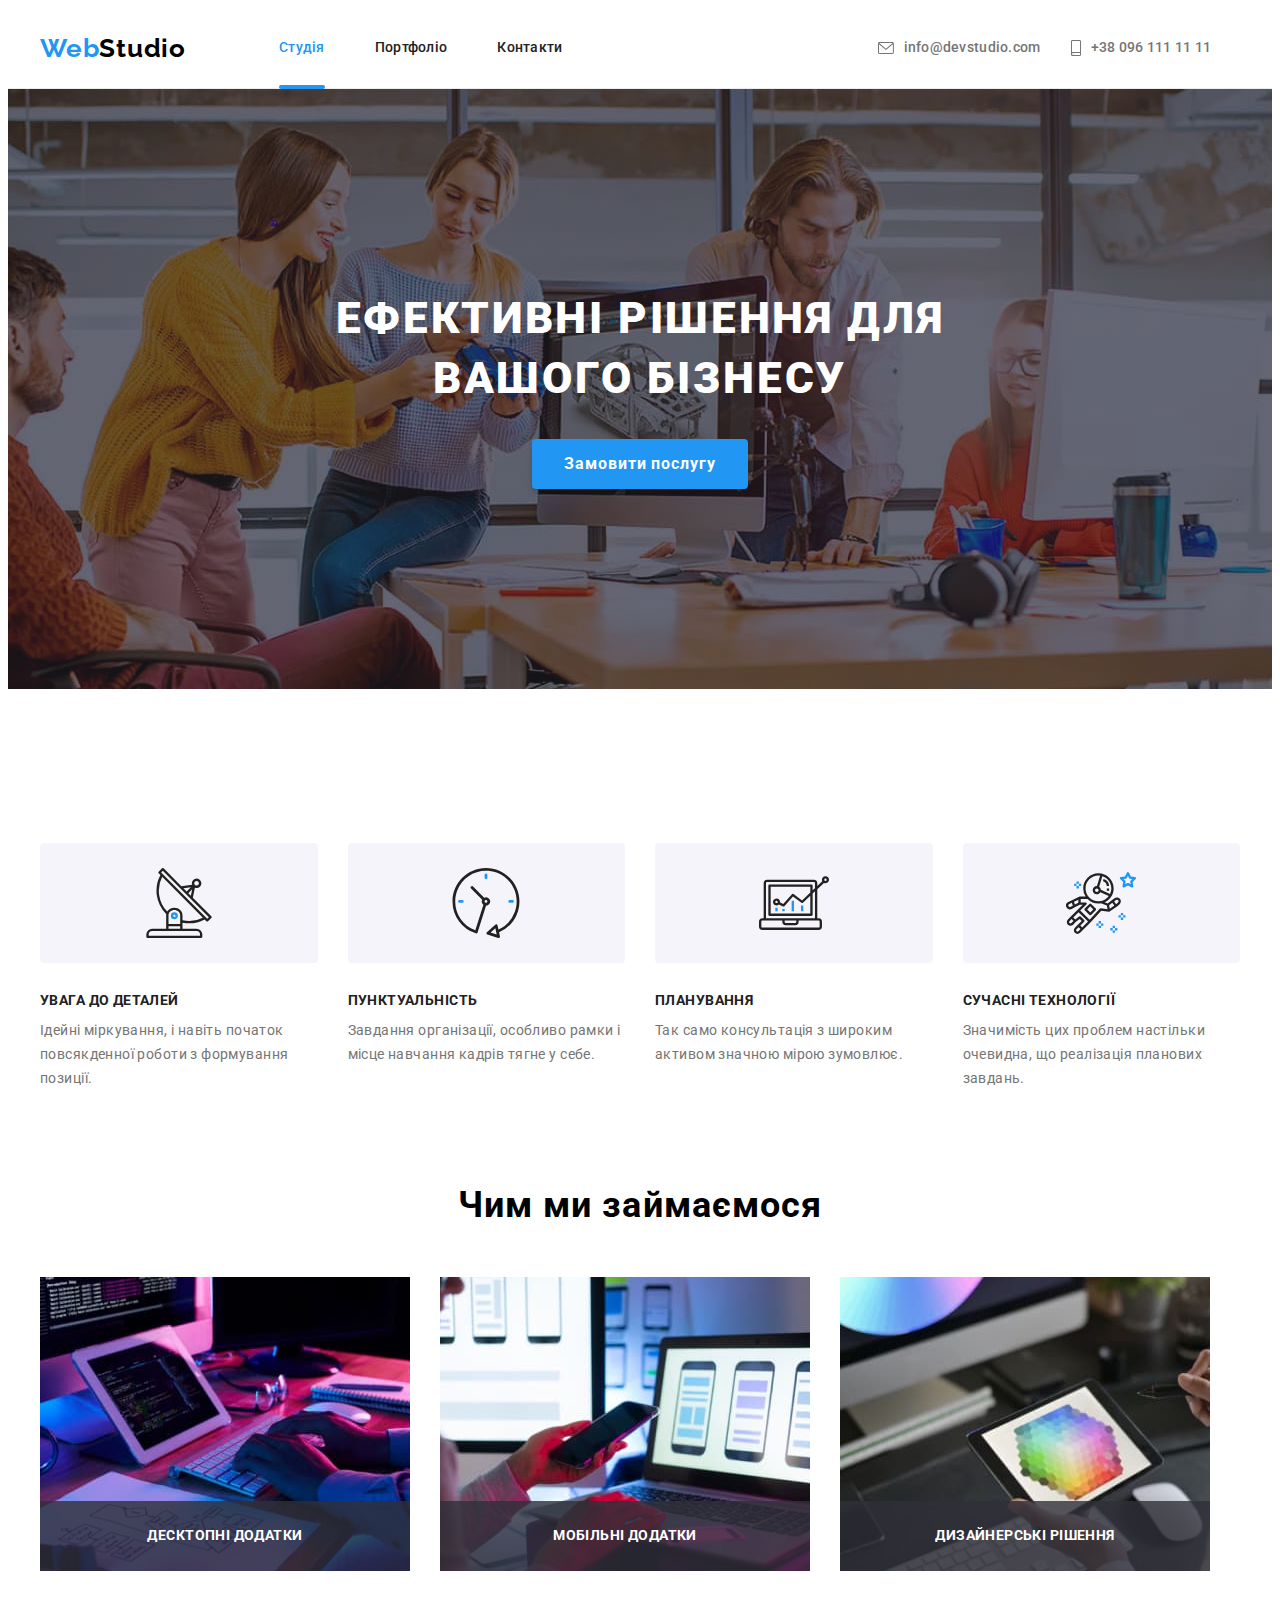
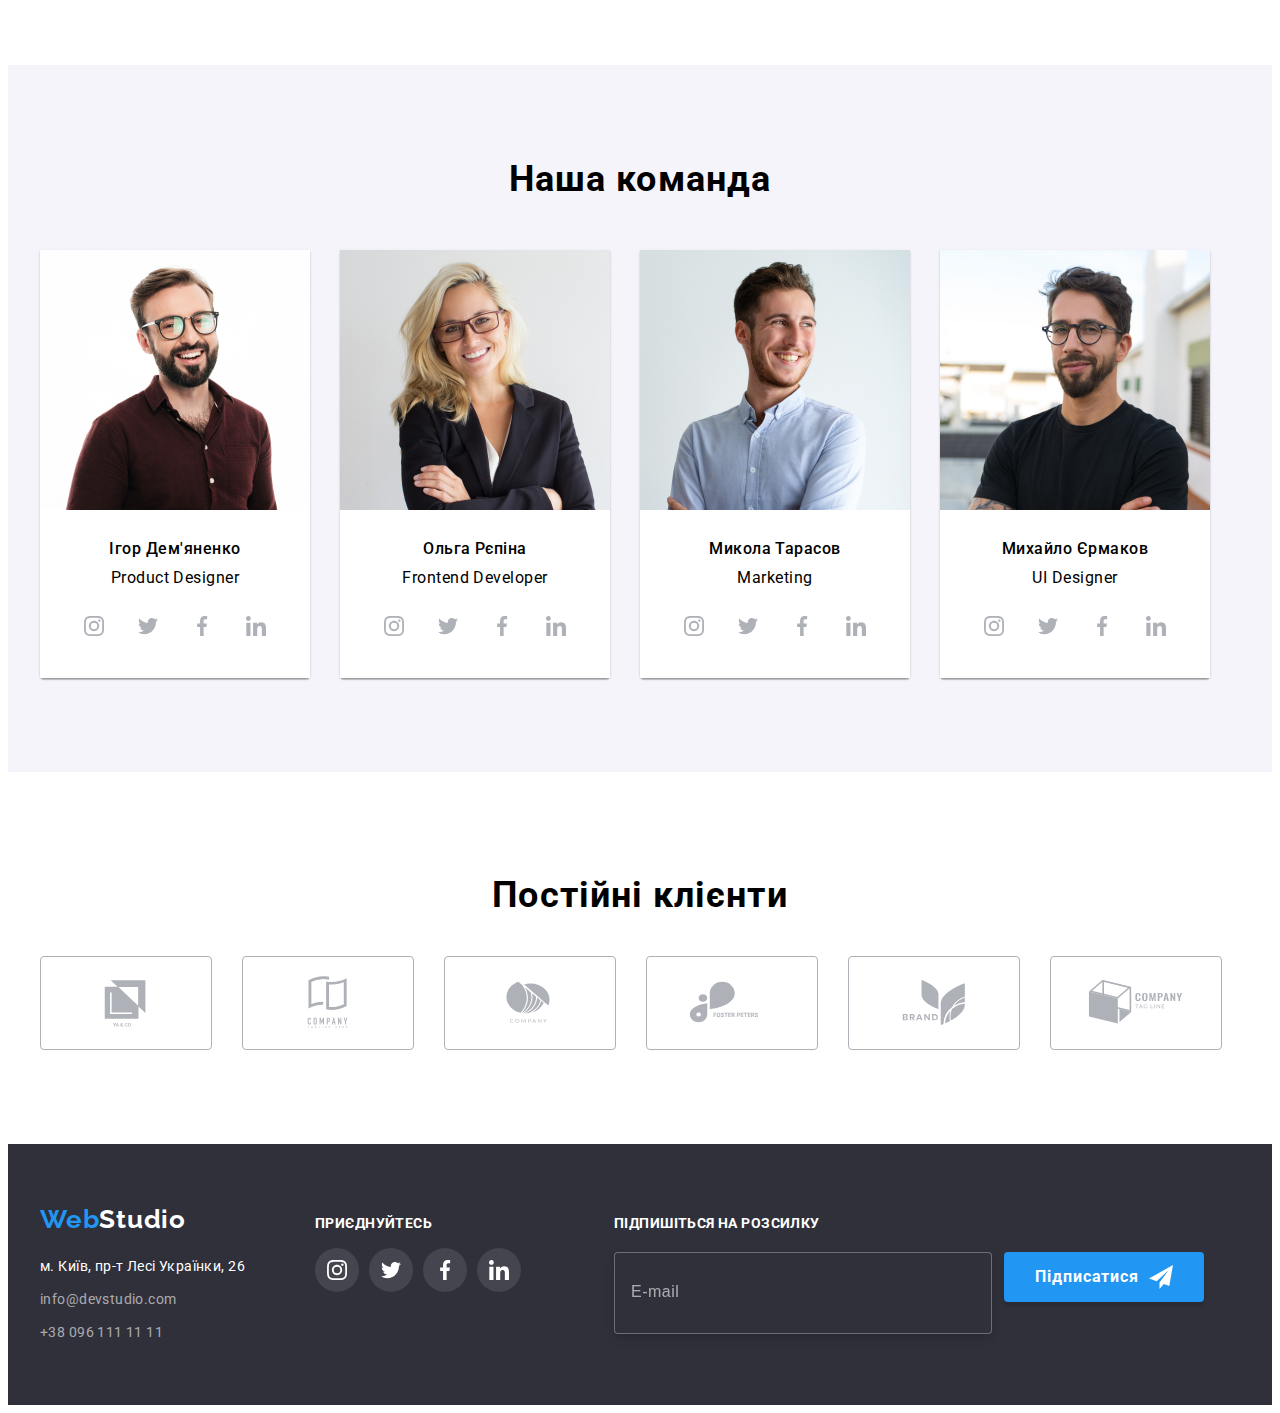
==== index.html @ ca4e8c57 "14" ====
<!DOCTYPE html>
<html lang="uk">
  <head>
    <meta charset="UTF-8" />
    <meta http-equiv="X-UA-Compatible" content="IE=edge" />
    <meta name="viewport" content="width=device-width, initial-scale=1.0" />
    <title>Document</title>
    <link rel="stylesheet" href="https://cdnjs.cloudflare.com/ajax/libs/modern-normalize/1.1.0/modern-normalize.min.css"
      integrity="sha512-wpPYUAdjBVSE4KJnH1VR1HeZfpl1ub8YT/NKx4PuQ5NmX2tKuGu6U/JRp5y+Y8XG2tV+wKQpNHVUX03MfMFn9Q=="
      crossorigin="anonymous" referrerpolicy="no-referrer" />
    <link rel="stylesheet" href="./css/main.min.css" />
    <link rel="preconnect" href="https://fonts.googleapis.com" />
    <link rel="preconnect" href="https://fonts.gstatic.com" crossorigin />
    <link
      href="https://fonts.googleapis.com/css2?family=Raleway:wght@700&family=Roboto:wght@400;500;700;900&display=swap"
      rel="stylesheet"
    />
    </head>

  <body> 
    <header class="header">
      <div class="container header__nav">
        <nav class="header__nav">
          <a class="logo link" href="/">
            Web<span class="logo__span">Studio</span></a
          >
          <ul class="header__list list">
            <li class="header__item">
              <a class="header__link link current" href="./index.html">Студія</a>              
            </li>
            <li class="header__item">
              <a class="header__link link" href="./portfolio.html">Портфоліо</a>
            </li>
            <li class="header__item">
              <a class="header__link link" href="#cont">Контакти</a>
            </li>
          </ul>
        </nav>
        <div class="tabl">
          <a
          class="header__e-mail link"
          href="info@devstudio.com"
          target="_blank"
          title="e-mail"
          >
          <svg class="header__icon header__icon--envelope">
            <use href="./images/icons.svg#icon-envelope"></use>
          </svg>
          info@devstudio.com</a
        >        
          <a class="header__tel link" href="tel:+380961111111"
          ><svg class="header__icon header__icon--smartphone">
            <use href="./images/icons.svg#icon-smartphone"></use>
          </svg>
          +38 096 111 11 11</a
        >
        </div>
        
        <button type="button" class="open__button" data-menu-open>
            <svg aria-label="перерключатель мобильного меню">
              <use class="icon-open" href="./images/icons.svg#icon-menu_40px"></use>
            </svg>
          </button>        

                 
          <div class="menu is-hidden" data-menu>
            <div class="menu__conteiner">
              <div class="menu__top">
                <button type="button" class="close__button" data-menu-close>
              <svg class="menu__svg" aria-label="перерключатель мобильного меню">
                <use class="icon-close" href="./images/icons.svg#icon-close_40px"></use>
              </svg>
            </button>
            <ul class="menu__list list">
              <li class="menu__item">
                <a class="menu__link link" href="./index.html">Студія</a>              
              </li>
              <li class="menu__item">
                <a class="menu__link link" href="./portfolio.html">Портфоліо</a>
              </li>
              <li class="menu__item">
                <a class="menu__link link" href="#cont">Контакти</a>
              </li>
            </ul>
              </div>
              
            <div class="menu__bottom">
              <a class="menu__tel link" href="tel:+380961111111">
              +38 096 111 11 11</a>
            <a class="menu__e-mail link" href="info@devstudio.com" target="_blank" title="e-mail">
              info@devstudio.com</a>
            <ul class="soc__list list">
              <li class="soc__item"><a class="soc__link link" href="/" >Instagram</a></li>              
              <li class="soc__item"><a class="soc__link link" href="/">Twitter</a></li>                           
              <li class="soc__item"><a class="soc__link link" href="/">Facebook</a></li>                        
              <li class="soc__item"><a class="soc__link link" href="/">LinkedIn</a></li>
            </ul>
            </div>            
            </div>            
          </div>        
      </header>

    <main class="hero">
      <section class="hero__section">
        <div class="overlay">
          <div class="hero__div container">
          <h1 class="hero__title">Ефективні рішення для <br>вашого бізнесу<br></h1>
          <button class="hero__btn" type="button" data-modal-open>Замовити послугу</button>
        </div>
      </div>
      <div class="backdrop is-hidden" data-modal>
        <div class="modal">               
              <button class="modal__button" type="button" data-modal-close>
            <svg class="modal__icon">
              <use href="./images/icons.svg#icon-krest"></use>
            </svg>
            </button>
            <h2 class="modal__title">Залиште свої дані, ми вам передзвонимо</h2>
            <div class="modal__fields">              
            <label class="modal__label" for="name">Ім'я</label>
            <input class="modal__input" type="text" name="name" id="name">            
              <svg class="input__svg">
                <use href="./images/icons.svg#icon-person-black-18dp"></use>
              </svg>            
            </div>
            <div class="modal__fields">
              <label class="modal__label" for="tel">Телефон</label>
            <input class="modal__input" type="tel" name="tel" id="tel">
            <svg class="input__svg">
              <use href="./images/icons.svg#icon-phone-black-18dp"></use>
            </svg>
          </div>
            <div class="modal__fields">
              <label class="modal__label" for="email">Пошта</label>
            <input class="modal__input" type="email" name="email" id="email">
            <svg class="input__svg">
              <use href="./images/icons.svg#icon-email-black-18dp"></use>
            </svg>
          </div>         
            <label class="modal__label" for="comment">Коментар</label>
            <textarea class="modal__textarea" name="comment" id="comment" cols="30" rows="10" placeholder="Введіть текст"></textarea>            
            <label class="checkbox__label">
              <input class="checkbox" type="checkbox" name="agreement">
              <span class="checkbox__icon"></span>
              <span class="checkbox__text">Погоджуюся з розсилкою та приймаю</span>
              &nbsp;
              <a class="checkbox__link" href=""> Умови договору</a>              
            </label>
            <button class="checkbox__btn" type="submit">Відправити</button>
          </div>
          <!-- <button class="submit-btn" type="submit">Відправити</button>         -->
      </div>
      </section>
      <section class="benefits__section">
        <div class="container">
          <ul class="benefits__list list">
            <li class="benefits__item">
              <div class="benefits__div">
                <svg class="benefits__icon">
                <use href="./images/icons.svg#icon-antenna"></use>
              </svg>
              </div>
              <h3 class="benefits__title">УВАГА ДО ДЕТАЛЕЙ</h3>
              <p class="benefits__text">
                Ідейні міркування, і навіть початок повсякденної роботи з
                формування позиції.
              </p>
            </li>
            <li class="benefits__item">
              <div class="benefits__div">
                <svg class="benefits__icon">
                <use href="./images/icons.svg#icon-clock"></use>
              </svg>
              </div>
              <h3 class="benefits__title">ПУНКТУАЛЬНІСТЬ</h3>
              <p class="benefits__text">
                Завдання організації, особливо рамки і місце навчання кадрів тягне
                у себе.
              </p>
            </li>
            <li class="benefits__item">
              <div class="benefits__div"><svg class="benefits__icon">
                <use href="./images/icons.svg#icon-diagram"></use>
              </svg>
            </div>              
              <h3 class="benefits__title">ПЛАНУВАННЯ</h3>
              <p class="benefits__text">
                Так само консультація з широким активом значною мірою зумовлює.
              </p>
            </li>
            <li class="benefits__item">
              <div class="benefits__div">
                <svg class="benefits__icon">
                <use href="./images/icons.svg#icon-astronaut"></use>
              </svg>
            </div>              
              <h3 class="benefits__title">СУЧАСНІ ТЕХНОЛОГІЇ</h3>
              <p class="benefits__text">
                Значимість цих проблем настільки очевидна, що реалізація планових
                завдань.
              </p>
            </li>
          </ul>
        </div>        
      </section>
      <section class="our-work__section section">
        <div class="container">
          <h2 class="our-work__title">Чим ми займаємося</h2>
        <ul class="our-work__list">
          <li class="our-work__item list">
            <div class="our-work__container">
              <img class="our-work__img"
              srcset="
              ./images/box-1.jpg 1x,
              ./images/box-1-2x.jpg 2x"
                src="./images/box-1.jpg" 
                alt="набирання коду" 
                width="370" height="294" />
              <div class='our-work__div'>
                <p class="our-work__text">Десктопні додатки</p>
              </div>
            </div>            
          </li>
          <li class="our-work__item list">
            <div class="our-work__container">
              <img class="our-work__img" 
              srcset="
              ./images/box-2.jpg   1x,
              ./images/box-2-2x.jpg  2x
              "
              src="./images/box-2.jpg"
              alt="вибір дизайну" 
              width="370" height="294"
              />
              <div class='our-work__div'>
                <p class="our-work__text">Мобільні додатки</p>
              </div>
            </div>
          </li>
          <li class="our-work__item list">
            <div class="our-work__container">
              <img class="our-work__img" 
              srcset="
              ./images/box-3.jpg   1x,
              ./images/box-3-2x.jpg   2x
              "
              src="./images/box-3.jpg" 
              alt="вибір кольору" 
              width="370" height="294" />
              <div class='our-work__div'>
                <p class="our-work__text">Дизайнерські рішення</p>
              </div>
            </div>
          </li>
        </ul>
        </div>        
      </section>
      <section class="our-team__section section">
        <div class="container">
          <h2 class="our-team__title">Наша команда</h2>
        <ul class="our-team__list list">
          <li class="our-team__item">
            <img class="our-team__img"
            srcset="
              ./images/img.jpg   270w,
              ./images/imgx2.jpg   540w
              "
              src="./images/img.jpg"
              alt="бородатий мужик в окулярах"
              sizes="(min-width: 500px) 100vm, (min-width: 270px) 50vm, 100vm"                            
            />
            <div class="our-team__div">
              <h3 class="our-team__name">Ігор Дем'яненко</h3>
            <p class="our-team__text">Product Designer</p>
            <ul class="social__item list">
              <li class="social__list">
                <a class="social__link link" href="">
                  <svg class="social__instagram social__icon">
                    <use href="./images/icons.svg#icon-instagram"></use>
                  </svg>            
                </a>
              </li>
              <li class="social__list">
                <a class="social__link link" href="">
                  <svg class="social__twitter social__icon">
                    <use href="./images/icons.svg#icon-twitter"></use>
                  </svg>
                </a></li>
              <li class="social__list"><a class="social__link link" href="">                
                <svg class="social__facebook social__icon">
                  <use href="./images/icons.svg#icon-facebook"></use>
                </svg>
              </a></li>
              <li class="social__list"><a class="social__link link" href="">                
                <svg class="social__linkedin social__icon">
                  <use href="./images/icons.svg#icon-linkedin"></use>
                </svg>
              </a></li>
            </ul>            
            </div>
            </li>
          <li class="our-team__item list">
            <img class="our-team__img"
              srcset="
              ./images/img(1).jpg   270w,
              ./images/img2x(1).jpg   540w
              "            
              src="./images/img(1).jpg"
              alt="дівчина в окулярах"
              sizes="(min-width: 500px) 100vm, (min-width: 270px) 50vm, 100vm"
            />
            <div class="our-team__div">
              <h3 class="our-team__name">Ольга Рєпіна</h3>
            <p class="our-team__text">Frontend Developer</p>
            <ul class="social__item list">
              <li class="social__list">
                <a class="social__link link" href="">
                  <svg class="social__instagram social__icon">
                    <use href="./images/icons.svg#icon-instagram"></use>
                  </svg>
                </a>
              </li>
              <li class="social__list">
                <a class="social__link link" href="">
                  <svg class="social__twitter social__icon">
                    <use href="./images/icons.svg#icon-twitter"></use>
                  </svg>
                </a>
              </li>
              <li class="social__list">
                <a class="social__link link" href="">
                  <svg class="social__facebook social__icon">
                    <use href="./images/icons.svg#icon-facebook"></use>
                  </svg>
                </a></li>
              <li class="social__list">
                <a class="social__link link" href="">
                  <svg class="social__linkedin social__icon">
                    <use href="./images/icons.svg#icon-linkedin"></use>
                  </svg>
                </a></li>
            </ul>
            </div>            
          </li>
          <li class="our-team__item list">
            <img class="our-team__img" 
            srcset="
              ./images/img(2).jpg   270w,
              ./images/img2x(2).jpg   540w
              "      
            src="./images/img(2).jpg" 
            alt="бородатий мужик" 
            sizes="(min-width: 500px) 100vm, (min-width: 270px) 50vm, 100vm" />
            <div class="our-team__div">
              <h3 class="our-team__name">Микола Тарасов</h3>
            <p class="our-team__text">Marketing</p>
            <ul class="social__item list">
              <li class="social__list">
                <a class="social__link link" href="">
                  <svg class="social__instagram social__icon">
                    <use href="./images/icons.svg#icon-instagram"></use>
                  </svg>
                </a>
              </li>
              <li class="social__list">
                <a class="social__link link" href="">
                  <svg class="social__twitter social__icon">
                    <use href="./images/icons.svg#icon-twitter"></use>
                  </svg>
                </a>
              </li>
              <li class="social__list">
                <a class="social__link link" href="">
                  <svg class="social__facebook social__icon">
                    <use href="./images/icons.svg#icon-facebook"></use>
                  </svg>
                </a></li>
              <li class="social__list">
                <a class="social__link link" href="">
                  <svg class="social__linkedin social__icon">
                    <use href="./images/icons.svg#icon-linkedin"></use>
                  </svg>
                </a></li>
            </ul>
            </div>            
          </li>
          <li class="our-team__item list">
            <img class="our-team__img"
              srcset="
              ./images/img(3).jpg   270w,
              ./images/img2x(3).jpg   540w
              "      
              src="./images/img(3).jpg"
              alt="бородатий мужик в окулярах"
              sizes="(min-width: 500px) 100vm, (min-width: 270px) 50vm, 100vm"
            />
            <div class="our-team__div">
              <h3 class="our-team__name">Михайло Єрмаков</h3>
            <p class="our-team__text">UI Designer</p>
            <ul class="social__item list">
              <li class="social__list">
                <a class="social__link link" href="">
                  <svg class="social__instagram social__icon">
                    <use href="./images/icons.svg#icon-instagram"></use>
                  </svg>
                </a>
              </li>
              <li class="social__list">
                <a class="social__link link" href="">
                  <svg class="social__twitter social__icon">
                    <use href="./images/icons.svg#icon-twitter"></use>
                  </svg>
                </a>
              </li>
              <li class="social__list">
                <a class="social__link link" href="">
                  <svg class="social__facebook social__icon">
                    <use href="./images/icons.svg#icon-facebook"></use>
                  </svg>
                </a></li>
              <li class="social__list">
                <a class="social__link link" href="">
                  <svg class="social__linkedin social__icon">
                    <use href="./images/icons.svg#icon-linkedin"></use>
                  </svg>
                </a></li>
            </ul>
            </div>            
          </li>
        </ul>
        </div>
      </section>
      <section class="claents__section section">
        <div class="container">
          <h2 class="claents__title">Постійні клієнти</h2>
            <ul class="claents__list list">
              <li class="claents__item"><a class="claents__link link" href=""><svg class="claents__icon"><use href="./images/icons.svg#icon-Logo"></use></svg></a></li>
              <li class="claents__item"><a class="claents__link link" href=""><svg class="claents__icon"><use href="./images/icons.svg#icon-Logo-1"></use></svg></a></li>
              <li class="claents__item"><a class="claents__link link" href=""><svg class="claents__icon"><use href="./images/icons.svg#icon-Logo-2"></use></svg></a></li>
              <li class="claents__item"><a class="claents__link link" href=""><svg class="claents__icon"><use href="./images/icons.svg#icon-Logo-3"></use></svg></a></li>
              <li class="claents__item"><a class="claents__link link" href=""><svg class="claents__icon"><use href="./images/icons.svg#icon-Logo-4"></use></svg></a></li>
              <li class="claents__item"><a class="claents__link link" href=""><svg class="claents__icon"><use href="./images/icons.svg#icon-Logo-5"></use></svg></a></li>
            </ul>
        </div>
        
      </section>
    </main>
    <footer class="footer">
      <div class=" footer__container container" id="cont">
        <div class="contacts">
          <a class="logo logo--footer link" href="/">
          Web<span class="logo__span logo__span--footer">Studio</span></a
        >    
        <address class="footer__address">
          <p class="footer__text">м. Київ, пр-т Лесі Українки, 26</p>
        </address>
        <a
          class="footer__e-mail link"
          href="info@devstudio.com"
          target="_blank"
          title="e-mail"
          >info@devstudio.com</a
        >
        <div class="tel__div">
          <a class="footer__tel link" href="tel:+380961111111"
            >+38 096 111 11 11</a
          >
        </div>
      </div>
      <div class="social__div">
        <h3 class="social__title">приєднуйтесь</h3>
        <ul class="social__item list">
          <li class="social__list">
            <a class="social__link social__link--footer link" href="">
              <svg class="social__icon social__icon--footer">
                <use href="./images/icons.svg#icon-instagram"></use>
              </svg>
            </a>
          </li>
          <li class="social__list">
            <a class="social__link social__link--footer link" href="">
              <svg class="social__icon social__icon--footer">
                <use href="./images/icons.svg#icon-twitter"></use>
              </svg>
            </a>
          </li>
          <li class="social__list">
            <a class="social__link social__link--footer link" href="">
              <svg class=" social__icon social__icon--footer">
                <use href="./images/icons.svg#icon-facebook"></use>
              </svg>
            </a></li>
          <li class="social__list">
            <a class="social__link social__link--footer link" href="">
              <svg class="social__icon social__icon--footer">
                <use href="./images/icons.svg#icon-linkedin"></use>
              </svg>
            </a></li>
        </ul>
      </div>
       <div class="submit__div">
        <h3 class="submit__title">підпишіться на розсилку</h3>
        <div class="input__div">
          <input type="email" name="email" id="email" placeholder="E-mail">
        <button type="submit" class="submit__button">
          Підписатися 
          <svg class="submit__icon">
            <use href="./images/icons.svg#icon-icon-send"></use>
          </svg></button>
        </div>        
      </div>
      </div>     
    </footer>
    <script src="./js/modal.js"></script>
    <script src="./js/mobile-menu.js"></script>
  </body>
</html>
---- css/main.min.css ----
@import"https://fonts.googleapis.com/css2?family=Raleway:wght@700&family=Roboto:wght@400;500;700;900&display=swap";h1,h2,h3,p,ul{margin:0px;padding:0px}body{font-family:"Roboto",Times;color:var(--main-text-color)}.container{margin-left:auto;margin-right:auto;padding-left:15px;padding-right:15px}@media screen and (min-width: 480px){.container{width:480px}}@media screen and (min-width: 768px){.container{width:768px}}@media screen and (min-width: 1200px){.container{width:1200px}}@media screen and (min-width: 480px){.section{padding-top:60px;padding-bottom:60px}}@media screen and (min-width: 768px){.section{padding-top:60px;padding-bottom:60px}}@media screen and (min-width: 1200px){.section{padding-top:94px;padding-bottom:94px}}.list{list-style:none}.link{text-decoration:none}header{position:relative;-webkit-box-align:center;-ms-flex-align:center;align-items:center;border-bottom:1px solid #ececec;font-weight:500;font-size:14px;line-height:1.14;letter-spacing:.02em}.header__nav{position:relative;display:-webkit-box;display:-ms-flexbox;display:flex;-webkit-box-pack:baseline;-ms-flex-pack:baseline;justify-content:baseline;-webkit-box-align:center;-ms-flex-align:center;align-items:center}.logo{padding-top:16px;padding-bottom:16px;margin-right:93px;font-family:"Raleway";font-weight:700;font-size:26px;line-height:1.19;letter-spacing:.03em;color:#2196f3}.logo__span{color:#000}.header__list{display:-webkit-box;display:-ms-flexbox;display:flex;gap:50px}@media screen and (max-width: 767px){.header__list{display:none}}.header__link{display:block;position:relative;padding-top:32px;padding-bottom:32px;color:#212121;-webkit-transition:250ms cubic-bezier(0.4, 0, 0.2, 1);transition:250ms cubic-bezier(0.4, 0, 0.2, 1)}.header__link:hover{color:#2196f3}.header__link.current{position:relative;color:#2196f3}.header__link.current::after{content:"";position:absolute;left:0;bottom:-1px;width:100%;height:4px;border-radius:2px;background-color:#2196f3}.header__e-mail,.header__tel{display:block;display:-webkit-box;display:-ms-flexbox;display:flex;-webkit-box-align:center;-ms-flex-align:center;align-items:center;padding-top:32px;padding-bottom:32px;color:#757575;-webkit-transition:250ms cubic-bezier(0.4, 0, 0.2, 1);transition:250ms cubic-bezier(0.4, 0, 0.2, 1)}.header__e-mail:hover,.header__tel:hover{color:#2196f3}.header__e-mail:hover>svg,.header__tel:hover>svg{fill:#2196f3}.header__e-mail:focus,.header__tel:focus{color:#2196f3}.header__e-mail:focus>svg,.header__tel:focus>svg{fill:#2196f3}@media screen and (max-width: 767px){.header__e-mail,.header__tel{display:none}}@media screen and (min-width: 1200px){.header__e-mail{margin-left:315px;margin-right:30px}}@media screen and (max-width: 1199px){.header__e-mail{margin-bottom:10px;padding:0}}@media screen and (max-width: 1199px){.header__tel{margin:0;padding:0}}.tabl{display:-webkit-box;display:-ms-flexbox;display:flex}@media screen and (max-width: 1199px){.tabl{display:-webkit-box;display:-ms-flexbox;display:flex;-webkit-box-orient:vertical;-webkit-box-direction:normal;-ms-flex-direction:column;flex-direction:column;margin-left:96px}}.header__icon{display:block;margin-right:10px;width:16px;height:12px;fill:#757575;-webkit-transition:250ms cubic-bezier(0.4, 0, 0.2, 1);transition:250ms cubic-bezier(0.4, 0, 0.2, 1)}.header__icon--envelope{width:16px;height:12px}.header__icon--smartphone{width:10px;height:16px}.open__button{margin-left:auto;display:-webkit-box;display:-ms-flexbox;display:flex;-webkit-box-pack:center;-ms-flex-pack:center;justify-content:center;-webkit-box-align:center;-ms-flex-align:center;align-items:center;width:40px;height:40px;border:none;background-color:rgba(0,0,0,0)}@media screen and (min-width: 767px){.open__button{display:none}}.close__button{position:absolute;top:0;right:0;width:40px;height:40px;-webkit-transform:translate(-15px, 10px);transform:translate(-15px, 10px);border:none;background-color:rgba(0,0,0,0)}@media screen and (min-width: 767px){.close__button{display:none}}.menu__svg{width:40px;height:40px;fill:#212121}.close__button:active .menu__svg{fill:#2196f3}.open__button:active .menu__svg{fill:#2196f3}.menu{position:fixed;opacity:.99;top:0;left:0;width:100vw;height:100vh;padding-bottom:48px;padding-left:40px;padding-right:40px;background-color:#fff;opacity:1;-webkit-transition:opacity 250ms cubic-bezier(0.4, 0, 0.2, 1);transition:opacity 250ms cubic-bezier(0.4, 0, 0.2, 1);z-index:1;border-radius:4px;visibility:visible}@media screen and (min-width: 767px){.menu{display:none}}.menu>.menu__conteiner{position:relative;height:100%;display:-webkit-box;display:-ms-flexbox;display:flex;-webkit-box-orient:vertical;-webkit-box-direction:normal;-ms-flex-direction:column;flex-direction:column;-webkit-box-pack:justify;-ms-flex-pack:justify;justify-content:space-between;overflow:auto}.menu.is-hidden{visibility:hidden;opacity:0;pointer-events:none}.menu__top{padding-top:48px}.menu__item:not(:last-child){margin-bottom:20px}.menu__link{font-size:40px;line-height:1.175;text-align:left;letter-spacing:.02em;color:#212121;-webkit-transition:250ms cubic-bezier(0.4, 0, 0.2, 1);transition:250ms cubic-bezier(0.4, 0, 0.2, 1)}.menu__link:hover,.menu__link :focus{color:#2196f3}.menu__link:not(:last-child){margin-bottom:20px}.menu__tel{display:block;margin-top:50px;font-weight:500;font-size:34px;line-height:1.176;letter-spacing:.02em;color:#2196f3}.menu__e-mail{margin-top:32px;display:block;font-weight:500;font-size:24px;line-height:28px;letter-spacing:.02em;color:#757575}.soc__list{display:-webkit-box;display:-ms-flexbox;display:flex;margin-top:64px;-webkit-box-pack:baseline;-ms-flex-pack:baseline;justify-content:baseline}.soc__item{display:-webkit-box;display:-ms-flexbox;display:flex}.soc__item:not(:last-child){margin-right:10px}.soc__item:not(:first-child)::before{content:"";width:1px;height:22px;background-color:rgba(33,33,33,.2);margin-right:10px}.soc__link{font-size:18px;line-height:1.22;letter-spacing:.02em;color:#2196f3}.overlay{max-width:1600px;height:600px;margin:auto;background-image:-webkit-gradient(linear, left top, right top, from(rgba(47, 48, 58, 0.4))),url("../images/hero.jpg");background-image:linear-gradient(to right, rgba(47, 48, 58, 0.4)),url("../images/hero.jpg");background-repeat:no-repeat;background-position:center;background-size:cover;background-color:#212121}@media screen and (max-width: 1199px){.overlay{height:400px}}@media screen and (min-device-pixel-ratio: 2),screen and (-webkit-min-device-pixel-ratio: 2),screen and (min-resolution: 192dpi),screen and (min-resolution: 2dppx){.overlay .overlay{background-image:url("../images/hero2x.jpg")}}.hero__div{text-align:center;padding-top:200px;padding-bottom:200px}@media screen and (max-width: 1199px){.hero__div{padding-top:118px;padding-bottom:118px}}.hero__title{margin-bottom:30px;font-weight:900;font-size:44px;line-height:1.36;letter-spacing:.06em;text-transform:uppercase;color:#fff}@media screen and (max-width: 1199px){.hero__title{font-size:26px;line-height:1.62}}.hero__btn{font-family:inherit;padding:auto;width:216px;height:50px;font-weight:700;font-size:16px;line-height:1.875;-webkit-box-align:center;-ms-flex-align:center;align-items:center;text-align:center;letter-spacing:.06em;cursor:pointer;color:#fff;background-color:#2196f3;-webkit-box-shadow:0px 4px 4px rgba(0,0,0,.15);box-shadow:0px 4px 4px rgba(0,0,0,.15);border-radius:4px;border:rgba(0,0,0,0)}@media screen and (max-width: 1199px){.hero__btn{width:200px}}.backdrop{position:fixed;top:0;left:0;width:100%;height:100%;background-color:rgba(0,0,0,.2);opacity:1;-webkit-transition:opacity 250ms cubic-bezier(0.4, 0, 0.2, 1);transition:opacity 250ms cubic-bezier(0.4, 0, 0.2, 1);z-index:1;overflow-y:scroll}.backdrop.is-hidden{visibility:hidden;opacity:0;pointer-events:none}.backdrop.is-hidden .modal{-webkit-transform:translate(-50%, -50%) scale(0.3);transform:translate(-50%, -50%) scale(0.3)}.modal{-webkit-transition:-webkit-transform 250ms cubic-bezier(0.4, 0, 0.2, 1);transition:-webkit-transform 250ms cubic-bezier(0.4, 0, 0.2, 1);transition:transform 250ms cubic-bezier(0.4, 0, 0.2, 1);transition:transform 250ms cubic-bezier(0.4, 0, 0.2, 1), -webkit-transform 250ms cubic-bezier(0.4, 0, 0.2, 1);padding:40px;-webkit-box-pack:center;-ms-flex-pack:center;justify-content:center;background:#fff;-webkit-box-shadow:0px 1px 3px rgba(0,0,0,.12),0px 1px 1px rgba(0,0,0,.14),0px 2px 1px rgba(0,0,0,.2);box-shadow:0px 1px 3px rgba(0,0,0,.12),0px 1px 1px rgba(0,0,0,.14),0px 2px 1px rgba(0,0,0,.2);border-radius:4px;z-index:2;visibility:visible}@media screen and (max-width: 479px){.modal{margin-top:93px;margin-left:15px;margin-right:15px}}@media screen and (min-width: 480px){.modal{position:absolute;top:50%;left:50%;-webkit-transform:translate(-50%, -50%) scale(1);transform:translate(-50%, -50%) scale(1);width:450px;height:609px}}@media screen and (min-width: 1200px){.modal{width:528px;height:581px}}.modal__button{position:absolute;top:0;right:0;display:-webkit-box;display:-ms-flexbox;display:flex;-webkit-box-pack:center;-ms-flex-pack:center;justify-content:center;-webkit-box-align:center;-ms-flex-align:center;align-items:center;width:30px;height:30px;-webkit-transform:translate(-8px, 8px);transform:translate(-8px, 8px);-webkit-transition:250ms cubic-bezier(0.4, 0, 0.2, 1);transition:250ms cubic-bezier(0.4, 0, 0.2, 1);font-family:inherit;border-radius:50%;border:1px solid rgba(0,0,0,.1);background-color:#fff}.modal__icon{width:18px;height:18px;fill:#000}.modal__icon:active{fill:#2196f3}.modal__title{text-align:center;margin-bottom:12px;font-weight:700;font-size:20px;line-height:1.15;letter-spacing:.03em;color:#212121}@media screen and (max-width: 1199px){.modal__title{line-height:1.5}}.modal__fields{position:relative;margin-bottom:10px}.modal__label{display:-webkit-box;display:-ms-flexbox;display:flex;-webkit-box-orient:vertical;-webkit-box-direction:normal;-ms-flex-direction:column;flex-direction:column;font-family:inherit;font-weight:400;font-size:12px;line-height:1.66;letter-spacing:.01em;color:#757575}.modal__input{font-family:inherit;width:100%;height:40px;padding-left:42px;font-weight:500;font-size:16px;line-height:1.875;letter-spacing:.03em;-webkit-transition:250ms cubic-bezier(0.4, 0, 0.2, 1);transition:250ms cubic-bezier(0.4, 0, 0.2, 1);border:1px solid rgba(33,33,33,.2);border-radius:4px}.modal__input:focus{border:1px solid #2196f3;outline:none}.input__svg{display:inline-block;position:absolute;bottom:0;left:0;width:18px;height:18px;-webkit-transform:translate(12px, -11px);transform:translate(12px, -11px);fill:#212121}.modal__input:focus+.input__svg{fill:#2196f3}.modal__textarea{font-family:inherit;display:block;resize:none;width:100%;height:120px;padding:12px 16px;margin-bottom:20px;font-weight:400;font-size:12px;line-height:1.66;letter-spacing:.01em;color:#212121;-webkit-transition:250ms cubic-bezier(0.4, 0, 0.2, 1);transition:250ms cubic-bezier(0.4, 0, 0.2, 1);border:1px solid rgba(33,33,33,.2);border-radius:4px}.modal__textarea::-webkit-input-placeholder{font-family:inherit;font-weight:400;font-size:12px;line-height:1.66;letter-spacing:.01em;color:rgba(117,117,117,.5)}.modal__textarea::-moz-placeholder{font-family:inherit;font-weight:400;font-size:12px;line-height:1.66;letter-spacing:.01em;color:rgba(117,117,117,.5)}.modal__textarea:-ms-input-placeholder{font-family:inherit;font-weight:400;font-size:12px;line-height:1.66;letter-spacing:.01em;color:rgba(117,117,117,.5)}.modal__textarea::-ms-input-placeholder{font-family:inherit;font-weight:400;font-size:12px;line-height:1.66;letter-spacing:.01em;color:rgba(117,117,117,.5)}.modal__textarea::placeholder{font-family:inherit;font-weight:400;font-size:12px;line-height:1.66;letter-spacing:.01em;color:rgba(117,117,117,.5)}.modal__textarea:focus{border:1px solid #2196f3;outline:none}.checkbox{position:absolute;width:1px;height:1px;margin:-1px;border:0;padding:0;clip:rect(0 0 0 0);overflow:hidden}.checkbox__label{display:-webkit-box;display:-ms-flexbox;display:flex;-webkit-box-align:center;-ms-flex-align:center;align-items:center}.checkbox__icon{display:block;margin-right:7px;width:16px;height:15px;border:2px solid #000;border-radius:2px;-webkit-box-shadow:0px 4px 4px rgba(0,0,0,.25);box-shadow:0px 4px 4px rgba(0,0,0,.25)}.checkbox:checked+.checkbox__icon{border-color:#2196f3;background-color:#2196f3;background-image:url("../images/icon-check.svg");background-size:contain;background-origin:border-box;-webkit-transition:250ms cubic-bezier(0.4, 0, 0.2, 1);transition:250ms cubic-bezier(0.4, 0, 0.2, 1)}.checkbox__text{font-weight:400;font-size:14px;line-height:1.71;letter-spacing:.03em;color:#757575}@media screen and (max-width: 1199px){.checkbox__text{font-size:12px;line-height:1.1667}}.checkbox__link{font-weight:400;font-size:14px;line-height:1.71;letter-spacing:.03em;color:#2196f3}@media screen and (max-width: 1199px){.checkbox__link{font-size:12px;line-height:1.1667}}.checkbox__btn{font-family:inherit;padding:auto;width:200px;height:50px;margin-top:30px;display:block;margin-left:auto;margin-right:auto;font-weight:700;font-size:16px;line-height:1.875;-webkit-box-align:center;-ms-flex-align:center;align-items:center;text-align:center;letter-spacing:.06em;cursor:pointer;color:#fff;background-color:#2196f3;-webkit-box-shadow:0px 4px 4px rgba(0,0,0,.15);box-shadow:0px 4px 4px rgba(0,0,0,.15);border-radius:4px;border:rgba(0,0,0,0)}@media screen and (max-width: 1199px){.benefits__section{padding-top:60px;padding-bottom:60px}}@media screen and (min-width: 1200px){.benefits__section{padding-top:94px}}.benefits__list{padding-top:60px;-webkit-box-pack:center;-ms-flex-pack:center;justify-content:center}@media screen and (min-width: 480px){.benefits__list{display:-webkit-box;display:-ms-flexbox;display:flex;-ms-flex-wrap:wrap;flex-wrap:wrap}}@media screen and (min-width: 768px){.benefits__list{margin:-15px}}@media screen and (max-width: 767px){.benefits__item{width:450px}.benefits__item:not(:last-child){margin-bottom:30px}}@media screen and (min-width: 768px){.benefits__item{width:calc((100% - 60px)/2);margin:15px}}@media screen and (min-width: 1200px){.benefits__item{width:calc((100% - 120px)/4);margin:15px}}.benefits__div{position:relative;height:120px;margin-bottom:30px;background-color:#f5f4fa;border-radius:4px}.benefits__icon{position:absolute;top:50%;left:50%;-webkit-transform:translate(-50%, -50%);transform:translate(-50%, -50%);width:70px;height:70px}.benefits__title{margin-top:30px;margin-bottom:10px;font-weight:700;font-size:14px;line-height:1.14;letter-spacing:.03em;text-transform:uppercase;color:#212121}@media screen and (max-width: 767px){.benefits__title{text-align:center}}.benefits__text{font-size:14px;line-height:1.71;letter-spacing:.03em;color:#757575}@media screen and (max-width: 1200px){.our-work__section{display:none}}.our-work__title{margin-bottom:50px;font-weight:700;font-size:36px;line-height:1.16;text-align:center;letter-spacing:.03em}.our-work__list{display:-webkit-box;display:-ms-flexbox;display:flex;gap:30px}.our-work__container{position:relative}.our-work__img{display:block}.our-work__div{position:absolute;display:-webkit-box;display:-ms-flexbox;display:flex;-webkit-box-pack:center;-ms-flex-pack:center;justify-content:center;-webkit-box-align:center;-ms-flex-align:center;align-items:center;width:100%;height:70px;left:0;bottom:0;background-color:rgba(47,48,58,.8)}.our-work__text{display:block;font-weight:700;font-size:14px;line-height:1.14;letter-spacing:.03em;text-transform:uppercase;color:#fff}.our-team__section{background:#f5f4fa}.our-team__div{background-color:#fff}.our-team__title{margin-bottom:50px;font-weight:700;font-size:36px;line-height:1.16;text-align:center;letter-spacing:.03em}.our-team__list{gap:30px}@media screen and (min-width: 768px){.our-team__list{display:-webkit-box;display:-ms-flexbox;display:flex;-ms-flex-wrap:wrap;flex-wrap:wrap}}@media screen and (min-width: 1200px){.our-team__list{display:-webkit-box;display:-ms-flexbox;display:flex;-ms-flex-wrap:nowrap;flex-wrap:nowrap}}.our-team__item{-webkit-box-shadow:0px 1px 3px rgba(0,0,0,.12),0px 1px 1px rgba(0,0,0,.14),0px 2px 1px rgba(0,0,0,.2);box-shadow:0px 1px 3px rgba(0,0,0,.12),0px 1px 1px rgba(0,0,0,.14),0px 2px 1px rgba(0,0,0,.2);border-radius:0px 0px 4px 4px}@media screen and (max-width: 767px){.our-team__item:not(:last-child){margin-bottom:30px}}.our-team__img{display:block}@media screen and (min-width: 480px){.our-team__img{width:450px;height:460px}}@media screen and (min-width: 768px){.our-team__img{width:354px;height:374px}}@media screen and (min-width: 1200px){.our-team__img{width:270px;height:260px}}.our-team__div{padding-top:30px;padding-bottom:30px}.our-team__name{margin-bottom:10px;font-weight:500;font-size:16px;line-height:1.18;text-align:center;letter-spacing:.03em}.our-team__text{font-size:16px;line-height:1.18;text-align:center;letter-spacing:.03em;color:var(--other-text-color)}.social__item{margin-top:16px;display:-webkit-box;display:-ms-flexbox;display:flex;-webkit-box-pack:center;-ms-flex-pack:center;justify-content:center}.social__list:not(:last-child){margin-right:10px}.social__link{display:-webkit-box;display:-ms-flexbox;display:flex;-webkit-box-pack:center;-ms-flex-pack:center;justify-content:center;-webkit-box-align:center;-ms-flex-align:center;align-items:center;width:44px;height:44px;border-radius:50%;-webkit-transition:250ms cubic-bezier(0.4, 0, 0.2, 1);transition:250ms cubic-bezier(0.4, 0, 0.2, 1)}.social__link:hover{background-color:#2196f3}.social__link:hover>svg{fill:#fff}.social__link:focus{background-color:#2196f3}.social__link:focus>svg{fill:#fff}.social__icon{width:20px;height:20px;fill:#afb1b8;-webkit-transition:250ms cubic-bezier(0.4, 0, 0.2, 1);transition:250ms cubic-bezier(0.4, 0, 0.2, 1)}.social__icon:hover{fill:#fff}.social__icon:focus{fill:#fff}.social-link:hover>svg,.social-link:focus>svg{fill:#fff}.claents__title{margin-bottom:50 px;font-weight:700;font-size:36px;line-height:1.666;text-align:center;letter-spacing:.03em}.claents__list{margin-top:30px;display:-webkit-box;display:-ms-flexbox;display:flex;gap:30px}@media screen and (max-width: 1199px){.claents__list{-ms-flex-wrap:wrap;flex-wrap:wrap}}.claents__link{display:-webkit-box;display:-ms-flexbox;display:flex;-webkit-box-pack:center;-ms-flex-pack:center;justify-content:center;-webkit-box-align:center;-ms-flex-align:center;align-items:center;width:170px;height:92px;border:1px solid #afb1b8;border-radius:4px;-webkit-transition:250ms cubic-bezier(0.4, 0, 0.2, 1);transition:250ms cubic-bezier(0.4, 0, 0.2, 1)}@media screen and (min-width: 480px){.claents__link{width:210px}}@media screen and (min-width: 768px){.claents__link{width:226px}}@media screen and (min-width: 1200px){.claents__link{width:170px}}.claents__link:hover{border:1px solid #2196f3}.claents__link:hover>svg{fill:#2196f3}.claents__link:focus{border:1px solid #2196f3;outline:none}.claents__link:focus>svg{fill:#2196f3}.claents__icon{display:block;width:106px;height:60px;fill:#afb1b8;-webkit-transition:250ms cubic-bezier(0.4, 0, 0.2, 1);transition:250ms cubic-bezier(0.4, 0, 0.2, 1)}.claents-link:hover,.claents-link:focus{border:1px solid #2196f3}.claents-link:hover>svg,.claents-link:focus>svg{fill:#2196f3}.footer{background-color:#2f303a;padding-top:60px;padding-bottom:60px}.footer__container{display:-webkit-box;display:-ms-flexbox;display:flex;-webkit-box-align:baseline;-ms-flex-align:baseline;align-items:baseline}@media screen and (max-width: 767px){.footer__container{-webkit-box-orient:vertical;-webkit-box-direction:normal;-ms-flex-direction:column;flex-direction:column;gap:60px;-webkit-box-align:center;-ms-flex-align:center;align-items:center;-ms-flex-line-pack:center;align-content:center;-webkit-box-pack:center;-ms-flex-pack:center;justify-content:center;text-align:center}}@media screen and (min-width: 768px){.footer__container{-ms-flex-wrap:wrap;flex-wrap:wrap;-webkit-box-pack:center;-ms-flex-pack:center;justify-content:center;text-align:center}}@media screen and (min-width: 1200px){.footer__container{-ms-flex-wrap:nowrap;flex-wrap:nowrap;-webkit-box-pack:left;-ms-flex-pack:left;justify-content:left;text-align:left}}@media screen and (max-width: 767px){.contacts{margin-right:0}}@media screen and (min-width: 768px){.contacts{margin-right:165px}}@media screen and (min-width: 1200px){.contacts{margin-right:70px}}.logo--footer{margin:0}.logo__span--footer{color:#fff}.social__div{margin-right:93px}@media screen and (max-width: 1199px){.social__div{margin-right:0}}.social__title,.submit__title{font-weight:700;font-size:14px;line-height:1.14;letter-spacing:.03em;text-transform:uppercase;color:#fff}.footer__address{font-style:normal;margin-bottom:9px}@media screen and (max-width: 1199px){.footer__address{margin-bottom:8px}}.footer__text{margin-top:20px;font-size:14px;line-height:1.71;letter-spacing:.03em;color:#fff}.tel__div{margin-top:9px}@media screen and (max-width: 1199px){.tel__div{margin-top:8px}}.footer__tel,.footer__e-mail{font-size:14px;line-height:1.71;letter-spacing:.03em;color:rgba(255,255,255,.6)}.footer__e-mail{margin-top:9px}.social__link--footer{background-color:rgba(255,255,255,.1)}.social__icon--footer{fill:#fff}@media screen and (max-width: 1199px){.submit__div{-webkit-box-orient:vertical;-webkit-box-direction:normal;-ms-flex-direction:column;flex-direction:column;-webkit-box-align:center;-ms-flex-align:center;align-items:center;-ms-flex-line-pack:center;align-content:center;-webkit-box-pack:center;-ms-flex-pack:center;justify-content:center;text-align:center;gap:20px}}@media screen and (min-width: 768px){.submit__div{margin-top:60px}}@media screen and (min-width: 1200px){.submit__div{margin-top:0}}.submit__title{display:block;margin-bottom:20px}@media screen and (max-width: 1200px){.input__div{display:-webkit-box;display:-ms-flexbox;display:flex;-webkit-box-orient:vertical;-webkit-box-direction:normal;-ms-flex-direction:column;flex-direction:column;-webkit-box-align:center;-ms-flex-align:center;align-items:center;-ms-flex-line-pack:center;align-content:center;-webkit-box-pack:center;-ms-flex-pack:center;justify-content:center;text-align:center;gap:20px}}@media screen and (min-width: 1200px){.input__div{display:-webkit-box;display:-ms-flexbox;display:flex;-webkit-box-orient:horizontal;-webkit-box-direction:normal;-ms-flex-direction:row;flex-direction:row}}.footer input{margin:0;width:358px;height:50px;padding-left:16px;padding-top:15px;padding-bottom:15px;margin-right:12px;border:1px solid rgba(255,255,255,.3);-webkit-filter:drop-shadow(0px 4px 4px rgba(0, 0, 0, 0.15));filter:drop-shadow(0px 4px 4px rgba(0, 0, 0, 0.15));border-radius:4px;background-color:#2f303a}@media screen and (max-width: 1199px){.footer input{width:450px}}.footer input::-webkit-input-placeholder{font-weight:400;font-size:16px;line-height:1.25;letter-spacing:.03em;color:rgba(255,255,255,.6)}.footer input::-moz-placeholder{font-weight:400;font-size:16px;line-height:1.25;letter-spacing:.03em;color:rgba(255,255,255,.6)}.footer input:-ms-input-placeholder{font-weight:400;font-size:16px;line-height:1.25;letter-spacing:.03em;color:rgba(255,255,255,.6)}.footer input::-ms-input-placeholder{font-weight:400;font-size:16px;line-height:1.25;letter-spacing:.03em;color:rgba(255,255,255,.6)}.footer input::placeholder{font-weight:400;font-size:16px;line-height:1.25;letter-spacing:.03em;color:rgba(255,255,255,.6)}.submit__button{display:-webkit-box;display:-ms-flexbox;display:flex;font-family:inherit;width:200px;height:50px;font-weight:700;font-size:16px;line-height:1.875;-webkit-box-align:center;-ms-flex-align:center;align-items:center;text-align:center;-webkit-box-pack:center;-ms-flex-pack:center;justify-content:center;letter-spacing:.06em;cursor:pointer;color:#fff;background-color:#2196f3;-webkit-box-shadow:0px 4px 4px rgba(0,0,0,.15);box-shadow:0px 4px 4px rgba(0,0,0,.15);border-radius:4px;border:rgba(0,0,0,0)}.submit__icon{margin-left:10px;width:24px;height:24px;fill:#fff}.portfolio__list{display:-webkit-box;display:-ms-flexbox;display:flex;-webkit-box-pack:center;-ms-flex-pack:center;justify-content:center;margin-bottom:50px;gap:8px}.portfolio-btn:hover,.portfolio-btn:focus{color:#fff;background-color:#2196f3;-webkit-box-shadow:0px 3px 1px rgba(0,0,0,.1),0px 1px 2px rgba(0,0,0,.08),0px 2px 2px rgba(0,0,0,.12);box-shadow:0px 3px 1px rgba(0,0,0,.1),0px 1px 2px rgba(0,0,0,.08),0px 2px 2px rgba(0,0,0,.12)}.portfolio__btn{font-family:inherit;padding:6px 22px;font-weight:500;font-size:16px;line-height:1.62;text-align:center;letter-spacing:.03em;color:#212121;background:#f5f4fa;border-radius:4px;border:rgba(0,0,0,0);-webkit-transition:250ms cubic-bezier(0.4, 0, 0.2, 1);transition:250ms cubic-bezier(0.4, 0, 0.2, 1)}.portfolio__btn:hover{color:#fff;background-color:#2196f3;-webkit-box-shadow:0px 3px 1px rgba(0,0,0,.1),0px 1px 2px rgba(0,0,0,.08),0px 2px 2px rgba(0,0,0,.12);box-shadow:0px 3px 1px rgba(0,0,0,.1),0px 1px 2px rgba(0,0,0,.08),0px 2px 2px rgba(0,0,0,.12)}.portfolio__btn:focus{color:#fff;background-color:#2196f3;-webkit-box-shadow:0px 3px 1px rgba(0,0,0,.1),0px 1px 2px rgba(0,0,0,.08),0px 2px 2px rgba(0,0,0,.12);box-shadow:0px 3px 1px rgba(0,0,0,.1),0px 1px 2px rgba(0,0,0,.08),0px 2px 2px rgba(0,0,0,.12)}.examples__list{display:-webkit-box;display:-ms-flexbox;display:flex;-ms-flex-wrap:wrap;flex-wrap:wrap;gap:30px}.examples__item{position:relative;width:370px;gap:30px;border:1px solid #eee;-webkit-transition:250ms cubic-bezier(0.4, 0, 0.2, 1);transition:250ms cubic-bezier(0.4, 0, 0.2, 1)}.examples__item:hover{-webkit-box-shadow:0px 1px 1px rgba(0,0,0,.12),0px 4px 4px rgba(0,0,0,.06),1px 4px 6px rgba(0,0,0,.16);box-shadow:0px 1px 1px rgba(0,0,0,.12),0px 4px 4px rgba(0,0,0,.06),1px 4px 6px rgba(0,0,0,.16)}.examples__item:hover .card__div{-webkit-transform:translate(0, 0);transform:translate(0, 0);opacity:1}.examples__item:focus{-webkit-box-shadow:0px 1px 1px rgba(0,0,0,.12),0px 4px 4px rgba(0,0,0,.06),1px 4px 6px rgba(0,0,0,.16);box-shadow:0px 1px 1px rgba(0,0,0,.12),0px 4px 4px rgba(0,0,0,.06),1px 4px 6px rgba(0,0,0,.16)}.examples__item:focus .card__div{-webkit-transform:translate(0, 0);transform:translate(0, 0);opacity:1}.examples__div{position:relative;width:370px;height:294px;overflow:hidden}.card__div{position:absolute;display:-webkit-box;display:-ms-flexbox;display:flex;-webkit-box-pack:center;-ms-flex-pack:center;justify-content:center;-webkit-box-align:center;-ms-flex-align:center;align-items:center;width:100%;height:294px;right:0;top:0;-webkit-transform:translate(0%, 100%);transform:translate(0%, 100%);background:rgba(33,150,243,.9);opacity:0;-webkit-transition:250ms cubic-bezier(0.4, 0, 0.2, 1);transition:250ms cubic-bezier(0.4, 0, 0.2, 1)}.card__text{padding-left:24px;padding-right:24px;font-weight:400;font-size:18px;line-height:1.56;letter-spacing:.03em;color:#fff}.examples-item:hover,.examples-item:focus{border:1px solid #eee;-webkit-box-shadow:0px 1px 1px rgba(0,0,0,.12),0px 4px 4px rgba(0,0,0,.06),1px 4px 6px rgba(0,0,0,.16);box-shadow:0px 1px 1px rgba(0,0,0,.12),0px 4px 4px rgba(0,0,0,.06),1px 4px 6px rgba(0,0,0,.16)}.examples-item:hover .card-div,.examples-item:focus .card-div{-webkit-transform:translate(0, 0);transform:translate(0, 0);opacity:1}.contents__div{padding:20px 24px}.contents__title{margin-bottom:4px;font-weight:700;font-size:18px;line-height:2;letter-spacing:.06em;color:#212121}.contents__text{font-size:16px;line-height:1.88;letter-spacing:.03em;color:#757575}/*# sourceMappingURL=main.min.css.map */
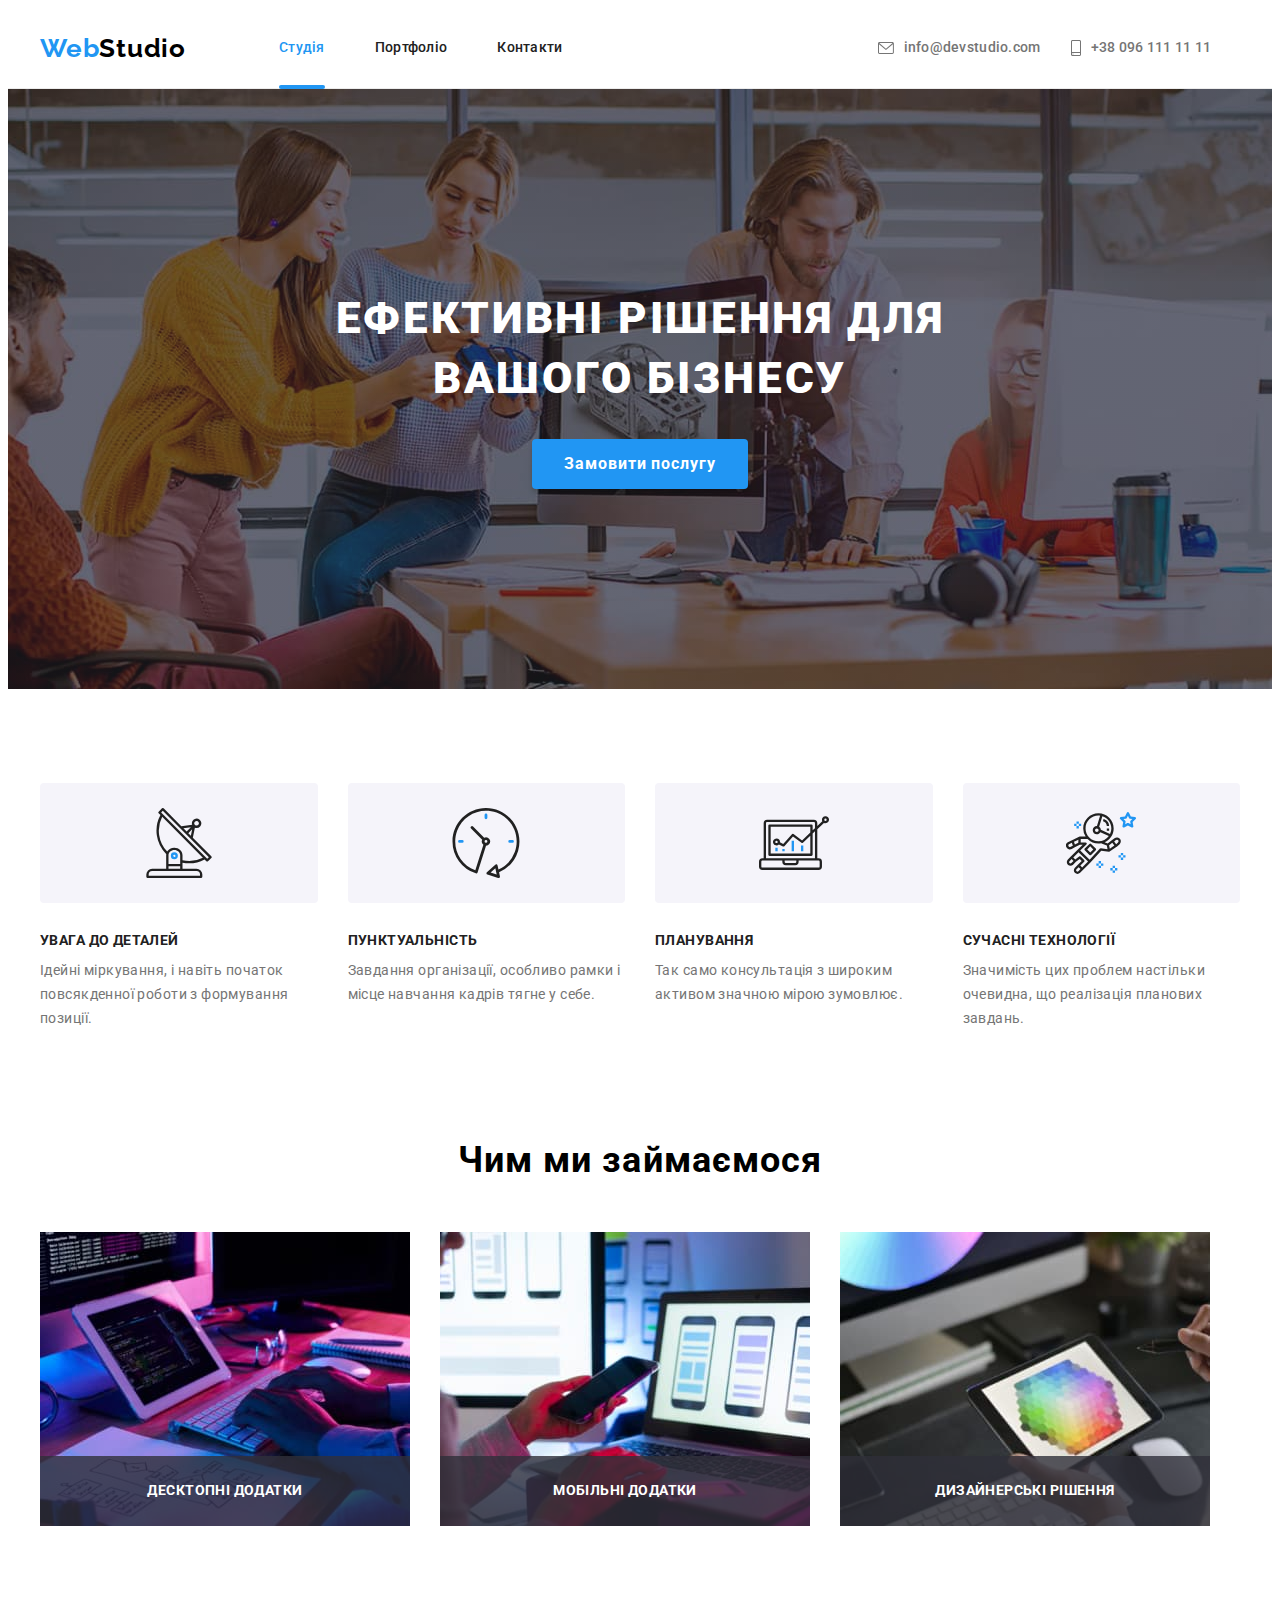
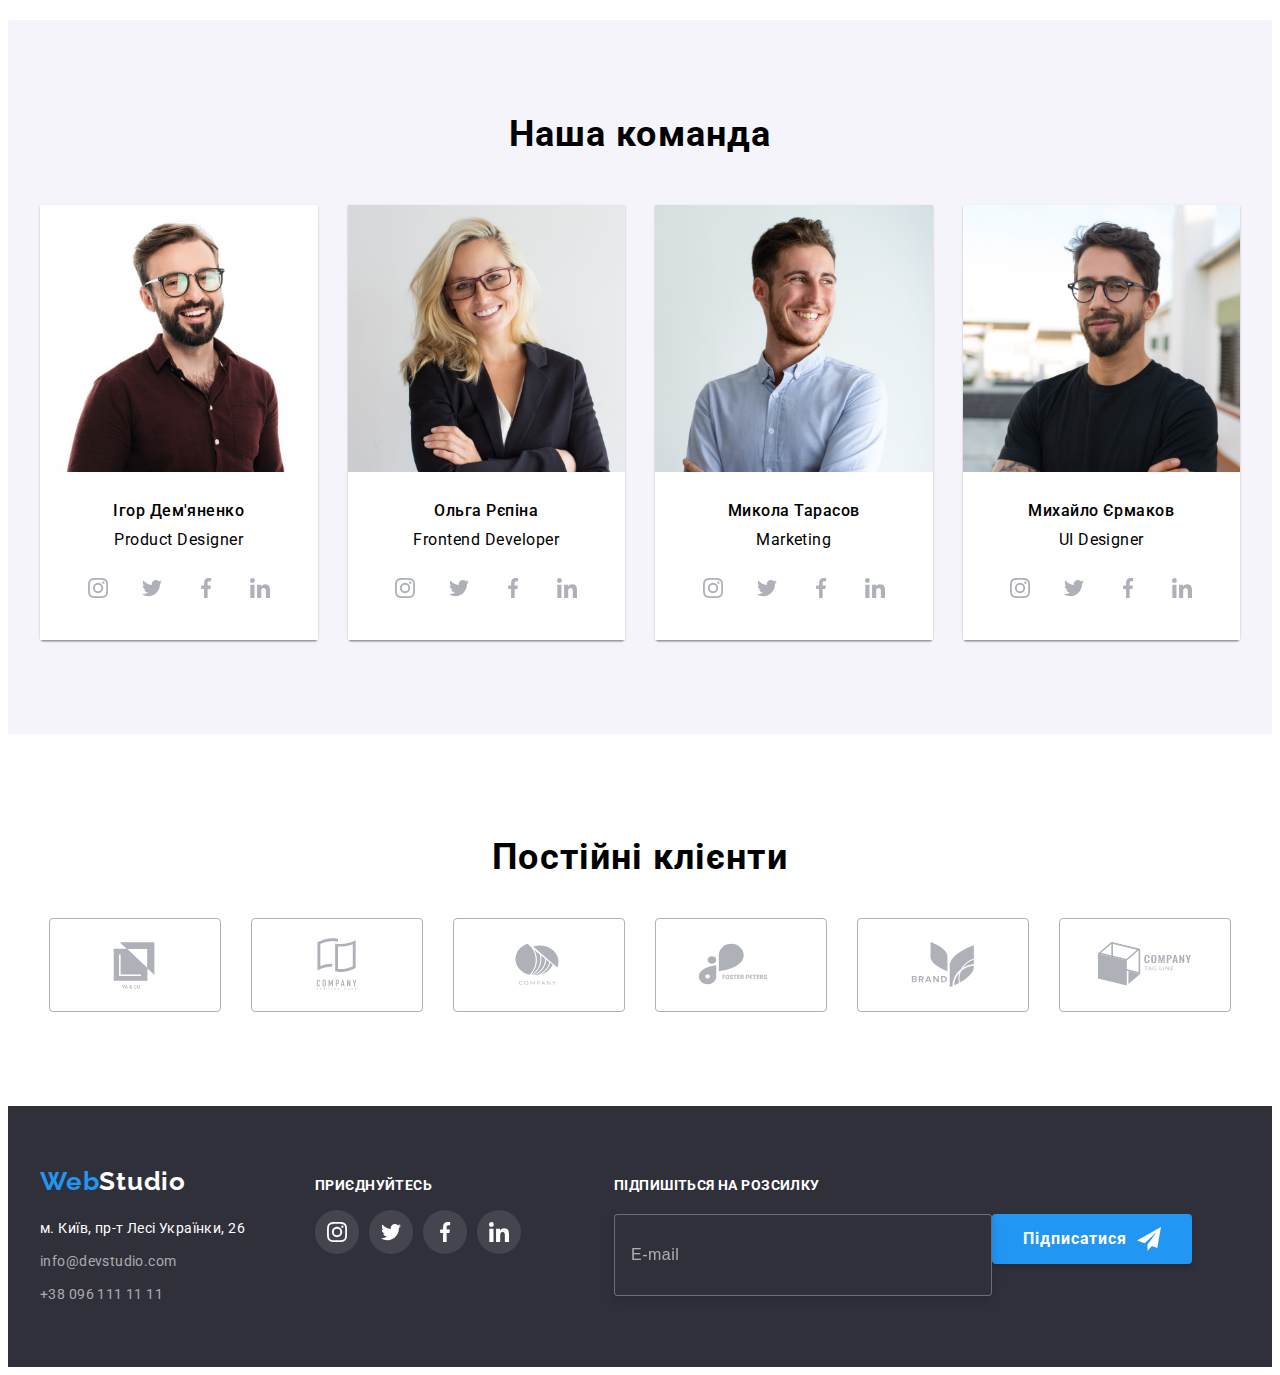
==== commit 4cffc041: "18" ====
--- a/index.html
+++ b/index.html
@@ -60,7 +60,7 @@
             <svg aria-label="перерключатель мобильного меню">
               <use class="icon-open" href="./images/icons.svg#icon-menu_40px"></use>
             </svg>
-          </button>        
+          </button>       
 
                  
           <div class="menu is-hidden" data-menu>
@@ -139,14 +139,16 @@
           </div>         
             <label class="modal__label" for="comment">Коментар</label>
             <textarea class="modal__textarea" name="comment" id="comment" cols="30" rows="10" placeholder="Введіть текст"></textarea>            
-            <label class="checkbox__label">
+            <div class="checkbox__div">
+              <label class="checkbox__label">
               <input class="checkbox" type="checkbox" name="agreement">
               <span class="checkbox__icon"></span>
               <span class="checkbox__text">Погоджуюся з розсилкою та приймаю</span>
               &nbsp;
               <a class="checkbox__link" href=""> Умови договору</a>              
             </label>
-            <button class="checkbox__btn" type="submit">Відправити</button>
+          </div>
+            <button class="checkbox__btn" type="submit">Відправити</button>                        
           </div>
           <!-- <button class="submit-btn" type="submit">Відправити</button>         -->
       </div>
@@ -215,7 +217,7 @@
               ./images/box-1-2x.jpg 2x"
                 src="./images/box-1.jpg" 
                 alt="набирання коду" 
-                width="370" height="294" />
+                width="370" />
               <div class='our-work__div'>
                 <p class="our-work__text">Десктопні додатки</p>
               </div>
@@ -230,7 +232,7 @@
               "
               src="./images/box-2.jpg"
               alt="вибір дизайну" 
-              width="370" height="294"
+              width="370"
               />
               <div class='our-work__div'>
                 <p class="our-work__text">Мобільні додатки</p>
@@ -241,12 +243,11 @@
             <div class="our-work__container">
               <img class="our-work__img" 
               srcset="
-              ./images/box-3.jpg   1x,
-              ./images/box-3-2x.jpg   2x
-              "
+              ./images/box-3.jpg    1x,
+              ./images/box-3-2x.jpg 2x"
               src="./images/box-3.jpg" 
               alt="вибір кольору" 
-              width="370" height="294" />
+              width="370"/>
               <div class='our-work__div'>
                 <p class="our-work__text">Дизайнерські рішення</p>
               </div>
@@ -260,15 +261,34 @@
           <h2 class="our-team__title">Наша команда</h2>
         <ul class="our-team__list list">
           <li class="our-team__item">
-            <img class="our-team__img"
-            srcset="
-              ./images/img.jpg   270w,
-              ./images/imgx2.jpg   540w
-              "
-              src="./images/img.jpg"
+            <picture>
+              <source
+              srcset="
+              ./images/img-desc.jpg   1x,
+              ./images/img-desc-2x.jpg 2x
+              "
+              media="(min-width: 1200px)"
+              >
+              <source
+              srcset="
+              ./images/img-tab.jpg   1x,
+              ./images/img-tab-2x.jpg 2x
+              "
+              media="(min-width: 768px)"
+              >
+              <source
+              srcset="
+              ./images/img-mob.jpg   1x,
+              ./images/img-mob-2x.jpg 2x
+              "
+              media="(max-width: 767px)"
+              >
+              <img class="our-team__img"            
+              src="./images/img-desc.jpg"
               alt="бородатий мужик в окулярах"
-              sizes="(min-width: 500px) 100vm, (min-width: 270px) 50vm, 100vm"                            
+              width="100%"                            
             />
+            </picture>            
             <div class="our-team__div">
               <h3 class="our-team__name">Ігор Дем'яненко</h3>
             <p class="our-team__text">Product Designer</p>
@@ -300,15 +320,34 @@
             </div>
             </li>
           <li class="our-team__item list">
-            <img class="our-team__img"
-              srcset="
-              ./images/img(1).jpg   270w,
-              ./images/img2x(1).jpg   540w
-              "            
-              src="./images/img(1).jpg"
+            <picture>
+              <source
+              srcset="
+              ./images/img-desc-1.jpg   1x,
+              ./images/img-desc-1-2x.jpg 2x
+              "
+              media="(min-width: 1200px)"
+              >
+              <source
+              srcset="
+              ./images/img-tab-1.jpg   1x,
+              ./images/img-tab-1-2x.jpg 2x
+              "
+              media="(min-width: 768px)"
+              >
+              <source
+              srcset="
+              ./images/img-mob-1.jpg   1x,
+              ./images/img-mob-1-2x.jpg 2x
+              "
+              media="(max-width: 767px)"
+              >
+              <img class="our-team__img"            
+              src="./images/img-desc-1.jpg"
               alt="дівчина в окулярах"
-              sizes="(min-width: 500px) 100vm, (min-width: 270px) 50vm, 100vm"
+              width="100%"                            
             />
+            </picture>            
             <div class="our-team__div">
               <h3 class="our-team__name">Ольга Рєпіна</h3>
             <p class="our-team__text">Frontend Developer</p>
@@ -343,14 +382,34 @@
             </div>            
           </li>
           <li class="our-team__item list">
-            <img class="our-team__img" 
-            srcset="
-              ./images/img(2).jpg   270w,
-              ./images/img2x(2).jpg   540w
-              "      
-            src="./images/img(2).jpg" 
-            alt="бородатий мужик" 
-            sizes="(min-width: 500px) 100vm, (min-width: 270px) 50vm, 100vm" />
+            <picture>
+              <source
+              srcset="
+              ./images/img-desc-2.jpg   1x,
+              ./images/img-desc-2-2x.jpg 2x
+              "
+              media="(min-width: 1200px)"
+              >
+              <source
+              srcset="
+              ./images/img-tab-2.jpg   1x,
+              ./images/img-tab-2-2x.jpg 2x
+              "
+              media="(min-width: 768px)"
+              >
+              <source
+              srcset="
+              ./images/img-mob-2.jpg   1x,
+              ./images/img-mob-2-2x.jpg 2x
+              "
+              media="(max-width: 767px)"
+              >
+              <img class="our-team__img"            
+              src="./images/img-desc-2.jpg"
+              alt="бородатий мужик"
+              width="100%"                            
+            />
+            </picture>          
             <div class="our-team__div">
               <h3 class="our-team__name">Микола Тарасов</h3>
             <p class="our-team__text">Marketing</p>
@@ -385,15 +444,34 @@
             </div>            
           </li>
           <li class="our-team__item list">
-            <img class="our-team__img"
-              srcset="
-              ./images/img(3).jpg   270w,
-              ./images/img2x(3).jpg   540w
-              "      
-              src="./images/img(3).jpg"
+              <picture>
+              <source
+              srcset="
+              ./images/img-desc-3.jpg   1x,
+              ./images/img-desc-3-2x.jpg 2x
+              "
+              media="(min-width: 1200px)"
+              >
+              <source
+              srcset="
+              ./images/img-tab-3.jpg   1x,
+              ./images/img-tab-3-2x.jpg 2x
+              "
+              media="(min-width: 768px)"
+              >
+              <source
+              srcset="
+              ./images/img-mob-3.jpg   1x,
+              ./images/img-mob-3-2x.jpg 2x
+              "
+              media="(max-width: 767px)"
+              >
+              <img class="our-team__img"            
+              src="./images/img-desc-3.jpg"
               alt="бородатий мужик в окулярах"
-              sizes="(min-width: 500px) 100vm, (min-width: 270px) 50vm, 100vm"
+              width="100%"                            
             />
+            </picture>
             <div class="our-team__div">
               <h3 class="our-team__name">Михайло Єрмаков</h3>
             <p class="our-team__text">UI Designer</p>
--- a/css/main.min.css
+++ b/css/main.min.css
@@ -1 +1 @@
-@import"https://fonts.googleapis.com/css2?family=Raleway:wght@700&family=Roboto:wght@400;500;700;900&display=swap";h1,h2,h3,p,ul{margin:0px;padding:0px}body{font-family:"Roboto",Times;color:var(--main-text-color)}.container{margin-left:auto;margin-right:auto;padding-left:15px;padding-right:15px}@media screen and (min-width: 480px){.container{width:480px}}@media screen and (min-width: 768px){.container{width:768px}}@media screen and (min-width: 1200px){.container{width:1200px}}@media screen and (min-width: 480px){.section{padding-top:60px;padding-bottom:60px}}@media screen and (min-width: 768px){.section{padding-top:60px;padding-bottom:60px}}@media screen and (min-width: 1200px){.section{padding-top:94px;padding-bottom:94px}}.list{list-style:none}.link{text-decoration:none}header{position:relative;-webkit-box-align:center;-ms-flex-align:center;align-items:center;border-bottom:1px solid #ececec;font-weight:500;font-size:14px;line-height:1.14;letter-spacing:.02em}.header__nav{position:relative;display:-webkit-box;display:-ms-flexbox;display:flex;-webkit-box-pack:baseline;-ms-flex-pack:baseline;justify-content:baseline;-webkit-box-align:center;-ms-flex-align:center;align-items:center}.logo{padding-top:16px;padding-bottom:16px;margin-right:93px;font-family:"Raleway";font-weight:700;font-size:26px;line-height:1.19;letter-spacing:.03em;color:#2196f3}.logo__span{color:#000}.header__list{display:-webkit-box;display:-ms-flexbox;display:flex;gap:50px}@media screen and (max-width: 767px){.header__list{display:none}}.header__link{display:block;position:relative;padding-top:32px;padding-bottom:32px;color:#212121;-webkit-transition:250ms cubic-bezier(0.4, 0, 0.2, 1);transition:250ms cubic-bezier(0.4, 0, 0.2, 1)}.header__link:hover{color:#2196f3}.header__link.current{position:relative;color:#2196f3}.header__link.current::after{content:"";position:absolute;left:0;bottom:-1px;width:100%;height:4px;border-radius:2px;background-color:#2196f3}.header__e-mail,.header__tel{display:block;display:-webkit-box;display:-ms-flexbox;display:flex;-webkit-box-align:center;-ms-flex-align:center;align-items:center;padding-top:32px;padding-bottom:32px;color:#757575;-webkit-transition:250ms cubic-bezier(0.4, 0, 0.2, 1);transition:250ms cubic-bezier(0.4, 0, 0.2, 1)}.header__e-mail:hover,.header__tel:hover{color:#2196f3}.header__e-mail:hover>svg,.header__tel:hover>svg{fill:#2196f3}.header__e-mail:focus,.header__tel:focus{color:#2196f3}.header__e-mail:focus>svg,.header__tel:focus>svg{fill:#2196f3}@media screen and (max-width: 767px){.header__e-mail,.header__tel{display:none}}@media screen and (min-width: 1200px){.header__e-mail{margin-left:315px;margin-right:30px}}@media screen and (max-width: 1199px){.header__e-mail{margin-bottom:10px;padding:0}}@media screen and (max-width: 1199px){.header__tel{margin:0;padding:0}}.tabl{display:-webkit-box;display:-ms-flexbox;display:flex}@media screen and (max-width: 1199px){.tabl{display:-webkit-box;display:-ms-flexbox;display:flex;-webkit-box-orient:vertical;-webkit-box-direction:normal;-ms-flex-direction:column;flex-direction:column;margin-left:96px}}.header__icon{display:block;margin-right:10px;width:16px;height:12px;fill:#757575;-webkit-transition:250ms cubic-bezier(0.4, 0, 0.2, 1);transition:250ms cubic-bezier(0.4, 0, 0.2, 1)}.header__icon--envelope{width:16px;height:12px}.header__icon--smartphone{width:10px;height:16px}.open__button{margin-left:auto;display:-webkit-box;display:-ms-flexbox;display:flex;-webkit-box-pack:center;-ms-flex-pack:center;justify-content:center;-webkit-box-align:center;-ms-flex-align:center;align-items:center;width:40px;height:40px;border:none;background-color:rgba(0,0,0,0)}@media screen and (min-width: 767px){.open__button{display:none}}.close__button{position:absolute;top:0;right:0;width:40px;height:40px;-webkit-transform:translate(-15px, 10px);transform:translate(-15px, 10px);border:none;background-color:rgba(0,0,0,0)}@media screen and (min-width: 767px){.close__button{display:none}}.menu__svg{width:40px;height:40px;fill:#212121}.close__button:active .menu__svg{fill:#2196f3}.open__button:active .menu__svg{fill:#2196f3}.menu{position:fixed;opacity:.99;top:0;left:0;width:100vw;height:100vh;padding-bottom:48px;padding-left:40px;padding-right:40px;background-color:#fff;opacity:1;-webkit-transition:opacity 250ms cubic-bezier(0.4, 0, 0.2, 1);transition:opacity 250ms cubic-bezier(0.4, 0, 0.2, 1);z-index:1;border-radius:4px;visibility:visible}@media screen and (min-width: 767px){.menu{display:none}}.menu>.menu__conteiner{position:relative;height:100%;display:-webkit-box;display:-ms-flexbox;display:flex;-webkit-box-orient:vertical;-webkit-box-direction:normal;-ms-flex-direction:column;flex-direction:column;-webkit-box-pack:justify;-ms-flex-pack:justify;justify-content:space-between;overflow:auto}.menu.is-hidden{visibility:hidden;opacity:0;pointer-events:none}.menu__top{padding-top:48px}.menu__item:not(:last-child){margin-bottom:20px}.menu__link{font-size:40px;line-height:1.175;text-align:left;letter-spacing:.02em;color:#212121;-webkit-transition:250ms cubic-bezier(0.4, 0, 0.2, 1);transition:250ms cubic-bezier(0.4, 0, 0.2, 1)}.menu__link:hover,.menu__link :focus{color:#2196f3}.menu__link:not(:last-child){margin-bottom:20px}.menu__tel{display:block;margin-top:50px;font-weight:500;font-size:34px;line-height:1.176;letter-spacing:.02em;color:#2196f3}.menu__e-mail{margin-top:32px;display:block;font-weight:500;font-size:24px;line-height:28px;letter-spacing:.02em;color:#757575}.soc__list{display:-webkit-box;display:-ms-flexbox;display:flex;margin-top:64px;-webkit-box-pack:baseline;-ms-flex-pack:baseline;justify-content:baseline}.soc__item{display:-webkit-box;display:-ms-flexbox;display:flex}.soc__item:not(:last-child){margin-right:10px}.soc__item:not(:first-child)::before{content:"";width:1px;height:22px;background-color:rgba(33,33,33,.2);margin-right:10px}.soc__link{font-size:18px;line-height:1.22;letter-spacing:.02em;color:#2196f3}.overlay{max-width:1600px;height:600px;margin:auto;background-image:-webkit-gradient(linear, left top, right top, from(rgba(47, 48, 58, 0.4))),url("../images/hero.jpg");background-image:linear-gradient(to right, rgba(47, 48, 58, 0.4)),url("../images/hero.jpg");background-repeat:no-repeat;background-position:center;background-size:cover;background-color:#212121}@media screen and (max-width: 1199px){.overlay{height:400px}}@media screen and (min-device-pixel-ratio: 2),screen and (-webkit-min-device-pixel-ratio: 2),screen and (min-resolution: 192dpi),screen and (min-resolution: 2dppx){.overlay .overlay{background-image:url("../images/hero2x.jpg")}}.hero__div{text-align:center;padding-top:200px;padding-bottom:200px}@media screen and (max-width: 1199px){.hero__div{padding-top:118px;padding-bottom:118px}}.hero__title{margin-bottom:30px;font-weight:900;font-size:44px;line-height:1.36;letter-spacing:.06em;text-transform:uppercase;color:#fff}@media screen and (max-width: 1199px){.hero__title{font-size:26px;line-height:1.62}}.hero__btn{font-family:inherit;padding:auto;width:216px;height:50px;font-weight:700;font-size:16px;line-height:1.875;-webkit-box-align:center;-ms-flex-align:center;align-items:center;text-align:center;letter-spacing:.06em;cursor:pointer;color:#fff;background-color:#2196f3;-webkit-box-shadow:0px 4px 4px rgba(0,0,0,.15);box-shadow:0px 4px 4px rgba(0,0,0,.15);border-radius:4px;border:rgba(0,0,0,0)}@media screen and (max-width: 1199px){.hero__btn{width:200px}}.backdrop{position:fixed;top:0;left:0;width:100%;height:100%;background-color:rgba(0,0,0,.2);opacity:1;-webkit-transition:opacity 250ms cubic-bezier(0.4, 0, 0.2, 1);transition:opacity 250ms cubic-bezier(0.4, 0, 0.2, 1);z-index:1;overflow-y:scroll}.backdrop.is-hidden{visibility:hidden;opacity:0;pointer-events:none}.backdrop.is-hidden .modal{-webkit-transform:translate(-50%, -50%) scale(0.3);transform:translate(-50%, -50%) scale(0.3)}.modal{-webkit-transition:-webkit-transform 250ms cubic-bezier(0.4, 0, 0.2, 1);transition:-webkit-transform 250ms cubic-bezier(0.4, 0, 0.2, 1);transition:transform 250ms cubic-bezier(0.4, 0, 0.2, 1);transition:transform 250ms cubic-bezier(0.4, 0, 0.2, 1), -webkit-transform 250ms cubic-bezier(0.4, 0, 0.2, 1);padding:40px;-webkit-box-pack:center;-ms-flex-pack:center;justify-content:center;background:#fff;-webkit-box-shadow:0px 1px 3px rgba(0,0,0,.12),0px 1px 1px rgba(0,0,0,.14),0px 2px 1px rgba(0,0,0,.2);box-shadow:0px 1px 3px rgba(0,0,0,.12),0px 1px 1px rgba(0,0,0,.14),0px 2px 1px rgba(0,0,0,.2);border-radius:4px;z-index:2;visibility:visible}@media screen and (max-width: 479px){.modal{margin-top:93px;margin-left:15px;margin-right:15px}}@media screen and (min-width: 480px){.modal{position:absolute;top:50%;left:50%;-webkit-transform:translate(-50%, -50%) scale(1);transform:translate(-50%, -50%) scale(1);width:450px;height:609px}}@media screen and (min-width: 1200px){.modal{width:528px;height:581px}}.modal__button{position:absolute;top:0;right:0;display:-webkit-box;display:-ms-flexbox;display:flex;-webkit-box-pack:center;-ms-flex-pack:center;justify-content:center;-webkit-box-align:center;-ms-flex-align:center;align-items:center;width:30px;height:30px;-webkit-transform:translate(-8px, 8px);transform:translate(-8px, 8px);-webkit-transition:250ms cubic-bezier(0.4, 0, 0.2, 1);transition:250ms cubic-bezier(0.4, 0, 0.2, 1);font-family:inherit;border-radius:50%;border:1px solid rgba(0,0,0,.1);background-color:#fff}.modal__icon{width:18px;height:18px;fill:#000}.modal__icon:active{fill:#2196f3}.modal__title{text-align:center;margin-bottom:12px;font-weight:700;font-size:20px;line-height:1.15;letter-spacing:.03em;color:#212121}@media screen and (max-width: 1199px){.modal__title{line-height:1.5}}.modal__fields{position:relative;margin-bottom:10px}.modal__label{display:-webkit-box;display:-ms-flexbox;display:flex;-webkit-box-orient:vertical;-webkit-box-direction:normal;-ms-flex-direction:column;flex-direction:column;font-family:inherit;font-weight:400;font-size:12px;line-height:1.66;letter-spacing:.01em;color:#757575}.modal__input{font-family:inherit;width:100%;height:40px;padding-left:42px;font-weight:500;font-size:16px;line-height:1.875;letter-spacing:.03em;-webkit-transition:250ms cubic-bezier(0.4, 0, 0.2, 1);transition:250ms cubic-bezier(0.4, 0, 0.2, 1);border:1px solid rgba(33,33,33,.2);border-radius:4px}.modal__input:focus{border:1px solid #2196f3;outline:none}.input__svg{display:inline-block;position:absolute;bottom:0;left:0;width:18px;height:18px;-webkit-transform:translate(12px, -11px);transform:translate(12px, -11px);fill:#212121}.modal__input:focus+.input__svg{fill:#2196f3}.modal__textarea{font-family:inherit;display:block;resize:none;width:100%;height:120px;padding:12px 16px;margin-bottom:20px;font-weight:400;font-size:12px;line-height:1.66;letter-spacing:.01em;color:#212121;-webkit-transition:250ms cubic-bezier(0.4, 0, 0.2, 1);transition:250ms cubic-bezier(0.4, 0, 0.2, 1);border:1px solid rgba(33,33,33,.2);border-radius:4px}.modal__textarea::-webkit-input-placeholder{font-family:inherit;font-weight:400;font-size:12px;line-height:1.66;letter-spacing:.01em;color:rgba(117,117,117,.5)}.modal__textarea::-moz-placeholder{font-family:inherit;font-weight:400;font-size:12px;line-height:1.66;letter-spacing:.01em;color:rgba(117,117,117,.5)}.modal__textarea:-ms-input-placeholder{font-family:inherit;font-weight:400;font-size:12px;line-height:1.66;letter-spacing:.01em;color:rgba(117,117,117,.5)}.modal__textarea::-ms-input-placeholder{font-family:inherit;font-weight:400;font-size:12px;line-height:1.66;letter-spacing:.01em;color:rgba(117,117,117,.5)}.modal__textarea::placeholder{font-family:inherit;font-weight:400;font-size:12px;line-height:1.66;letter-spacing:.01em;color:rgba(117,117,117,.5)}.modal__textarea:focus{border:1px solid #2196f3;outline:none}.checkbox{position:absolute;width:1px;height:1px;margin:-1px;border:0;padding:0;clip:rect(0 0 0 0);overflow:hidden}.checkbox__label{display:-webkit-box;display:-ms-flexbox;display:flex;-webkit-box-align:center;-ms-flex-align:center;align-items:center}.checkbox__icon{display:block;margin-right:7px;width:16px;height:15px;border:2px solid #000;border-radius:2px;-webkit-box-shadow:0px 4px 4px rgba(0,0,0,.25);box-shadow:0px 4px 4px rgba(0,0,0,.25)}.checkbox:checked+.checkbox__icon{border-color:#2196f3;background-color:#2196f3;background-image:url("../images/icon-check.svg");background-size:contain;background-origin:border-box;-webkit-transition:250ms cubic-bezier(0.4, 0, 0.2, 1);transition:250ms cubic-bezier(0.4, 0, 0.2, 1)}.checkbox__text{font-weight:400;font-size:14px;line-height:1.71;letter-spacing:.03em;color:#757575}@media screen and (max-width: 1199px){.checkbox__text{font-size:12px;line-height:1.1667}}.checkbox__link{font-weight:400;font-size:14px;line-height:1.71;letter-spacing:.03em;color:#2196f3}@media screen and (max-width: 1199px){.checkbox__link{font-size:12px;line-height:1.1667}}.checkbox__btn{font-family:inherit;padding:auto;width:200px;height:50px;margin-top:30px;display:block;margin-left:auto;margin-right:auto;font-weight:700;font-size:16px;line-height:1.875;-webkit-box-align:center;-ms-flex-align:center;align-items:center;text-align:center;letter-spacing:.06em;cursor:pointer;color:#fff;background-color:#2196f3;-webkit-box-shadow:0px 4px 4px rgba(0,0,0,.15);box-shadow:0px 4px 4px rgba(0,0,0,.15);border-radius:4px;border:rgba(0,0,0,0)}@media screen and (max-width: 1199px){.benefits__section{padding-top:60px;padding-bottom:60px}}@media screen and (min-width: 1200px){.benefits__section{padding-top:94px}}.benefits__list{padding-top:60px;-webkit-box-pack:center;-ms-flex-pack:center;justify-content:center}@media screen and (min-width: 480px){.benefits__list{display:-webkit-box;display:-ms-flexbox;display:flex;-ms-flex-wrap:wrap;flex-wrap:wrap}}@media screen and (min-width: 768px){.benefits__list{margin:-15px}}@media screen and (max-width: 767px){.benefits__item{width:450px}.benefits__item:not(:last-child){margin-bottom:30px}}@media screen and (min-width: 768px){.benefits__item{width:calc((100% - 60px)/2);margin:15px}}@media screen and (min-width: 1200px){.benefits__item{width:calc((100% - 120px)/4);margin:15px}}.benefits__div{position:relative;height:120px;margin-bottom:30px;background-color:#f5f4fa;border-radius:4px}.benefits__icon{position:absolute;top:50%;left:50%;-webkit-transform:translate(-50%, -50%);transform:translate(-50%, -50%);width:70px;height:70px}.benefits__title{margin-top:30px;margin-bottom:10px;font-weight:700;font-size:14px;line-height:1.14;letter-spacing:.03em;text-transform:uppercase;color:#212121}@media screen and (max-width: 767px){.benefits__title{text-align:center}}.benefits__text{font-size:14px;line-height:1.71;letter-spacing:.03em;color:#757575}@media screen and (max-width: 1200px){.our-work__section{display:none}}.our-work__title{margin-bottom:50px;font-weight:700;font-size:36px;line-height:1.16;text-align:center;letter-spacing:.03em}.our-work__list{display:-webkit-box;display:-ms-flexbox;display:flex;gap:30px}.our-work__container{position:relative}.our-work__img{display:block}.our-work__div{position:absolute;display:-webkit-box;display:-ms-flexbox;display:flex;-webkit-box-pack:center;-ms-flex-pack:center;justify-content:center;-webkit-box-align:center;-ms-flex-align:center;align-items:center;width:100%;height:70px;left:0;bottom:0;background-color:rgba(47,48,58,.8)}.our-work__text{display:block;font-weight:700;font-size:14px;line-height:1.14;letter-spacing:.03em;text-transform:uppercase;color:#fff}.our-team__section{background:#f5f4fa}.our-team__div{background-color:#fff}.our-team__title{margin-bottom:50px;font-weight:700;font-size:36px;line-height:1.16;text-align:center;letter-spacing:.03em}.our-team__list{gap:30px}@media screen and (min-width: 768px){.our-team__list{display:-webkit-box;display:-ms-flexbox;display:flex;-ms-flex-wrap:wrap;flex-wrap:wrap}}@media screen and (min-width: 1200px){.our-team__list{display:-webkit-box;display:-ms-flexbox;display:flex;-ms-flex-wrap:nowrap;flex-wrap:nowrap}}.our-team__item{-webkit-box-shadow:0px 1px 3px rgba(0,0,0,.12),0px 1px 1px rgba(0,0,0,.14),0px 2px 1px rgba(0,0,0,.2);box-shadow:0px 1px 3px rgba(0,0,0,.12),0px 1px 1px rgba(0,0,0,.14),0px 2px 1px rgba(0,0,0,.2);border-radius:0px 0px 4px 4px}@media screen and (max-width: 767px){.our-team__item:not(:last-child){margin-bottom:30px}}.our-team__img{display:block}@media screen and (min-width: 480px){.our-team__img{width:450px;height:460px}}@media screen and (min-width: 768px){.our-team__img{width:354px;height:374px}}@media screen and (min-width: 1200px){.our-team__img{width:270px;height:260px}}.our-team__div{padding-top:30px;padding-bottom:30px}.our-team__name{margin-bottom:10px;font-weight:500;font-size:16px;line-height:1.18;text-align:center;letter-spacing:.03em}.our-team__text{font-size:16px;line-height:1.18;text-align:center;letter-spacing:.03em;color:var(--other-text-color)}.social__item{margin-top:16px;display:-webkit-box;display:-ms-flexbox;display:flex;-webkit-box-pack:center;-ms-flex-pack:center;justify-content:center}.social__list:not(:last-child){margin-right:10px}.social__link{display:-webkit-box;display:-ms-flexbox;display:flex;-webkit-box-pack:center;-ms-flex-pack:center;justify-content:center;-webkit-box-align:center;-ms-flex-align:center;align-items:center;width:44px;height:44px;border-radius:50%;-webkit-transition:250ms cubic-bezier(0.4, 0, 0.2, 1);transition:250ms cubic-bezier(0.4, 0, 0.2, 1)}.social__link:hover{background-color:#2196f3}.social__link:hover>svg{fill:#fff}.social__link:focus{background-color:#2196f3}.social__link:focus>svg{fill:#fff}.social__icon{width:20px;height:20px;fill:#afb1b8;-webkit-transition:250ms cubic-bezier(0.4, 0, 0.2, 1);transition:250ms cubic-bezier(0.4, 0, 0.2, 1)}.social__icon:hover{fill:#fff}.social__icon:focus{fill:#fff}.social-link:hover>svg,.social-link:focus>svg{fill:#fff}.claents__title{margin-bottom:50 px;font-weight:700;font-size:36px;line-height:1.666;text-align:center;letter-spacing:.03em}.claents__list{margin-top:30px;display:-webkit-box;display:-ms-flexbox;display:flex;gap:30px}@media screen and (max-width: 1199px){.claents__list{-ms-flex-wrap:wrap;flex-wrap:wrap}}.claents__link{display:-webkit-box;display:-ms-flexbox;display:flex;-webkit-box-pack:center;-ms-flex-pack:center;justify-content:center;-webkit-box-align:center;-ms-flex-align:center;align-items:center;width:170px;height:92px;border:1px solid #afb1b8;border-radius:4px;-webkit-transition:250ms cubic-bezier(0.4, 0, 0.2, 1);transition:250ms cubic-bezier(0.4, 0, 0.2, 1)}@media screen and (min-width: 480px){.claents__link{width:210px}}@media screen and (min-width: 768px){.claents__link{width:226px}}@media screen and (min-width: 1200px){.claents__link{width:170px}}.claents__link:hover{border:1px solid #2196f3}.claents__link:hover>svg{fill:#2196f3}.claents__link:focus{border:1px solid #2196f3;outline:none}.claents__link:focus>svg{fill:#2196f3}.claents__icon{display:block;width:106px;height:60px;fill:#afb1b8;-webkit-transition:250ms cubic-bezier(0.4, 0, 0.2, 1);transition:250ms cubic-bezier(0.4, 0, 0.2, 1)}.claents-link:hover,.claents-link:focus{border:1px solid #2196f3}.claents-link:hover>svg,.claents-link:focus>svg{fill:#2196f3}.footer{background-color:#2f303a;padding-top:60px;padding-bottom:60px}.footer__container{display:-webkit-box;display:-ms-flexbox;display:flex;-webkit-box-align:baseline;-ms-flex-align:baseline;align-items:baseline}@media screen and (max-width: 767px){.footer__container{-webkit-box-orient:vertical;-webkit-box-direction:normal;-ms-flex-direction:column;flex-direction:column;gap:60px;-webkit-box-align:center;-ms-flex-align:center;align-items:center;-ms-flex-line-pack:center;align-content:center;-webkit-box-pack:center;-ms-flex-pack:center;justify-content:center;text-align:center}}@media screen and (min-width: 768px){.footer__container{-ms-flex-wrap:wrap;flex-wrap:wrap;-webkit-box-pack:center;-ms-flex-pack:center;justify-content:center;text-align:center}}@media screen and (min-width: 1200px){.footer__container{-ms-flex-wrap:nowrap;flex-wrap:nowrap;-webkit-box-pack:left;-ms-flex-pack:left;justify-content:left;text-align:left}}@media screen and (max-width: 767px){.contacts{margin-right:0}}@media screen and (min-width: 768px){.contacts{margin-right:165px}}@media screen and (min-width: 1200px){.contacts{margin-right:70px}}.logo--footer{margin:0}.logo__span--footer{color:#fff}.social__div{margin-right:93px}@media screen and (max-width: 1199px){.social__div{margin-right:0}}.social__title,.submit__title{font-weight:700;font-size:14px;line-height:1.14;letter-spacing:.03em;text-transform:uppercase;color:#fff}.footer__address{font-style:normal;margin-bottom:9px}@media screen and (max-width: 1199px){.footer__address{margin-bottom:8px}}.footer__text{margin-top:20px;font-size:14px;line-height:1.71;letter-spacing:.03em;color:#fff}.tel__div{margin-top:9px}@media screen and (max-width: 1199px){.tel__div{margin-top:8px}}.footer__tel,.footer__e-mail{font-size:14px;line-height:1.71;letter-spacing:.03em;color:rgba(255,255,255,.6)}.footer__e-mail{margin-top:9px}.social__link--footer{background-color:rgba(255,255,255,.1)}.social__icon--footer{fill:#fff}@media screen and (max-width: 1199px){.submit__div{-webkit-box-orient:vertical;-webkit-box-direction:normal;-ms-flex-direction:column;flex-direction:column;-webkit-box-align:center;-ms-flex-align:center;align-items:center;-ms-flex-line-pack:center;align-content:center;-webkit-box-pack:center;-ms-flex-pack:center;justify-content:center;text-align:center;gap:20px}}@media screen and (min-width: 768px){.submit__div{margin-top:60px}}@media screen and (min-width: 1200px){.submit__div{margin-top:0}}.submit__title{display:block;margin-bottom:20px}@media screen and (max-width: 1200px){.input__div{display:-webkit-box;display:-ms-flexbox;display:flex;-webkit-box-orient:vertical;-webkit-box-direction:normal;-ms-flex-direction:column;flex-direction:column;-webkit-box-align:center;-ms-flex-align:center;align-items:center;-ms-flex-line-pack:center;align-content:center;-webkit-box-pack:center;-ms-flex-pack:center;justify-content:center;text-align:center;gap:20px}}@media screen and (min-width: 1200px){.input__div{display:-webkit-box;display:-ms-flexbox;display:flex;-webkit-box-orient:horizontal;-webkit-box-direction:normal;-ms-flex-direction:row;flex-direction:row}}.footer input{margin:0;width:358px;height:50px;padding-left:16px;padding-top:15px;padding-bottom:15px;margin-right:12px;border:1px solid rgba(255,255,255,.3);-webkit-filter:drop-shadow(0px 4px 4px rgba(0, 0, 0, 0.15));filter:drop-shadow(0px 4px 4px rgba(0, 0, 0, 0.15));border-radius:4px;background-color:#2f303a}@media screen and (max-width: 1199px){.footer input{width:450px}}.footer input::-webkit-input-placeholder{font-weight:400;font-size:16px;line-height:1.25;letter-spacing:.03em;color:rgba(255,255,255,.6)}.footer input::-moz-placeholder{font-weight:400;font-size:16px;line-height:1.25;letter-spacing:.03em;color:rgba(255,255,255,.6)}.footer input:-ms-input-placeholder{font-weight:400;font-size:16px;line-height:1.25;letter-spacing:.03em;color:rgba(255,255,255,.6)}.footer input::-ms-input-placeholder{font-weight:400;font-size:16px;line-height:1.25;letter-spacing:.03em;color:rgba(255,255,255,.6)}.footer input::placeholder{font-weight:400;font-size:16px;line-height:1.25;letter-spacing:.03em;color:rgba(255,255,255,.6)}.submit__button{display:-webkit-box;display:-ms-flexbox;display:flex;font-family:inherit;width:200px;height:50px;font-weight:700;font-size:16px;line-height:1.875;-webkit-box-align:center;-ms-flex-align:center;align-items:center;text-align:center;-webkit-box-pack:center;-ms-flex-pack:center;justify-content:center;letter-spacing:.06em;cursor:pointer;color:#fff;background-color:#2196f3;-webkit-box-shadow:0px 4px 4px rgba(0,0,0,.15);box-shadow:0px 4px 4px rgba(0,0,0,.15);border-radius:4px;border:rgba(0,0,0,0)}.submit__icon{margin-left:10px;width:24px;height:24px;fill:#fff}.portfolio__list{display:-webkit-box;display:-ms-flexbox;display:flex;-webkit-box-pack:center;-ms-flex-pack:center;justify-content:center;margin-bottom:50px;gap:8px}.portfolio-btn:hover,.portfolio-btn:focus{color:#fff;background-color:#2196f3;-webkit-box-shadow:0px 3px 1px rgba(0,0,0,.1),0px 1px 2px rgba(0,0,0,.08),0px 2px 2px rgba(0,0,0,.12);box-shadow:0px 3px 1px rgba(0,0,0,.1),0px 1px 2px rgba(0,0,0,.08),0px 2px 2px rgba(0,0,0,.12)}.portfolio__btn{font-family:inherit;padding:6px 22px;font-weight:500;font-size:16px;line-height:1.62;text-align:center;letter-spacing:.03em;color:#212121;background:#f5f4fa;border-radius:4px;border:rgba(0,0,0,0);-webkit-transition:250ms cubic-bezier(0.4, 0, 0.2, 1);transition:250ms cubic-bezier(0.4, 0, 0.2, 1)}.portfolio__btn:hover{color:#fff;background-color:#2196f3;-webkit-box-shadow:0px 3px 1px rgba(0,0,0,.1),0px 1px 2px rgba(0,0,0,.08),0px 2px 2px rgba(0,0,0,.12);box-shadow:0px 3px 1px rgba(0,0,0,.1),0px 1px 2px rgba(0,0,0,.08),0px 2px 2px rgba(0,0,0,.12)}.portfolio__btn:focus{color:#fff;background-color:#2196f3;-webkit-box-shadow:0px 3px 1px rgba(0,0,0,.1),0px 1px 2px rgba(0,0,0,.08),0px 2px 2px rgba(0,0,0,.12);box-shadow:0px 3px 1px rgba(0,0,0,.1),0px 1px 2px rgba(0,0,0,.08),0px 2px 2px rgba(0,0,0,.12)}.examples__list{display:-webkit-box;display:-ms-flexbox;display:flex;-ms-flex-wrap:wrap;flex-wrap:wrap;gap:30px}.examples__item{position:relative;width:370px;gap:30px;border:1px solid #eee;-webkit-transition:250ms cubic-bezier(0.4, 0, 0.2, 1);transition:250ms cubic-bezier(0.4, 0, 0.2, 1)}.examples__item:hover{-webkit-box-shadow:0px 1px 1px rgba(0,0,0,.12),0px 4px 4px rgba(0,0,0,.06),1px 4px 6px rgba(0,0,0,.16);box-shadow:0px 1px 1px rgba(0,0,0,.12),0px 4px 4px rgba(0,0,0,.06),1px 4px 6px rgba(0,0,0,.16)}.examples__item:hover .card__div{-webkit-transform:translate(0, 0);transform:translate(0, 0);opacity:1}.examples__item:focus{-webkit-box-shadow:0px 1px 1px rgba(0,0,0,.12),0px 4px 4px rgba(0,0,0,.06),1px 4px 6px rgba(0,0,0,.16);box-shadow:0px 1px 1px rgba(0,0,0,.12),0px 4px 4px rgba(0,0,0,.06),1px 4px 6px rgba(0,0,0,.16)}.examples__item:focus .card__div{-webkit-transform:translate(0, 0);transform:translate(0, 0);opacity:1}.examples__div{position:relative;width:370px;height:294px;overflow:hidden}.card__div{position:absolute;display:-webkit-box;display:-ms-flexbox;display:flex;-webkit-box-pack:center;-ms-flex-pack:center;justify-content:center;-webkit-box-align:center;-ms-flex-align:center;align-items:center;width:100%;height:294px;right:0;top:0;-webkit-transform:translate(0%, 100%);transform:translate(0%, 100%);background:rgba(33,150,243,.9);opacity:0;-webkit-transition:250ms cubic-bezier(0.4, 0, 0.2, 1);transition:250ms cubic-bezier(0.4, 0, 0.2, 1)}.card__text{padding-left:24px;padding-right:24px;font-weight:400;font-size:18px;line-height:1.56;letter-spacing:.03em;color:#fff}.examples-item:hover,.examples-item:focus{border:1px solid #eee;-webkit-box-shadow:0px 1px 1px rgba(0,0,0,.12),0px 4px 4px rgba(0,0,0,.06),1px 4px 6px rgba(0,0,0,.16);box-shadow:0px 1px 1px rgba(0,0,0,.12),0px 4px 4px rgba(0,0,0,.06),1px 4px 6px rgba(0,0,0,.16)}.examples-item:hover .card-div,.examples-item:focus .card-div{-webkit-transform:translate(0, 0);transform:translate(0, 0);opacity:1}.contents__div{padding:20px 24px}.contents__title{margin-bottom:4px;font-weight:700;font-size:18px;line-height:2;letter-spacing:.06em;color:#212121}.contents__text{font-size:16px;line-height:1.88;letter-spacing:.03em;color:#757575}/*# sourceMappingURL=main.min.css.map */+@import"https://fonts.googleapis.com/css2?family=Raleway:wght@700&family=Roboto:wght@400;500;700;900&display=swap";h1,h2,h3,p,ul{margin:0px;padding:0px}body{font-family:"Roboto",Times;color:var(--main-text-color)}.container{margin-left:auto;margin-right:auto;padding-left:15px;padding-right:15px}@media screen and (max-width: 479px){.container{width:100%}}@media screen and (min-width: 480px){.container{width:480px}}@media screen and (min-width: 768px){.container{width:768px}}@media screen and (min-width: 1200px){.container{width:1200px}}@media screen and (max-width: 479px){.section{padding-top:60px;padding-bottom:60px}}@media screen and (min-width: 480px){.section{padding-top:60px;padding-bottom:60px}}@media screen and (min-width: 768px){.section{padding-top:60px;padding-bottom:60px}}@media screen and (min-width: 1200px){.section{padding-top:94px;padding-bottom:94px}}.list{list-style:none}.link{text-decoration:none}header{position:relative;-webkit-box-align:center;-ms-flex-align:center;align-items:center;border-bottom:1px solid #ececec;font-weight:500;font-size:14px;line-height:1.14;letter-spacing:.02em}.header__nav{position:relative;display:-webkit-box;display:-ms-flexbox;display:flex;-webkit-box-pack:baseline;-ms-flex-pack:baseline;justify-content:baseline;-webkit-box-align:center;-ms-flex-align:center;align-items:center}.logo{padding-top:16px;padding-bottom:16px;margin-right:93px;font-family:"Raleway";font-weight:700;font-size:26px;line-height:1.19;letter-spacing:.03em;color:#2196f3}@media screen and (max-width: 1199px){.logo{font-size:24px;line-height:1.166;margin-right:88px}}.logo__span{color:#000}.header__list{display:-webkit-box;display:-ms-flexbox;display:flex;gap:50px}@media screen and (max-width: 767px){.header__list{display:none}}.header__link{display:block;position:relative;padding-top:32px;padding-bottom:32px;color:#212121;-webkit-transition:250ms cubic-bezier(0.4, 0, 0.2, 1);transition:250ms cubic-bezier(0.4, 0, 0.2, 1)}.header__link:hover{color:#2196f3}.header__link.current{position:relative;color:#2196f3}.header__link.current::after{content:"";position:absolute;left:0;bottom:-1px;width:100%;height:4px;border-radius:2px;background-color:#2196f3}.header__e-mail,.header__tel{display:block;display:-webkit-box;display:-ms-flexbox;display:flex;-webkit-box-align:center;-ms-flex-align:center;align-items:center;padding-top:32px;padding-bottom:32px;color:#757575;-webkit-transition:250ms cubic-bezier(0.4, 0, 0.2, 1);transition:250ms cubic-bezier(0.4, 0, 0.2, 1)}.header__e-mail:hover,.header__tel:hover{color:#2196f3}.header__e-mail:hover>svg,.header__tel:hover>svg{fill:#2196f3}.header__e-mail:focus,.header__tel:focus{color:#2196f3}.header__e-mail:focus>svg,.header__tel:focus>svg{fill:#2196f3}@media screen and (max-width: 767px){.header__e-mail,.header__tel{display:none}}@media screen and (min-width: 1200px){.header__e-mail{margin-left:315px;margin-right:30px}}@media screen and (max-width: 1199px){.header__e-mail{font-size:12px;line-height:1.667;margin-bottom:10px;padding:0}}@media screen and (max-width: 1199px){.header__tel{font-size:12px;line-height:1.667;margin:0;padding:0}}.tabl{display:-webkit-box;display:-ms-flexbox;display:flex}@media screen and (max-width: 1199px){.tabl{display:-webkit-box;display:-ms-flexbox;display:flex;-webkit-box-orient:vertical;-webkit-box-direction:normal;-ms-flex-direction:column;flex-direction:column;margin-left:90px}}.header__icon{display:block;margin-right:10px;fill:#757575;-webkit-transition:250ms cubic-bezier(0.4, 0, 0.2, 1);transition:250ms cubic-bezier(0.4, 0, 0.2, 1)}.header__icon--envelope{width:16px;height:12px}@media screen and (max-width: 1199px){.header__icon--envelope{width:14px;height:10px}}.header__icon--smartphone{width:10px;height:16px}@media screen and (max-width: 1199px){.header__icon--smartphone{width:10px;height:14px}}.open__button{margin-left:auto;display:-webkit-box;display:-ms-flexbox;display:flex;-webkit-box-pack:center;-ms-flex-pack:center;justify-content:center;-webkit-box-align:center;-ms-flex-align:center;align-items:center;width:40px;height:40px;border:none;background-color:rgba(0,0,0,0)}@media screen and (min-width: 767px){.open__button{display:none}}.close__button{position:absolute;top:0;right:0;width:40px;height:40px;-webkit-transform:translate(-15px, 10px);transform:translate(-15px, 10px);border:none;background-color:rgba(0,0,0,0)}@media screen and (min-width: 767px){.close__button{display:none}}.menu__svg{width:40px;height:40px;fill:#212121}.close__button:active .menu__svg{fill:#2196f3}.open__button:active .menu__svg{fill:#2196f3}.menu{position:fixed;opacity:.99;top:0;left:0;width:100vw;height:100vh;padding-bottom:48px;padding-left:40px;padding-right:40px;background-color:#fff;opacity:1;-webkit-transition:opacity 250ms cubic-bezier(0.4, 0, 0.2, 1);transition:opacity 250ms cubic-bezier(0.4, 0, 0.2, 1);z-index:1;border-radius:4px;visibility:visible}@media screen and (min-width: 767px){.menu{display:none}}.menu>.menu__conteiner{position:relative;height:100%;display:-webkit-box;display:-ms-flexbox;display:flex;-webkit-box-orient:vertical;-webkit-box-direction:normal;-ms-flex-direction:column;flex-direction:column;-webkit-box-pack:justify;-ms-flex-pack:justify;justify-content:space-between;overflow:auto}.menu.is-hidden{visibility:hidden;opacity:0;pointer-events:none}.menu__top{padding-top:48px}.menu__item:not(:last-child){margin-bottom:20px}.menu__link{font-size:40px;line-height:1.175;text-align:left;letter-spacing:.02em;color:#212121;-webkit-transition:250ms cubic-bezier(0.4, 0, 0.2, 1);transition:250ms cubic-bezier(0.4, 0, 0.2, 1)}.menu__link:hover,.menu__link :focus{color:#2196f3}.menu__link:not(:last-child){margin-bottom:20px}.menu__tel{display:block;margin-top:50px;font-weight:500;font-size:34px;line-height:1.176;letter-spacing:.02em;color:#2196f3}.menu__e-mail{margin-top:32px;display:block;font-weight:500;font-size:24px;line-height:28px;letter-spacing:.02em;color:#757575}.soc__list{display:-webkit-box;display:-ms-flexbox;display:flex;margin-top:64px;-webkit-box-pack:baseline;-ms-flex-pack:baseline;justify-content:baseline}.soc__item{display:-webkit-box;display:-ms-flexbox;display:flex}.soc__item:not(:last-child){margin-right:10px}.soc__item:not(:first-child)::before{content:"";width:1px;height:22px;background-color:rgba(33,33,33,.2);margin-right:10px}.soc__link{font-size:18px;line-height:1.22;letter-spacing:.02em;color:#2196f3}.overlay{max-width:1600px;height:400px;margin:auto;background-repeat:no-repeat;background-position:center;background-size:cover;background-color:#212121}@media screen and (max-width: 767px){.overlay{background-image:-webkit-gradient(linear, left top, right top, from(rgba(47, 48, 58, 0.4))),url("../images/hero-mob.jpg");background-image:linear-gradient(to right, rgba(47, 48, 58, 0.4) rgba(47, 48, 58, 0.4)),url("../images/hero-mob.jpg")}}@media screen and (max-width: 767px)and (min-device-pixel-ratio: 2),screen and (max-width: 767px)and (-webkit-min-device-pixel-ratio: 2),screen and (max-width: 767px)and (min-resolution: 192dpi),screen and (max-width: 767px)and (min-resolution: 2dppx){.overlay{background-image:-webkit-gradient(linear, left top, right top, from(rgba(47, 48, 58, 0.4))),url("../images/hero-mob-2x.jpg");background-image:linear-gradient(to right, rgba(47, 48, 58, 0.4) rgba(47, 48, 58, 0.4)),url("../images/hero-mob-2x.jpg")}}@media screen and (min-width: 768px){.overlay{background-image:-webkit-gradient(linear, left top, right top, from(rgba(47, 48, 58, 0.4))),url("../images/hero-tab.jpg");background-image:linear-gradient(to right, rgba(47, 48, 58, 0.4) rgba(47, 48, 58, 0.4)),url("../images/hero-tab.jpg")}}@media screen and (min-width: 768px)and (min-device-pixel-ratio: 2),screen and (min-width: 768px)and (-webkit-min-device-pixel-ratio: 2),screen and (min-width: 768px)and (min-resolution: 192dpi),screen and (min-width: 768px)and (min-resolution: 2dppx){.overlay{background-image:-webkit-gradient(linear, left top, right top, from(rgba(47, 48, 58, 0.4))),url("../images/hero-tab-2x.jpg");background-image:linear-gradient(to right, rgba(47, 48, 58, 0.4) rgba(47, 48, 58, 0.4)),url("../images/hero-tab-2x.jpg")}}@media screen and (min-width: 1200px){.overlay{background-image:-webkit-gradient(linear, left top, right top, from(rgba(47, 48, 58, 0.4))),url("../images/hero-desc.jpg");background-image:linear-gradient(to right, rgba(47, 48, 58, 0.4) rgba(47, 48, 58, 0.4)),url("../images/hero-desc.jpg");height:600px}}@media screen and (min-width: 1200px)and (min-device-pixel-ratio: 2),screen and (min-width: 1200px)and (-webkit-min-device-pixel-ratio: 2),screen and (min-width: 1200px)and (min-resolution: 192dpi),screen and (min-width: 1200px)and (min-resolution: 2dppx){.overlay{background-image:-webkit-gradient(linear, left top, right top, from(rgba(47, 48, 58, 0.4))),url("../images/hero-desc-2x.jpg");background-image:linear-gradient(to right, rgba(47, 48, 58, 0.4) rgba(47, 48, 58, 0.4)),url("../images/hero-desc-2x.jpg")}}@media screen and (max-width: 1199px){.overlay{height:400px}}.hero__div{text-align:center;padding-top:200px;padding-bottom:200px}@media screen and (max-width: 1199px){.hero__div{padding-top:118px;padding-bottom:118px}}.hero__title{margin-bottom:30px;font-weight:900;font-size:44px;line-height:1.36;letter-spacing:.06em;text-transform:uppercase;color:#fff}@media screen and (max-width: 1199px){.hero__title{font-size:26px;line-height:1.62}}.hero__btn{font-family:inherit;padding:auto;width:216px;height:50px;font-weight:700;font-size:16px;line-height:1.875;-webkit-box-align:center;-ms-flex-align:center;align-items:center;text-align:center;letter-spacing:.06em;cursor:pointer;color:#fff;background-color:#2196f3;-webkit-box-shadow:0px 4px 4px rgba(0,0,0,.15);box-shadow:0px 4px 4px rgba(0,0,0,.15);border-radius:4px;border:rgba(0,0,0,0)}@media screen and (max-width: 1199px){.hero__btn{width:200px}}.backdrop{position:fixed;top:0;left:0;width:100%;height:100%;background-color:rgba(0,0,0,.2);opacity:1;-webkit-transition:opacity 250ms cubic-bezier(0.4, 0, 0.2, 1);transition:opacity 250ms cubic-bezier(0.4, 0, 0.2, 1);z-index:1;overflow-y:scroll}.backdrop.is-hidden{visibility:hidden;opacity:0;pointer-events:none}.backdrop.is-hidden .modal{-webkit-transform:translate(-50%, -50%) scale(0.3);transform:translate(-50%, -50%) scale(0.3)}.modal{-webkit-transition:-webkit-transform 250ms cubic-bezier(0.4, 0, 0.2, 1);transition:-webkit-transform 250ms cubic-bezier(0.4, 0, 0.2, 1);transition:transform 250ms cubic-bezier(0.4, 0, 0.2, 1);transition:transform 250ms cubic-bezier(0.4, 0, 0.2, 1), -webkit-transform 250ms cubic-bezier(0.4, 0, 0.2, 1);padding:40px;-webkit-box-pack:center;-ms-flex-pack:center;justify-content:center;background:#fff;-webkit-box-shadow:0px 1px 3px rgba(0,0,0,.12),0px 1px 1px rgba(0,0,0,.14),0px 2px 1px rgba(0,0,0,.2);box-shadow:0px 1px 3px rgba(0,0,0,.12),0px 1px 1px rgba(0,0,0,.14),0px 2px 1px rgba(0,0,0,.2);border-radius:4px;z-index:2;visibility:visible}@media screen and (max-width: 479px){.modal{margin-top:93px;margin-left:15px;margin-right:15px}}@media screen and (min-width: 480px){.modal{position:absolute;top:50%;left:50%;-webkit-transform:translate(-50%, -50%) scale(1);transform:translate(-50%, -50%) scale(1);width:450px;height:609px}}@media screen and (min-width: 1200px){.modal{width:528px;height:581px}}.modal__button{position:absolute;top:0;right:0;display:-webkit-box;display:-ms-flexbox;display:flex;-webkit-box-pack:center;-ms-flex-pack:center;justify-content:center;-webkit-box-align:center;-ms-flex-align:center;align-items:center;width:30px;height:30px;-webkit-transform:translate(-8px, 8px);transform:translate(-8px, 8px);-webkit-transition:250ms cubic-bezier(0.4, 0, 0.2, 1);transition:250ms cubic-bezier(0.4, 0, 0.2, 1);font-family:inherit;border-radius:50%;border:1px solid rgba(0,0,0,.1);background-color:#fff}.modal__icon{width:18px;height:18px;fill:#000}.modal__icon:active{fill:#2196f3}.modal__title{text-align:center;margin-bottom:12px;font-weight:700;font-size:20px;line-height:1.15;letter-spacing:.03em;color:#212121}@media screen and (max-width: 1199px){.modal__title{line-height:1.5}}.modal__fields{position:relative;margin-bottom:10px}.modal__label{display:-webkit-box;display:-ms-flexbox;display:flex;-webkit-box-orient:vertical;-webkit-box-direction:normal;-ms-flex-direction:column;flex-direction:column;font-family:inherit;font-weight:400;font-size:12px;line-height:1.66;letter-spacing:.01em;color:#757575}.modal__input{font-family:inherit;width:100%;height:40px;padding-left:42px;font-weight:500;font-size:16px;line-height:1.875;letter-spacing:.03em;-webkit-transition:250ms cubic-bezier(0.4, 0, 0.2, 1);transition:250ms cubic-bezier(0.4, 0, 0.2, 1);border:1px solid rgba(33,33,33,.2);border-radius:4px}.modal__input:focus{border:1px solid #2196f3;outline:none}.input__svg{display:inline-block;position:absolute;bottom:0;left:0;width:18px;height:18px;-webkit-transform:translate(12px, -11px);transform:translate(12px, -11px);fill:#212121}.modal__input:focus+.input__svg{fill:#2196f3}.modal__textarea{font-family:inherit;display:block;resize:none;width:100%;height:120px;padding:12px 16px;margin-bottom:20px;font-weight:400;font-size:12px;line-height:1.66;letter-spacing:.01em;color:#212121;-webkit-transition:250ms cubic-bezier(0.4, 0, 0.2, 1);transition:250ms cubic-bezier(0.4, 0, 0.2, 1);border:1px solid rgba(33,33,33,.2);border-radius:4px}.modal__textarea::-webkit-input-placeholder{font-family:inherit;font-weight:400;font-size:12px;line-height:1.66;letter-spacing:.01em;color:rgba(117,117,117,.5)}.modal__textarea::-moz-placeholder{font-family:inherit;font-weight:400;font-size:12px;line-height:1.66;letter-spacing:.01em;color:rgba(117,117,117,.5)}.modal__textarea:-ms-input-placeholder{font-family:inherit;font-weight:400;font-size:12px;line-height:1.66;letter-spacing:.01em;color:rgba(117,117,117,.5)}.modal__textarea::-ms-input-placeholder{font-family:inherit;font-weight:400;font-size:12px;line-height:1.66;letter-spacing:.01em;color:rgba(117,117,117,.5)}.modal__textarea::placeholder{font-family:inherit;font-weight:400;font-size:12px;line-height:1.66;letter-spacing:.01em;color:rgba(117,117,117,.5)}.modal__textarea:focus{border:1px solid #2196f3;outline:none}.checkbox{position:absolute;width:1px;height:1px;margin:-1px;border:0;padding:0;clip:rect(0 0 0 0);overflow:hidden}.checkbox__label{display:-webkit-box;display:-ms-flexbox;display:flex;-webkit-box-align:center;-ms-flex-align:center;align-items:center;-webkit-box-pack:center;-ms-flex-pack:center;justify-content:center}.checkbox__icon{display:block;margin-right:7px;width:16px;height:15px;border:2px solid #000;border-radius:2px;-webkit-box-shadow:0px 4px 4px rgba(0,0,0,.25);box-shadow:0px 4px 4px rgba(0,0,0,.25)}.checkbox:checked+.checkbox__icon{border-color:#2196f3;background-color:#2196f3;background-image:url("../images/icon-check.svg");background-size:contain;background-origin:border-box;-webkit-transition:250ms cubic-bezier(0.4, 0, 0.2, 1);transition:250ms cubic-bezier(0.4, 0, 0.2, 1)}.checkbox__text{font-weight:400;font-size:14px;line-height:1.71;letter-spacing:.03em;color:#757575}@media screen and (max-width: 1199px){.checkbox__text{font-size:12px;line-height:1.1667}}.checkbox__link{font-weight:400;font-size:14px;line-height:1.71;letter-spacing:.03em;color:#2196f3}@media screen and (max-width: 1199px){.checkbox__link{font-size:12px;line-height:1.1667}}.checkbox__btn{font-family:inherit;padding:auto;width:200px;height:50px;margin-top:30px;display:block;margin-left:auto;margin-right:auto;font-weight:700;font-size:16px;line-height:1.875;-webkit-box-align:center;-ms-flex-align:center;align-items:center;text-align:center;letter-spacing:.06em;cursor:pointer;color:#fff;background-color:#2196f3;-webkit-box-shadow:0px 4px 4px rgba(0,0,0,.15);box-shadow:0px 4px 4px rgba(0,0,0,.15);border-radius:4px;border:rgba(0,0,0,0)}@media screen and (max-width: 1199px){.benefits__section{padding-top:60px;padding-bottom:60px}}@media screen and (min-width: 1200px){.benefits__section{padding-top:94px}}.benefits__list{-webkit-box-pack:center;-ms-flex-pack:center;justify-content:center}@media screen and (min-width: 480px){.benefits__list{display:-webkit-box;display:-ms-flexbox;display:flex;-ms-flex-wrap:wrap;flex-wrap:wrap}}@media screen and (min-width: 768px){.benefits__list{margin:-15px}}@media screen and (max-width: 480px){.benefits__item{width:100%}.benefits__item:not(:last-child){margin-bottom:30px}}@media screen and (min-width: 480px){.benefits__item{width:450px}.benefits__item:not(:last-child){margin-bottom:30px}}@media screen and (min-width: 480px){.benefits__item{width:450px}.benefits__item:not(:last-child){margin-bottom:30px}}@media screen and (min-width: 768px){.benefits__item{width:calc((100% - 60px)/2);margin:15px}}@media screen and (min-width: 1200px){.benefits__item{width:calc((100% - 120px)/4);margin:15px}}.benefits__div{position:relative;height:120px;margin-bottom:30px;background-color:#f5f4fa;border-radius:4px}.benefits__icon{position:absolute;top:50%;left:50%;-webkit-transform:translate(-50%, -50%);transform:translate(-50%, -50%);width:70px;height:70px}.benefits__title{margin-top:30px;margin-bottom:10px;font-weight:700;font-size:14px;line-height:1.14;letter-spacing:.03em;text-transform:uppercase;color:#212121}@media screen and (max-width: 767px){.benefits__title{text-align:center}}.benefits__text{font-size:14px;line-height:1.71;letter-spacing:.03em;color:#757575}@media screen and (max-width: 1200px){.our-work__section{display:none}}.our-work__title{margin-bottom:50px;font-weight:700;font-size:36px;line-height:1.16;text-align:center;letter-spacing:.03em}.our-work__list{display:-webkit-box;display:-ms-flexbox;display:flex;gap:30px}.our-work__container{position:relative}.our-work__img{display:block}.our-work__div{position:absolute;display:-webkit-box;display:-ms-flexbox;display:flex;-webkit-box-pack:center;-ms-flex-pack:center;justify-content:center;-webkit-box-align:center;-ms-flex-align:center;align-items:center;width:100%;height:70px;left:0;bottom:0;background-color:rgba(47,48,58,.8)}.our-work__text{display:block;font-weight:700;font-size:14px;line-height:1.14;letter-spacing:.03em;text-transform:uppercase;color:#fff}.our-team__section{background:#f5f4fa}.our-team__div{background-color:#fff}.our-team__title{margin-bottom:50px;font-weight:700;font-size:36px;line-height:1.16;text-align:center;letter-spacing:.03em}@media screen and (max-width: 1199px){.our-team__title{margin-bottom:30px}}.our-team__list{gap:30px}@media screen and (min-width: 768px){.our-team__list{display:-webkit-box;display:-ms-flexbox;display:flex;-ms-flex-wrap:wrap;flex-wrap:wrap}}@media screen and (min-width: 1200px){.our-team__list{display:-webkit-box;display:-ms-flexbox;display:flex;-ms-flex-wrap:nowrap;flex-wrap:nowrap}}.our-team__item{-webkit-box-shadow:0px 1px 3px rgba(0,0,0,.12),0px 1px 1px rgba(0,0,0,.14),0px 2px 1px rgba(0,0,0,.2);box-shadow:0px 1px 3px rgba(0,0,0,.12),0px 1px 1px rgba(0,0,0,.14),0px 2px 1px rgba(0,0,0,.2);border-radius:0px 0px 4px 4px}@media screen and (max-width: 767px){.our-team__item:not(:last-child){margin-bottom:30px}}.our-team__img{display:block}.our-team__div{padding-top:30px;padding-bottom:30px}.our-team__name{margin-bottom:10px;font-weight:500;font-size:16px;line-height:1.18;text-align:center;letter-spacing:.03em}.our-team__text{font-size:16px;line-height:1.18;text-align:center;letter-spacing:.03em;color:var(--other-text-color)}.social__item{margin-top:16px;display:-webkit-box;display:-ms-flexbox;display:flex;-webkit-box-pack:center;-ms-flex-pack:center;justify-content:center}.social__list:not(:last-child){margin-right:10px}.social__link{display:-webkit-box;display:-ms-flexbox;display:flex;-webkit-box-pack:center;-ms-flex-pack:center;justify-content:center;-webkit-box-align:center;-ms-flex-align:center;align-items:center;width:44px;height:44px;border-radius:50%;-webkit-transition:250ms cubic-bezier(0.4, 0, 0.2, 1);transition:250ms cubic-bezier(0.4, 0, 0.2, 1)}.social__link:hover{background-color:#2196f3}.social__link:hover>svg{fill:#fff}.social__link:focus{background-color:#2196f3}.social__link:focus>svg{fill:#fff}.social__icon{width:20px;height:20px;fill:#afb1b8;-webkit-transition:250ms cubic-bezier(0.4, 0, 0.2, 1);transition:250ms cubic-bezier(0.4, 0, 0.2, 1)}.social__icon:hover{fill:#fff}.social__icon:focus{fill:#fff}.social-link:hover>svg,.social-link:focus>svg{fill:#fff}.claents__title{margin-bottom:50 px;font-weight:700;font-size:36px;line-height:1.666;text-align:center;letter-spacing:.03em}@media screen and (max-width: 1199px){.claents__title{margin-bottom:30px}}.claents__list{margin-top:30px;display:-webkit-box;display:-ms-flexbox;display:flex;-webkit-box-pack:center;-ms-flex-pack:center;justify-content:center;gap:30px}@media screen and (max-width: 1199px){.claents__list{-ms-flex-wrap:wrap;flex-wrap:wrap}}.claents__link{display:-webkit-box;display:-ms-flexbox;display:flex;-webkit-box-pack:center;-ms-flex-pack:center;justify-content:center;-webkit-box-align:center;-ms-flex-align:center;align-items:center;width:170px;height:92px;border:1px solid #afb1b8;border-radius:4px;-webkit-transition:250ms cubic-bezier(0.4, 0, 0.2, 1);transition:250ms cubic-bezier(0.4, 0, 0.2, 1)}@media screen and (max-width: 479px){.claents__link{width:100%}}@media screen and (min-width: 480px){.claents__link{width:210px}}@media screen and (min-width: 768px){.claents__link{width:226px}}@media screen and (min-width: 1200px){.claents__link{width:170px}}.claents__link:hover{border:1px solid #2196f3}.claents__link:hover>svg{fill:#2196f3}.claents__link:focus{border:1px solid #2196f3;outline:none}.claents__link:focus>svg{fill:#2196f3}.claents__icon{display:block;width:106px;height:60px;fill:#afb1b8;-webkit-transition:250ms cubic-bezier(0.4, 0, 0.2, 1);transition:250ms cubic-bezier(0.4, 0, 0.2, 1)}.footer{background-color:#2f303a;padding-top:60px;padding-bottom:60px}.footer__container{display:-webkit-box;display:-ms-flexbox;display:flex;-webkit-box-align:baseline;-ms-flex-align:baseline;align-items:baseline}@media screen and (max-width: 767px){.footer__container{-webkit-box-orient:vertical;-webkit-box-direction:normal;-ms-flex-direction:column;flex-direction:column;gap:60px;-webkit-box-align:center;-ms-flex-align:center;align-items:center;-ms-flex-line-pack:center;align-content:center;-webkit-box-pack:center;-ms-flex-pack:center;justify-content:center;text-align:center}}@media screen and (min-width: 768px){.footer__container{-ms-flex-wrap:wrap;flex-wrap:wrap;-webkit-box-pack:center;-ms-flex-pack:center;justify-content:center;text-align:center}}@media screen and (min-width: 1200px){.footer__container{-ms-flex-wrap:nowrap;flex-wrap:nowrap;-webkit-box-pack:left;-ms-flex-pack:left;justify-content:left;text-align:left}}@media screen and (max-width: 767px){.contacts{margin-right:0}}@media screen and (min-width: 768px){.contacts{margin-right:165px}}@media screen and (min-width: 1200px){.contacts{margin-right:70px}}.logo--footer{margin:0}.logo__span--footer{color:#fff}.social__div{margin-right:93px}@media screen and (max-width: 1199px){.social__div{margin-right:0}}.social__title,.submit__title{font-weight:700;font-size:14px;line-height:1.14;letter-spacing:.03em;text-transform:uppercase;color:#fff}.footer__address{font-style:normal;margin-bottom:9px}@media screen and (max-width: 1199px){.footer__address{margin-bottom:8px}}.footer__text{margin-top:20px;font-size:14px;line-height:1.71;letter-spacing:.03em;color:#fff}.tel__div{margin-top:9px}@media screen and (max-width: 1199px){.tel__div{margin-top:8px}}.footer__tel,.footer__e-mail{font-size:14px;line-height:1.71;letter-spacing:.03em;color:rgba(255,255,255,.6)}.footer__e-mail{margin-top:9px}.social__link--footer{background-color:rgba(255,255,255,.1)}.social__icon--footer{fill:#fff}@media screen and (max-width: 1199px){.submit__div{-webkit-box-orient:vertical;-webkit-box-direction:normal;-ms-flex-direction:column;flex-direction:column;-webkit-box-align:center;-ms-flex-align:center;align-items:center;-ms-flex-line-pack:center;align-content:center;-webkit-box-pack:center;-ms-flex-pack:center;justify-content:center;text-align:center;gap:20px}}@media screen and (min-width: 768px){.submit__div{margin-top:60px}}@media screen and (min-width: 1200px){.submit__div{margin-top:0}}.submit__title{display:block;margin-bottom:20px}@media screen and (max-width: 1200px){.input__div{display:-webkit-box;display:-ms-flexbox;display:flex;-webkit-box-orient:vertical;-webkit-box-direction:normal;-ms-flex-direction:column;flex-direction:column;-webkit-box-align:center;-ms-flex-align:center;align-items:center;-ms-flex-line-pack:center;align-content:center;-webkit-box-pack:center;-ms-flex-pack:center;justify-content:center;text-align:center;gap:20px}}@media screen and (min-width: 1200px){.input__div{display:-webkit-box;display:-ms-flexbox;display:flex;-webkit-box-orient:horizontal;-webkit-box-direction:normal;-ms-flex-direction:row;flex-direction:row}}.footer input{-webkit-box-pack:center;-ms-flex-pack:center;justify-content:center;margin:0;width:450px;height:50px;padding-left:16px;padding-top:15px;padding-bottom:15px;border:1px solid rgba(255,255,255,.3);-webkit-filter:drop-shadow(0px 4px 4px rgba(0, 0, 0, 0.15));filter:drop-shadow(0px 4px 4px rgba(0, 0, 0, 0.15));border-radius:4px;background-color:#2f303a}.footer input::-webkit-input-placeholder{font-weight:400;font-size:16px;line-height:1.25;letter-spacing:.03em;color:rgba(255,255,255,.6)}.footer input::-moz-placeholder{font-weight:400;font-size:16px;line-height:1.25;letter-spacing:.03em;color:rgba(255,255,255,.6)}.footer input:-ms-input-placeholder{font-weight:400;font-size:16px;line-height:1.25;letter-spacing:.03em;color:rgba(255,255,255,.6)}.footer input::-ms-input-placeholder{font-weight:400;font-size:16px;line-height:1.25;letter-spacing:.03em;color:rgba(255,255,255,.6)}.footer input::placeholder{font-weight:400;font-size:16px;line-height:1.25;letter-spacing:.03em;color:rgba(255,255,255,.6)}@media screen and (min-width: 1200px){.footer input{width:358px}}@media screen and (max-width: 479px){.footer input{width:100%}}.submit__button{display:-webkit-box;display:-ms-flexbox;display:flex;font-family:inherit;width:200px;height:50px;font-weight:700;font-size:16px;line-height:1.875;-webkit-box-align:center;-ms-flex-align:center;align-items:center;text-align:center;-webkit-box-pack:center;-ms-flex-pack:center;justify-content:center;letter-spacing:.06em;cursor:pointer;color:#fff;background-color:#2196f3;-webkit-box-shadow:0px 4px 4px rgba(0,0,0,.15);box-shadow:0px 4px 4px rgba(0,0,0,.15);border-radius:4px;border:rgba(0,0,0,0)}.submit__icon{margin-left:10px;width:24px;height:24px;fill:#fff}.portfolio__list{display:-webkit-box;display:-ms-flexbox;display:flex;-webkit-box-pack:center;-ms-flex-pack:center;justify-content:center;margin-bottom:50px;gap:8px}.portfolio-btn:hover,.portfolio-btn:focus{color:#fff;background-color:#2196f3;-webkit-box-shadow:0px 3px 1px rgba(0,0,0,.1),0px 1px 2px rgba(0,0,0,.08),0px 2px 2px rgba(0,0,0,.12);box-shadow:0px 3px 1px rgba(0,0,0,.1),0px 1px 2px rgba(0,0,0,.08),0px 2px 2px rgba(0,0,0,.12)}.portfolio__btn{font-family:inherit;padding:6px 22px;font-weight:500;font-size:16px;line-height:1.62;text-align:center;letter-spacing:.03em;color:#212121;background:#f5f4fa;border-radius:4px;border:rgba(0,0,0,0);-webkit-transition:250ms cubic-bezier(0.4, 0, 0.2, 1);transition:250ms cubic-bezier(0.4, 0, 0.2, 1)}.portfolio__btn:hover{color:#fff;background-color:#2196f3;-webkit-box-shadow:0px 3px 1px rgba(0,0,0,.1),0px 1px 2px rgba(0,0,0,.08),0px 2px 2px rgba(0,0,0,.12);box-shadow:0px 3px 1px rgba(0,0,0,.1),0px 1px 2px rgba(0,0,0,.08),0px 2px 2px rgba(0,0,0,.12)}.portfolio__btn:focus{color:#fff;background-color:#2196f3;-webkit-box-shadow:0px 3px 1px rgba(0,0,0,.1),0px 1px 2px rgba(0,0,0,.08),0px 2px 2px rgba(0,0,0,.12);box-shadow:0px 3px 1px rgba(0,0,0,.1),0px 1px 2px rgba(0,0,0,.08),0px 2px 2px rgba(0,0,0,.12)}.examples__list{display:-webkit-box;display:-ms-flexbox;display:flex;-ms-flex-wrap:wrap;flex-wrap:wrap;gap:30px}.examples__item{position:relative;width:370px;gap:30px;border:1px solid #eee;-webkit-transition:250ms cubic-bezier(0.4, 0, 0.2, 1);transition:250ms cubic-bezier(0.4, 0, 0.2, 1)}.examples__item:hover{-webkit-box-shadow:0px 1px 1px rgba(0,0,0,.12),0px 4px 4px rgba(0,0,0,.06),1px 4px 6px rgba(0,0,0,.16);box-shadow:0px 1px 1px rgba(0,0,0,.12),0px 4px 4px rgba(0,0,0,.06),1px 4px 6px rgba(0,0,0,.16)}.examples__item:hover .card__div{-webkit-transform:translate(0, 0);transform:translate(0, 0);opacity:1}.examples__item:focus{-webkit-box-shadow:0px 1px 1px rgba(0,0,0,.12),0px 4px 4px rgba(0,0,0,.06),1px 4px 6px rgba(0,0,0,.16);box-shadow:0px 1px 1px rgba(0,0,0,.12),0px 4px 4px rgba(0,0,0,.06),1px 4px 6px rgba(0,0,0,.16)}.examples__item:focus .card__div{-webkit-transform:translate(0, 0);transform:translate(0, 0);opacity:1}.examples__div{position:relative;width:370px;height:294px;overflow:hidden}.card__div{position:absolute;display:-webkit-box;display:-ms-flexbox;display:flex;-webkit-box-pack:center;-ms-flex-pack:center;justify-content:center;-webkit-box-align:center;-ms-flex-align:center;align-items:center;width:100%;height:294px;right:0;top:0;-webkit-transform:translate(0%, 100%);transform:translate(0%, 100%);background:rgba(33,150,243,.9);opacity:0;-webkit-transition:250ms cubic-bezier(0.4, 0, 0.2, 1);transition:250ms cubic-bezier(0.4, 0, 0.2, 1)}.card__text{padding-left:24px;padding-right:24px;font-weight:400;font-size:18px;line-height:1.56;letter-spacing:.03em;color:#fff}.examples-item:hover,.examples-item:focus{border:1px solid #eee;-webkit-box-shadow:0px 1px 1px rgba(0,0,0,.12),0px 4px 4px rgba(0,0,0,.06),1px 4px 6px rgba(0,0,0,.16);box-shadow:0px 1px 1px rgba(0,0,0,.12),0px 4px 4px rgba(0,0,0,.06),1px 4px 6px rgba(0,0,0,.16)}.examples-item:hover .card-div,.examples-item:focus .card-div{-webkit-transform:translate(0, 0);transform:translate(0, 0);opacity:1}.contents__div{padding:20px 24px}.contents__title{margin-bottom:4px;font-weight:700;font-size:18px;line-height:2;letter-spacing:.06em;color:#212121}.contents__text{font-size:16px;line-height:1.88;letter-spacing:.03em;color:#757575}/*# sourceMappingURL=main.min.css.map */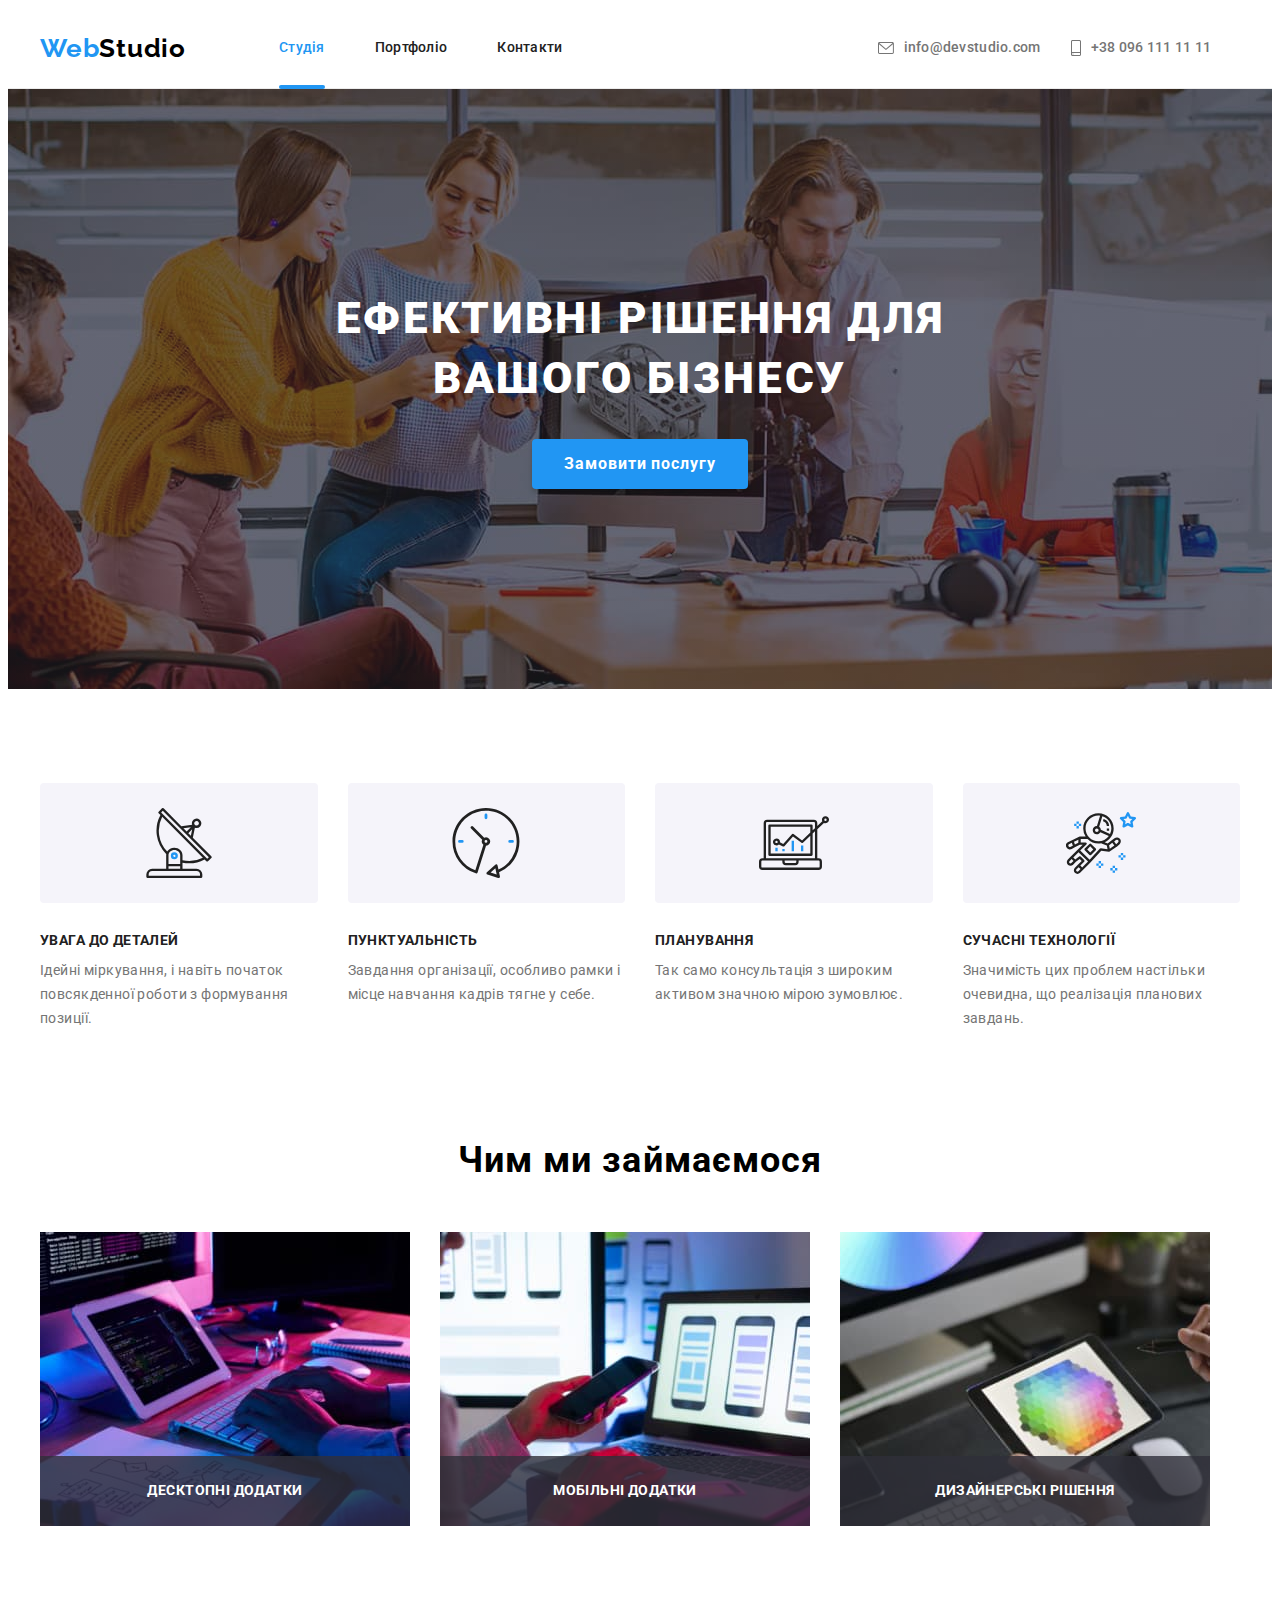
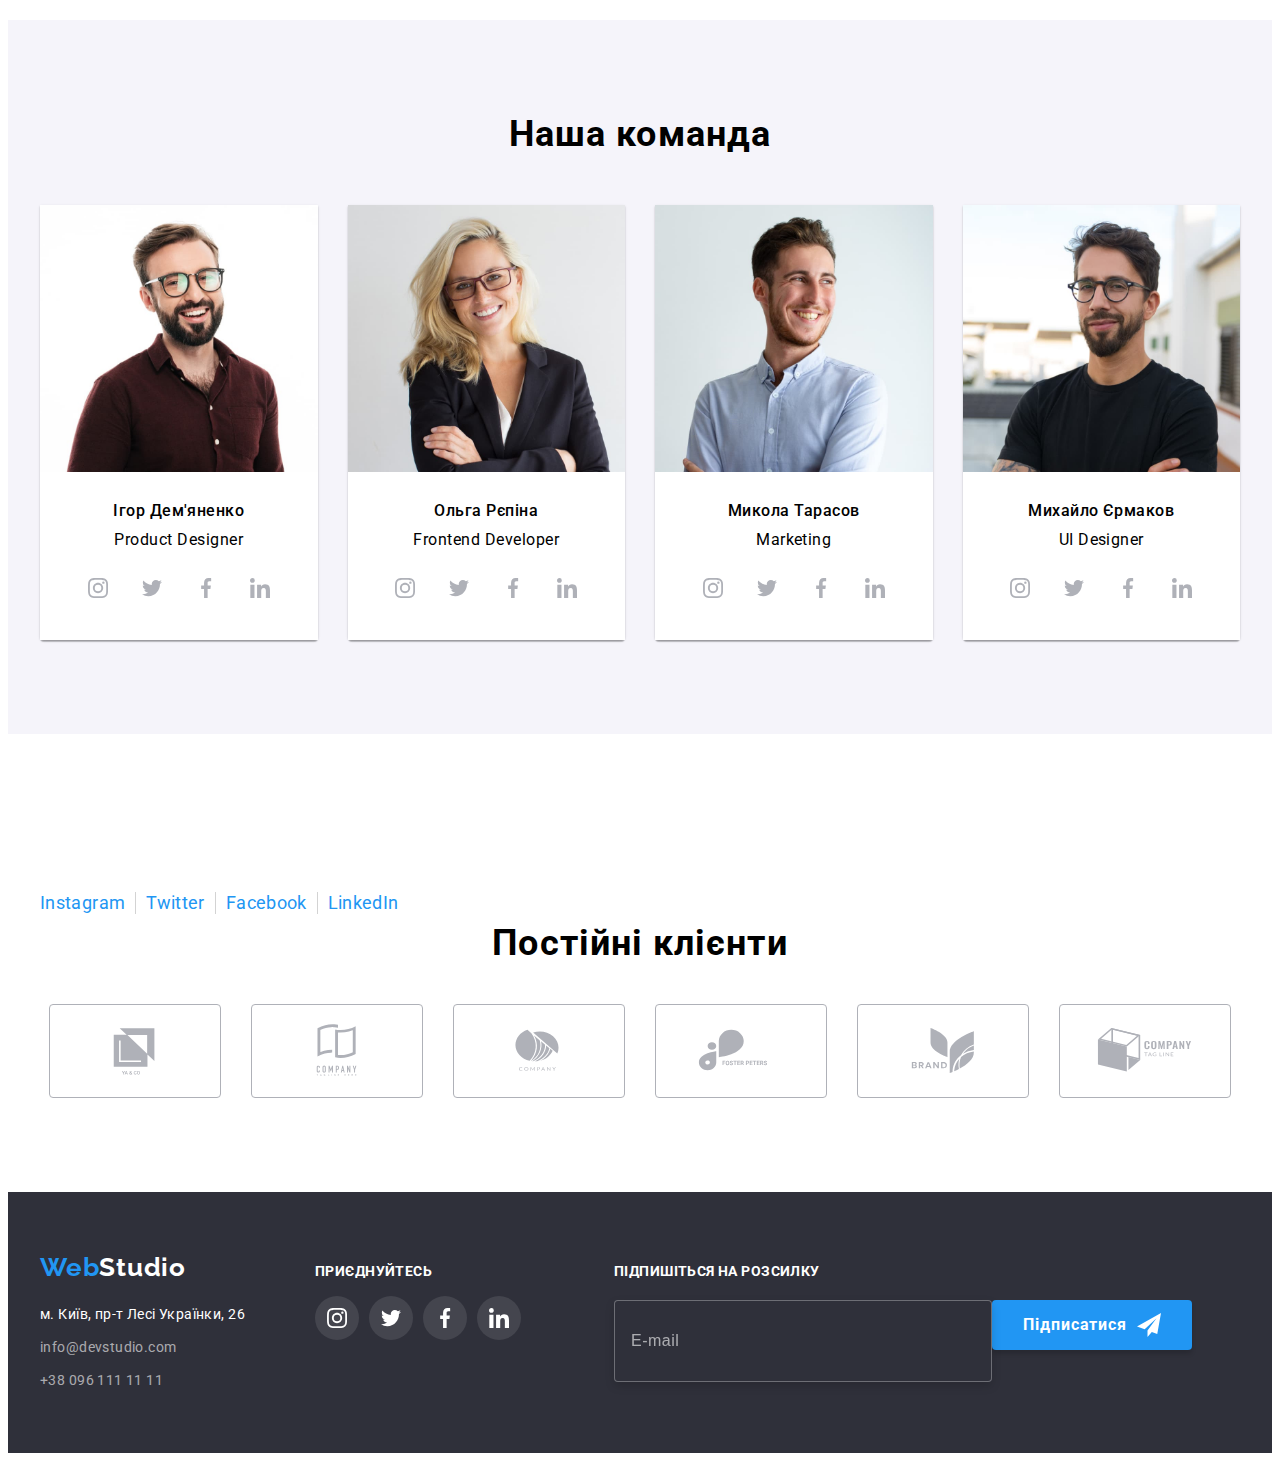
==== commit af429aae: "19" ====
--- a/index.html
+++ b/index.html
@@ -53,16 +53,14 @@
             <use href="./images/icons.svg#icon-smartphone"></use>
           </svg>
           +38 096 111 11 11</a
-        >
+        >         
         </div>
-        
         <button type="button" class="open__button" data-menu-open>
-            <svg aria-label="перерключатель мобильного меню">
+            <svg class="menu__svg" aria-label="перерключатель мобильного меню">
               <use class="icon-open" href="./images/icons.svg#icon-menu_40px"></use>
             </svg>
           </button>       
 
-                 
           <div class="menu is-hidden" data-menu>
             <div class="menu__conteiner">
               <div class="menu__top">
@@ -510,6 +508,12 @@
       </section>
       <section class="claents__section section">
         <div class="container">
+          <ul class="soc__list list">
+            <li class="soc__item"><a class="soc__link link" href="/">Instagram</a></li>
+            <li class="soc__item"><a class="soc__link link" href="/">Twitter</a></li>
+            <li class="soc__item"><a class="soc__link link" href="/">Facebook</a></li>
+            <li class="soc__item"><a class="soc__link link" href="/">LinkedIn</a></li>
+          </ul>
           <h2 class="claents__title">Постійні клієнти</h2>
             <ul class="claents__list list">
               <li class="claents__item"><a class="claents__link link" href=""><svg class="claents__icon"><use href="./images/icons.svg#icon-Logo"></use></svg></a></li>
--- a/css/main.min.css
+++ b/css/main.min.css
@@ -1 +1 @@
-@import"https://fonts.googleapis.com/css2?family=Raleway:wght@700&family=Roboto:wght@400;500;700;900&display=swap";h1,h2,h3,p,ul{margin:0px;padding:0px}body{font-family:"Roboto",Times;color:var(--main-text-color)}.container{margin-left:auto;margin-right:auto;padding-left:15px;padding-right:15px}@media screen and (max-width: 479px){.container{width:100%}}@media screen and (min-width: 480px){.container{width:480px}}@media screen and (min-width: 768px){.container{width:768px}}@media screen and (min-width: 1200px){.container{width:1200px}}@media screen and (max-width: 479px){.section{padding-top:60px;padding-bottom:60px}}@media screen and (min-width: 480px){.section{padding-top:60px;padding-bottom:60px}}@media screen and (min-width: 768px){.section{padding-top:60px;padding-bottom:60px}}@media screen and (min-width: 1200px){.section{padding-top:94px;padding-bottom:94px}}.list{list-style:none}.link{text-decoration:none}header{position:relative;-webkit-box-align:center;-ms-flex-align:center;align-items:center;border-bottom:1px solid #ececec;font-weight:500;font-size:14px;line-height:1.14;letter-spacing:.02em}.header__nav{position:relative;display:-webkit-box;display:-ms-flexbox;display:flex;-webkit-box-pack:baseline;-ms-flex-pack:baseline;justify-content:baseline;-webkit-box-align:center;-ms-flex-align:center;align-items:center}.logo{padding-top:16px;padding-bottom:16px;margin-right:93px;font-family:"Raleway";font-weight:700;font-size:26px;line-height:1.19;letter-spacing:.03em;color:#2196f3}@media screen and (max-width: 1199px){.logo{font-size:24px;line-height:1.166;margin-right:88px}}.logo__span{color:#000}.header__list{display:-webkit-box;display:-ms-flexbox;display:flex;gap:50px}@media screen and (max-width: 767px){.header__list{display:none}}.header__link{display:block;position:relative;padding-top:32px;padding-bottom:32px;color:#212121;-webkit-transition:250ms cubic-bezier(0.4, 0, 0.2, 1);transition:250ms cubic-bezier(0.4, 0, 0.2, 1)}.header__link:hover{color:#2196f3}.header__link.current{position:relative;color:#2196f3}.header__link.current::after{content:"";position:absolute;left:0;bottom:-1px;width:100%;height:4px;border-radius:2px;background-color:#2196f3}.header__e-mail,.header__tel{display:block;display:-webkit-box;display:-ms-flexbox;display:flex;-webkit-box-align:center;-ms-flex-align:center;align-items:center;padding-top:32px;padding-bottom:32px;color:#757575;-webkit-transition:250ms cubic-bezier(0.4, 0, 0.2, 1);transition:250ms cubic-bezier(0.4, 0, 0.2, 1)}.header__e-mail:hover,.header__tel:hover{color:#2196f3}.header__e-mail:hover>svg,.header__tel:hover>svg{fill:#2196f3}.header__e-mail:focus,.header__tel:focus{color:#2196f3}.header__e-mail:focus>svg,.header__tel:focus>svg{fill:#2196f3}@media screen and (max-width: 767px){.header__e-mail,.header__tel{display:none}}@media screen and (min-width: 1200px){.header__e-mail{margin-left:315px;margin-right:30px}}@media screen and (max-width: 1199px){.header__e-mail{font-size:12px;line-height:1.667;margin-bottom:10px;padding:0}}@media screen and (max-width: 1199px){.header__tel{font-size:12px;line-height:1.667;margin:0;padding:0}}.tabl{display:-webkit-box;display:-ms-flexbox;display:flex}@media screen and (max-width: 1199px){.tabl{display:-webkit-box;display:-ms-flexbox;display:flex;-webkit-box-orient:vertical;-webkit-box-direction:normal;-ms-flex-direction:column;flex-direction:column;margin-left:90px}}.header__icon{display:block;margin-right:10px;fill:#757575;-webkit-transition:250ms cubic-bezier(0.4, 0, 0.2, 1);transition:250ms cubic-bezier(0.4, 0, 0.2, 1)}.header__icon--envelope{width:16px;height:12px}@media screen and (max-width: 1199px){.header__icon--envelope{width:14px;height:10px}}.header__icon--smartphone{width:10px;height:16px}@media screen and (max-width: 1199px){.header__icon--smartphone{width:10px;height:14px}}.open__button{margin-left:auto;display:-webkit-box;display:-ms-flexbox;display:flex;-webkit-box-pack:center;-ms-flex-pack:center;justify-content:center;-webkit-box-align:center;-ms-flex-align:center;align-items:center;width:40px;height:40px;border:none;background-color:rgba(0,0,0,0)}@media screen and (min-width: 767px){.open__button{display:none}}.close__button{position:absolute;top:0;right:0;width:40px;height:40px;-webkit-transform:translate(-15px, 10px);transform:translate(-15px, 10px);border:none;background-color:rgba(0,0,0,0)}@media screen and (min-width: 767px){.close__button{display:none}}.menu__svg{width:40px;height:40px;fill:#212121}.close__button:active .menu__svg{fill:#2196f3}.open__button:active .menu__svg{fill:#2196f3}.menu{position:fixed;opacity:.99;top:0;left:0;width:100vw;height:100vh;padding-bottom:48px;padding-left:40px;padding-right:40px;background-color:#fff;opacity:1;-webkit-transition:opacity 250ms cubic-bezier(0.4, 0, 0.2, 1);transition:opacity 250ms cubic-bezier(0.4, 0, 0.2, 1);z-index:1;border-radius:4px;visibility:visible}@media screen and (min-width: 767px){.menu{display:none}}.menu>.menu__conteiner{position:relative;height:100%;display:-webkit-box;display:-ms-flexbox;display:flex;-webkit-box-orient:vertical;-webkit-box-direction:normal;-ms-flex-direction:column;flex-direction:column;-webkit-box-pack:justify;-ms-flex-pack:justify;justify-content:space-between;overflow:auto}.menu.is-hidden{visibility:hidden;opacity:0;pointer-events:none}.menu__top{padding-top:48px}.menu__item:not(:last-child){margin-bottom:20px}.menu__link{font-size:40px;line-height:1.175;text-align:left;letter-spacing:.02em;color:#212121;-webkit-transition:250ms cubic-bezier(0.4, 0, 0.2, 1);transition:250ms cubic-bezier(0.4, 0, 0.2, 1)}.menu__link:hover,.menu__link :focus{color:#2196f3}.menu__link:not(:last-child){margin-bottom:20px}.menu__tel{display:block;margin-top:50px;font-weight:500;font-size:34px;line-height:1.176;letter-spacing:.02em;color:#2196f3}.menu__e-mail{margin-top:32px;display:block;font-weight:500;font-size:24px;line-height:28px;letter-spacing:.02em;color:#757575}.soc__list{display:-webkit-box;display:-ms-flexbox;display:flex;margin-top:64px;-webkit-box-pack:baseline;-ms-flex-pack:baseline;justify-content:baseline}.soc__item{display:-webkit-box;display:-ms-flexbox;display:flex}.soc__item:not(:last-child){margin-right:10px}.soc__item:not(:first-child)::before{content:"";width:1px;height:22px;background-color:rgba(33,33,33,.2);margin-right:10px}.soc__link{font-size:18px;line-height:1.22;letter-spacing:.02em;color:#2196f3}.overlay{max-width:1600px;height:400px;margin:auto;background-repeat:no-repeat;background-position:center;background-size:cover;background-color:#212121}@media screen and (max-width: 767px){.overlay{background-image:-webkit-gradient(linear, left top, right top, from(rgba(47, 48, 58, 0.4))),url("../images/hero-mob.jpg");background-image:linear-gradient(to right, rgba(47, 48, 58, 0.4) rgba(47, 48, 58, 0.4)),url("../images/hero-mob.jpg")}}@media screen and (max-width: 767px)and (min-device-pixel-ratio: 2),screen and (max-width: 767px)and (-webkit-min-device-pixel-ratio: 2),screen and (max-width: 767px)and (min-resolution: 192dpi),screen and (max-width: 767px)and (min-resolution: 2dppx){.overlay{background-image:-webkit-gradient(linear, left top, right top, from(rgba(47, 48, 58, 0.4))),url("../images/hero-mob-2x.jpg");background-image:linear-gradient(to right, rgba(47, 48, 58, 0.4) rgba(47, 48, 58, 0.4)),url("../images/hero-mob-2x.jpg")}}@media screen and (min-width: 768px){.overlay{background-image:-webkit-gradient(linear, left top, right top, from(rgba(47, 48, 58, 0.4))),url("../images/hero-tab.jpg");background-image:linear-gradient(to right, rgba(47, 48, 58, 0.4) rgba(47, 48, 58, 0.4)),url("../images/hero-tab.jpg")}}@media screen and (min-width: 768px)and (min-device-pixel-ratio: 2),screen and (min-width: 768px)and (-webkit-min-device-pixel-ratio: 2),screen and (min-width: 768px)and (min-resolution: 192dpi),screen and (min-width: 768px)and (min-resolution: 2dppx){.overlay{background-image:-webkit-gradient(linear, left top, right top, from(rgba(47, 48, 58, 0.4))),url("../images/hero-tab-2x.jpg");background-image:linear-gradient(to right, rgba(47, 48, 58, 0.4) rgba(47, 48, 58, 0.4)),url("../images/hero-tab-2x.jpg")}}@media screen and (min-width: 1200px){.overlay{background-image:-webkit-gradient(linear, left top, right top, from(rgba(47, 48, 58, 0.4))),url("../images/hero-desc.jpg");background-image:linear-gradient(to right, rgba(47, 48, 58, 0.4) rgba(47, 48, 58, 0.4)),url("../images/hero-desc.jpg");height:600px}}@media screen and (min-width: 1200px)and (min-device-pixel-ratio: 2),screen and (min-width: 1200px)and (-webkit-min-device-pixel-ratio: 2),screen and (min-width: 1200px)and (min-resolution: 192dpi),screen and (min-width: 1200px)and (min-resolution: 2dppx){.overlay{background-image:-webkit-gradient(linear, left top, right top, from(rgba(47, 48, 58, 0.4))),url("../images/hero-desc-2x.jpg");background-image:linear-gradient(to right, rgba(47, 48, 58, 0.4) rgba(47, 48, 58, 0.4)),url("../images/hero-desc-2x.jpg")}}@media screen and (max-width: 1199px){.overlay{height:400px}}.hero__div{text-align:center;padding-top:200px;padding-bottom:200px}@media screen and (max-width: 1199px){.hero__div{padding-top:118px;padding-bottom:118px}}.hero__title{margin-bottom:30px;font-weight:900;font-size:44px;line-height:1.36;letter-spacing:.06em;text-transform:uppercase;color:#fff}@media screen and (max-width: 1199px){.hero__title{font-size:26px;line-height:1.62}}.hero__btn{font-family:inherit;padding:auto;width:216px;height:50px;font-weight:700;font-size:16px;line-height:1.875;-webkit-box-align:center;-ms-flex-align:center;align-items:center;text-align:center;letter-spacing:.06em;cursor:pointer;color:#fff;background-color:#2196f3;-webkit-box-shadow:0px 4px 4px rgba(0,0,0,.15);box-shadow:0px 4px 4px rgba(0,0,0,.15);border-radius:4px;border:rgba(0,0,0,0)}@media screen and (max-width: 1199px){.hero__btn{width:200px}}.backdrop{position:fixed;top:0;left:0;width:100%;height:100%;background-color:rgba(0,0,0,.2);opacity:1;-webkit-transition:opacity 250ms cubic-bezier(0.4, 0, 0.2, 1);transition:opacity 250ms cubic-bezier(0.4, 0, 0.2, 1);z-index:1;overflow-y:scroll}.backdrop.is-hidden{visibility:hidden;opacity:0;pointer-events:none}.backdrop.is-hidden .modal{-webkit-transform:translate(-50%, -50%) scale(0.3);transform:translate(-50%, -50%) scale(0.3)}.modal{-webkit-transition:-webkit-transform 250ms cubic-bezier(0.4, 0, 0.2, 1);transition:-webkit-transform 250ms cubic-bezier(0.4, 0, 0.2, 1);transition:transform 250ms cubic-bezier(0.4, 0, 0.2, 1);transition:transform 250ms cubic-bezier(0.4, 0, 0.2, 1), -webkit-transform 250ms cubic-bezier(0.4, 0, 0.2, 1);padding:40px;-webkit-box-pack:center;-ms-flex-pack:center;justify-content:center;background:#fff;-webkit-box-shadow:0px 1px 3px rgba(0,0,0,.12),0px 1px 1px rgba(0,0,0,.14),0px 2px 1px rgba(0,0,0,.2);box-shadow:0px 1px 3px rgba(0,0,0,.12),0px 1px 1px rgba(0,0,0,.14),0px 2px 1px rgba(0,0,0,.2);border-radius:4px;z-index:2;visibility:visible}@media screen and (max-width: 479px){.modal{margin-top:93px;margin-left:15px;margin-right:15px}}@media screen and (min-width: 480px){.modal{position:absolute;top:50%;left:50%;-webkit-transform:translate(-50%, -50%) scale(1);transform:translate(-50%, -50%) scale(1);width:450px;height:609px}}@media screen and (min-width: 1200px){.modal{width:528px;height:581px}}.modal__button{position:absolute;top:0;right:0;display:-webkit-box;display:-ms-flexbox;display:flex;-webkit-box-pack:center;-ms-flex-pack:center;justify-content:center;-webkit-box-align:center;-ms-flex-align:center;align-items:center;width:30px;height:30px;-webkit-transform:translate(-8px, 8px);transform:translate(-8px, 8px);-webkit-transition:250ms cubic-bezier(0.4, 0, 0.2, 1);transition:250ms cubic-bezier(0.4, 0, 0.2, 1);font-family:inherit;border-radius:50%;border:1px solid rgba(0,0,0,.1);background-color:#fff}.modal__icon{width:18px;height:18px;fill:#000}.modal__icon:active{fill:#2196f3}.modal__title{text-align:center;margin-bottom:12px;font-weight:700;font-size:20px;line-height:1.15;letter-spacing:.03em;color:#212121}@media screen and (max-width: 1199px){.modal__title{line-height:1.5}}.modal__fields{position:relative;margin-bottom:10px}.modal__label{display:-webkit-box;display:-ms-flexbox;display:flex;-webkit-box-orient:vertical;-webkit-box-direction:normal;-ms-flex-direction:column;flex-direction:column;font-family:inherit;font-weight:400;font-size:12px;line-height:1.66;letter-spacing:.01em;color:#757575}.modal__input{font-family:inherit;width:100%;height:40px;padding-left:42px;font-weight:500;font-size:16px;line-height:1.875;letter-spacing:.03em;-webkit-transition:250ms cubic-bezier(0.4, 0, 0.2, 1);transition:250ms cubic-bezier(0.4, 0, 0.2, 1);border:1px solid rgba(33,33,33,.2);border-radius:4px}.modal__input:focus{border:1px solid #2196f3;outline:none}.input__svg{display:inline-block;position:absolute;bottom:0;left:0;width:18px;height:18px;-webkit-transform:translate(12px, -11px);transform:translate(12px, -11px);fill:#212121}.modal__input:focus+.input__svg{fill:#2196f3}.modal__textarea{font-family:inherit;display:block;resize:none;width:100%;height:120px;padding:12px 16px;margin-bottom:20px;font-weight:400;font-size:12px;line-height:1.66;letter-spacing:.01em;color:#212121;-webkit-transition:250ms cubic-bezier(0.4, 0, 0.2, 1);transition:250ms cubic-bezier(0.4, 0, 0.2, 1);border:1px solid rgba(33,33,33,.2);border-radius:4px}.modal__textarea::-webkit-input-placeholder{font-family:inherit;font-weight:400;font-size:12px;line-height:1.66;letter-spacing:.01em;color:rgba(117,117,117,.5)}.modal__textarea::-moz-placeholder{font-family:inherit;font-weight:400;font-size:12px;line-height:1.66;letter-spacing:.01em;color:rgba(117,117,117,.5)}.modal__textarea:-ms-input-placeholder{font-family:inherit;font-weight:400;font-size:12px;line-height:1.66;letter-spacing:.01em;color:rgba(117,117,117,.5)}.modal__textarea::-ms-input-placeholder{font-family:inherit;font-weight:400;font-size:12px;line-height:1.66;letter-spacing:.01em;color:rgba(117,117,117,.5)}.modal__textarea::placeholder{font-family:inherit;font-weight:400;font-size:12px;line-height:1.66;letter-spacing:.01em;color:rgba(117,117,117,.5)}.modal__textarea:focus{border:1px solid #2196f3;outline:none}.checkbox{position:absolute;width:1px;height:1px;margin:-1px;border:0;padding:0;clip:rect(0 0 0 0);overflow:hidden}.checkbox__label{display:-webkit-box;display:-ms-flexbox;display:flex;-webkit-box-align:center;-ms-flex-align:center;align-items:center;-webkit-box-pack:center;-ms-flex-pack:center;justify-content:center}.checkbox__icon{display:block;margin-right:7px;width:16px;height:15px;border:2px solid #000;border-radius:2px;-webkit-box-shadow:0px 4px 4px rgba(0,0,0,.25);box-shadow:0px 4px 4px rgba(0,0,0,.25)}.checkbox:checked+.checkbox__icon{border-color:#2196f3;background-color:#2196f3;background-image:url("../images/icon-check.svg");background-size:contain;background-origin:border-box;-webkit-transition:250ms cubic-bezier(0.4, 0, 0.2, 1);transition:250ms cubic-bezier(0.4, 0, 0.2, 1)}.checkbox__text{font-weight:400;font-size:14px;line-height:1.71;letter-spacing:.03em;color:#757575}@media screen and (max-width: 1199px){.checkbox__text{font-size:12px;line-height:1.1667}}.checkbox__link{font-weight:400;font-size:14px;line-height:1.71;letter-spacing:.03em;color:#2196f3}@media screen and (max-width: 1199px){.checkbox__link{font-size:12px;line-height:1.1667}}.checkbox__btn{font-family:inherit;padding:auto;width:200px;height:50px;margin-top:30px;display:block;margin-left:auto;margin-right:auto;font-weight:700;font-size:16px;line-height:1.875;-webkit-box-align:center;-ms-flex-align:center;align-items:center;text-align:center;letter-spacing:.06em;cursor:pointer;color:#fff;background-color:#2196f3;-webkit-box-shadow:0px 4px 4px rgba(0,0,0,.15);box-shadow:0px 4px 4px rgba(0,0,0,.15);border-radius:4px;border:rgba(0,0,0,0)}@media screen and (max-width: 1199px){.benefits__section{padding-top:60px;padding-bottom:60px}}@media screen and (min-width: 1200px){.benefits__section{padding-top:94px}}.benefits__list{-webkit-box-pack:center;-ms-flex-pack:center;justify-content:center}@media screen and (min-width: 480px){.benefits__list{display:-webkit-box;display:-ms-flexbox;display:flex;-ms-flex-wrap:wrap;flex-wrap:wrap}}@media screen and (min-width: 768px){.benefits__list{margin:-15px}}@media screen and (max-width: 480px){.benefits__item{width:100%}.benefits__item:not(:last-child){margin-bottom:30px}}@media screen and (min-width: 480px){.benefits__item{width:450px}.benefits__item:not(:last-child){margin-bottom:30px}}@media screen and (min-width: 480px){.benefits__item{width:450px}.benefits__item:not(:last-child){margin-bottom:30px}}@media screen and (min-width: 768px){.benefits__item{width:calc((100% - 60px)/2);margin:15px}}@media screen and (min-width: 1200px){.benefits__item{width:calc((100% - 120px)/4);margin:15px}}.benefits__div{position:relative;height:120px;margin-bottom:30px;background-color:#f5f4fa;border-radius:4px}.benefits__icon{position:absolute;top:50%;left:50%;-webkit-transform:translate(-50%, -50%);transform:translate(-50%, -50%);width:70px;height:70px}.benefits__title{margin-top:30px;margin-bottom:10px;font-weight:700;font-size:14px;line-height:1.14;letter-spacing:.03em;text-transform:uppercase;color:#212121}@media screen and (max-width: 767px){.benefits__title{text-align:center}}.benefits__text{font-size:14px;line-height:1.71;letter-spacing:.03em;color:#757575}@media screen and (max-width: 1200px){.our-work__section{display:none}}.our-work__title{margin-bottom:50px;font-weight:700;font-size:36px;line-height:1.16;text-align:center;letter-spacing:.03em}.our-work__list{display:-webkit-box;display:-ms-flexbox;display:flex;gap:30px}.our-work__container{position:relative}.our-work__img{display:block}.our-work__div{position:absolute;display:-webkit-box;display:-ms-flexbox;display:flex;-webkit-box-pack:center;-ms-flex-pack:center;justify-content:center;-webkit-box-align:center;-ms-flex-align:center;align-items:center;width:100%;height:70px;left:0;bottom:0;background-color:rgba(47,48,58,.8)}.our-work__text{display:block;font-weight:700;font-size:14px;line-height:1.14;letter-spacing:.03em;text-transform:uppercase;color:#fff}.our-team__section{background:#f5f4fa}.our-team__div{background-color:#fff}.our-team__title{margin-bottom:50px;font-weight:700;font-size:36px;line-height:1.16;text-align:center;letter-spacing:.03em}@media screen and (max-width: 1199px){.our-team__title{margin-bottom:30px}}.our-team__list{gap:30px}@media screen and (min-width: 768px){.our-team__list{display:-webkit-box;display:-ms-flexbox;display:flex;-ms-flex-wrap:wrap;flex-wrap:wrap}}@media screen and (min-width: 1200px){.our-team__list{display:-webkit-box;display:-ms-flexbox;display:flex;-ms-flex-wrap:nowrap;flex-wrap:nowrap}}.our-team__item{-webkit-box-shadow:0px 1px 3px rgba(0,0,0,.12),0px 1px 1px rgba(0,0,0,.14),0px 2px 1px rgba(0,0,0,.2);box-shadow:0px 1px 3px rgba(0,0,0,.12),0px 1px 1px rgba(0,0,0,.14),0px 2px 1px rgba(0,0,0,.2);border-radius:0px 0px 4px 4px}@media screen and (max-width: 767px){.our-team__item:not(:last-child){margin-bottom:30px}}.our-team__img{display:block}.our-team__div{padding-top:30px;padding-bottom:30px}.our-team__name{margin-bottom:10px;font-weight:500;font-size:16px;line-height:1.18;text-align:center;letter-spacing:.03em}.our-team__text{font-size:16px;line-height:1.18;text-align:center;letter-spacing:.03em;color:var(--other-text-color)}.social__item{margin-top:16px;display:-webkit-box;display:-ms-flexbox;display:flex;-webkit-box-pack:center;-ms-flex-pack:center;justify-content:center}.social__list:not(:last-child){margin-right:10px}.social__link{display:-webkit-box;display:-ms-flexbox;display:flex;-webkit-box-pack:center;-ms-flex-pack:center;justify-content:center;-webkit-box-align:center;-ms-flex-align:center;align-items:center;width:44px;height:44px;border-radius:50%;-webkit-transition:250ms cubic-bezier(0.4, 0, 0.2, 1);transition:250ms cubic-bezier(0.4, 0, 0.2, 1)}.social__link:hover{background-color:#2196f3}.social__link:hover>svg{fill:#fff}.social__link:focus{background-color:#2196f3}.social__link:focus>svg{fill:#fff}.social__icon{width:20px;height:20px;fill:#afb1b8;-webkit-transition:250ms cubic-bezier(0.4, 0, 0.2, 1);transition:250ms cubic-bezier(0.4, 0, 0.2, 1)}.social__icon:hover{fill:#fff}.social__icon:focus{fill:#fff}.social-link:hover>svg,.social-link:focus>svg{fill:#fff}.claents__title{margin-bottom:50 px;font-weight:700;font-size:36px;line-height:1.666;text-align:center;letter-spacing:.03em}@media screen and (max-width: 1199px){.claents__title{margin-bottom:30px}}.claents__list{margin-top:30px;display:-webkit-box;display:-ms-flexbox;display:flex;-webkit-box-pack:center;-ms-flex-pack:center;justify-content:center;gap:30px}@media screen and (max-width: 1199px){.claents__list{-ms-flex-wrap:wrap;flex-wrap:wrap}}.claents__link{display:-webkit-box;display:-ms-flexbox;display:flex;-webkit-box-pack:center;-ms-flex-pack:center;justify-content:center;-webkit-box-align:center;-ms-flex-align:center;align-items:center;width:170px;height:92px;border:1px solid #afb1b8;border-radius:4px;-webkit-transition:250ms cubic-bezier(0.4, 0, 0.2, 1);transition:250ms cubic-bezier(0.4, 0, 0.2, 1)}@media screen and (max-width: 479px){.claents__link{width:100%}}@media screen and (min-width: 480px){.claents__link{width:210px}}@media screen and (min-width: 768px){.claents__link{width:226px}}@media screen and (min-width: 1200px){.claents__link{width:170px}}.claents__link:hover{border:1px solid #2196f3}.claents__link:hover>svg{fill:#2196f3}.claents__link:focus{border:1px solid #2196f3;outline:none}.claents__link:focus>svg{fill:#2196f3}.claents__icon{display:block;width:106px;height:60px;fill:#afb1b8;-webkit-transition:250ms cubic-bezier(0.4, 0, 0.2, 1);transition:250ms cubic-bezier(0.4, 0, 0.2, 1)}.footer{background-color:#2f303a;padding-top:60px;padding-bottom:60px}.footer__container{display:-webkit-box;display:-ms-flexbox;display:flex;-webkit-box-align:baseline;-ms-flex-align:baseline;align-items:baseline}@media screen and (max-width: 767px){.footer__container{-webkit-box-orient:vertical;-webkit-box-direction:normal;-ms-flex-direction:column;flex-direction:column;gap:60px;-webkit-box-align:center;-ms-flex-align:center;align-items:center;-ms-flex-line-pack:center;align-content:center;-webkit-box-pack:center;-ms-flex-pack:center;justify-content:center;text-align:center}}@media screen and (min-width: 768px){.footer__container{-ms-flex-wrap:wrap;flex-wrap:wrap;-webkit-box-pack:center;-ms-flex-pack:center;justify-content:center;text-align:center}}@media screen and (min-width: 1200px){.footer__container{-ms-flex-wrap:nowrap;flex-wrap:nowrap;-webkit-box-pack:left;-ms-flex-pack:left;justify-content:left;text-align:left}}@media screen and (max-width: 767px){.contacts{margin-right:0}}@media screen and (min-width: 768px){.contacts{margin-right:165px}}@media screen and (min-width: 1200px){.contacts{margin-right:70px}}.logo--footer{margin:0}.logo__span--footer{color:#fff}.social__div{margin-right:93px}@media screen and (max-width: 1199px){.social__div{margin-right:0}}.social__title,.submit__title{font-weight:700;font-size:14px;line-height:1.14;letter-spacing:.03em;text-transform:uppercase;color:#fff}.footer__address{font-style:normal;margin-bottom:9px}@media screen and (max-width: 1199px){.footer__address{margin-bottom:8px}}.footer__text{margin-top:20px;font-size:14px;line-height:1.71;letter-spacing:.03em;color:#fff}.tel__div{margin-top:9px}@media screen and (max-width: 1199px){.tel__div{margin-top:8px}}.footer__tel,.footer__e-mail{font-size:14px;line-height:1.71;letter-spacing:.03em;color:rgba(255,255,255,.6)}.footer__e-mail{margin-top:9px}.social__link--footer{background-color:rgba(255,255,255,.1)}.social__icon--footer{fill:#fff}@media screen and (max-width: 1199px){.submit__div{-webkit-box-orient:vertical;-webkit-box-direction:normal;-ms-flex-direction:column;flex-direction:column;-webkit-box-align:center;-ms-flex-align:center;align-items:center;-ms-flex-line-pack:center;align-content:center;-webkit-box-pack:center;-ms-flex-pack:center;justify-content:center;text-align:center;gap:20px}}@media screen and (min-width: 768px){.submit__div{margin-top:60px}}@media screen and (min-width: 1200px){.submit__div{margin-top:0}}.submit__title{display:block;margin-bottom:20px}@media screen and (max-width: 1200px){.input__div{display:-webkit-box;display:-ms-flexbox;display:flex;-webkit-box-orient:vertical;-webkit-box-direction:normal;-ms-flex-direction:column;flex-direction:column;-webkit-box-align:center;-ms-flex-align:center;align-items:center;-ms-flex-line-pack:center;align-content:center;-webkit-box-pack:center;-ms-flex-pack:center;justify-content:center;text-align:center;gap:20px}}@media screen and (min-width: 1200px){.input__div{display:-webkit-box;display:-ms-flexbox;display:flex;-webkit-box-orient:horizontal;-webkit-box-direction:normal;-ms-flex-direction:row;flex-direction:row}}.footer input{-webkit-box-pack:center;-ms-flex-pack:center;justify-content:center;margin:0;width:450px;height:50px;padding-left:16px;padding-top:15px;padding-bottom:15px;border:1px solid rgba(255,255,255,.3);-webkit-filter:drop-shadow(0px 4px 4px rgba(0, 0, 0, 0.15));filter:drop-shadow(0px 4px 4px rgba(0, 0, 0, 0.15));border-radius:4px;background-color:#2f303a}.footer input::-webkit-input-placeholder{font-weight:400;font-size:16px;line-height:1.25;letter-spacing:.03em;color:rgba(255,255,255,.6)}.footer input::-moz-placeholder{font-weight:400;font-size:16px;line-height:1.25;letter-spacing:.03em;color:rgba(255,255,255,.6)}.footer input:-ms-input-placeholder{font-weight:400;font-size:16px;line-height:1.25;letter-spacing:.03em;color:rgba(255,255,255,.6)}.footer input::-ms-input-placeholder{font-weight:400;font-size:16px;line-height:1.25;letter-spacing:.03em;color:rgba(255,255,255,.6)}.footer input::placeholder{font-weight:400;font-size:16px;line-height:1.25;letter-spacing:.03em;color:rgba(255,255,255,.6)}@media screen and (min-width: 1200px){.footer input{width:358px}}@media screen and (max-width: 479px){.footer input{width:100%}}.submit__button{display:-webkit-box;display:-ms-flexbox;display:flex;font-family:inherit;width:200px;height:50px;font-weight:700;font-size:16px;line-height:1.875;-webkit-box-align:center;-ms-flex-align:center;align-items:center;text-align:center;-webkit-box-pack:center;-ms-flex-pack:center;justify-content:center;letter-spacing:.06em;cursor:pointer;color:#fff;background-color:#2196f3;-webkit-box-shadow:0px 4px 4px rgba(0,0,0,.15);box-shadow:0px 4px 4px rgba(0,0,0,.15);border-radius:4px;border:rgba(0,0,0,0)}.submit__icon{margin-left:10px;width:24px;height:24px;fill:#fff}.portfolio__list{display:-webkit-box;display:-ms-flexbox;display:flex;-webkit-box-pack:center;-ms-flex-pack:center;justify-content:center;margin-bottom:50px;gap:8px}.portfolio-btn:hover,.portfolio-btn:focus{color:#fff;background-color:#2196f3;-webkit-box-shadow:0px 3px 1px rgba(0,0,0,.1),0px 1px 2px rgba(0,0,0,.08),0px 2px 2px rgba(0,0,0,.12);box-shadow:0px 3px 1px rgba(0,0,0,.1),0px 1px 2px rgba(0,0,0,.08),0px 2px 2px rgba(0,0,0,.12)}.portfolio__btn{font-family:inherit;padding:6px 22px;font-weight:500;font-size:16px;line-height:1.62;text-align:center;letter-spacing:.03em;color:#212121;background:#f5f4fa;border-radius:4px;border:rgba(0,0,0,0);-webkit-transition:250ms cubic-bezier(0.4, 0, 0.2, 1);transition:250ms cubic-bezier(0.4, 0, 0.2, 1)}.portfolio__btn:hover{color:#fff;background-color:#2196f3;-webkit-box-shadow:0px 3px 1px rgba(0,0,0,.1),0px 1px 2px rgba(0,0,0,.08),0px 2px 2px rgba(0,0,0,.12);box-shadow:0px 3px 1px rgba(0,0,0,.1),0px 1px 2px rgba(0,0,0,.08),0px 2px 2px rgba(0,0,0,.12)}.portfolio__btn:focus{color:#fff;background-color:#2196f3;-webkit-box-shadow:0px 3px 1px rgba(0,0,0,.1),0px 1px 2px rgba(0,0,0,.08),0px 2px 2px rgba(0,0,0,.12);box-shadow:0px 3px 1px rgba(0,0,0,.1),0px 1px 2px rgba(0,0,0,.08),0px 2px 2px rgba(0,0,0,.12)}.examples__list{display:-webkit-box;display:-ms-flexbox;display:flex;-ms-flex-wrap:wrap;flex-wrap:wrap;gap:30px}.examples__item{position:relative;width:370px;gap:30px;border:1px solid #eee;-webkit-transition:250ms cubic-bezier(0.4, 0, 0.2, 1);transition:250ms cubic-bezier(0.4, 0, 0.2, 1)}.examples__item:hover{-webkit-box-shadow:0px 1px 1px rgba(0,0,0,.12),0px 4px 4px rgba(0,0,0,.06),1px 4px 6px rgba(0,0,0,.16);box-shadow:0px 1px 1px rgba(0,0,0,.12),0px 4px 4px rgba(0,0,0,.06),1px 4px 6px rgba(0,0,0,.16)}.examples__item:hover .card__div{-webkit-transform:translate(0, 0);transform:translate(0, 0);opacity:1}.examples__item:focus{-webkit-box-shadow:0px 1px 1px rgba(0,0,0,.12),0px 4px 4px rgba(0,0,0,.06),1px 4px 6px rgba(0,0,0,.16);box-shadow:0px 1px 1px rgba(0,0,0,.12),0px 4px 4px rgba(0,0,0,.06),1px 4px 6px rgba(0,0,0,.16)}.examples__item:focus .card__div{-webkit-transform:translate(0, 0);transform:translate(0, 0);opacity:1}.examples__div{position:relative;width:370px;height:294px;overflow:hidden}.card__div{position:absolute;display:-webkit-box;display:-ms-flexbox;display:flex;-webkit-box-pack:center;-ms-flex-pack:center;justify-content:center;-webkit-box-align:center;-ms-flex-align:center;align-items:center;width:100%;height:294px;right:0;top:0;-webkit-transform:translate(0%, 100%);transform:translate(0%, 100%);background:rgba(33,150,243,.9);opacity:0;-webkit-transition:250ms cubic-bezier(0.4, 0, 0.2, 1);transition:250ms cubic-bezier(0.4, 0, 0.2, 1)}.card__text{padding-left:24px;padding-right:24px;font-weight:400;font-size:18px;line-height:1.56;letter-spacing:.03em;color:#fff}.examples-item:hover,.examples-item:focus{border:1px solid #eee;-webkit-box-shadow:0px 1px 1px rgba(0,0,0,.12),0px 4px 4px rgba(0,0,0,.06),1px 4px 6px rgba(0,0,0,.16);box-shadow:0px 1px 1px rgba(0,0,0,.12),0px 4px 4px rgba(0,0,0,.06),1px 4px 6px rgba(0,0,0,.16)}.examples-item:hover .card-div,.examples-item:focus .card-div{-webkit-transform:translate(0, 0);transform:translate(0, 0);opacity:1}.contents__div{padding:20px 24px}.contents__title{margin-bottom:4px;font-weight:700;font-size:18px;line-height:2;letter-spacing:.06em;color:#212121}.contents__text{font-size:16px;line-height:1.88;letter-spacing:.03em;color:#757575}/*# sourceMappingURL=main.min.css.map */+@import"https://fonts.googleapis.com/css2?family=Raleway:wght@700&family=Roboto:wght@400;500;700;900&display=swap";h1,h2,h3,p,ul{margin:0px;padding:0px}body{font-family:"Roboto",Times;color:var(--main-text-color)}.container{margin-left:auto;margin-right:auto;padding-left:15px;padding-right:15px}@media screen and (max-width: 479px){.container{width:100%}}@media screen and (min-width: 480px){.container{width:480px}}@media screen and (min-width: 768px){.container{width:768px}}@media screen and (min-width: 1200px){.container{width:1200px}}@media screen and (max-width: 479px){.section{padding-top:60px;padding-bottom:60px}}@media screen and (min-width: 480px){.section{padding-top:60px;padding-bottom:60px}}@media screen and (min-width: 768px){.section{padding-top:60px;padding-bottom:60px}}@media screen and (min-width: 1200px){.section{padding-top:94px;padding-bottom:94px}}.list{list-style:none}.link{text-decoration:none}header{position:relative;-webkit-box-align:center;-ms-flex-align:center;align-items:center;border-bottom:1px solid #ececec;font-weight:500;font-size:14px;line-height:1.14;letter-spacing:.02em}.header__nav{position:relative;display:-webkit-box;display:-ms-flexbox;display:flex;-webkit-box-pack:baseline;-ms-flex-pack:baseline;justify-content:baseline;-webkit-box-align:center;-ms-flex-align:center;align-items:center}.logo{padding-top:16px;padding-bottom:16px;margin-right:88px;font-family:"Raleway";font-weight:700;font-size:24px;line-height:1.166;letter-spacing:.03em;color:#2196f3}@media screen and (min-width: 1200px){.logo{font-size:26px;line-height:1.19;margin-right:93px}}@media screen and (max-width: 1199px){.logo{margin-right:0px}}.logo__span{color:#000}.header__list{display:-webkit-box;display:-ms-flexbox;display:flex;gap:50px}@media screen and (max-width: 767px){.header__list{display:none}}.header__link{display:block;position:relative;padding-top:32px;padding-bottom:32px;color:#212121;-webkit-transition:250ms cubic-bezier(0.4, 0, 0.2, 1);transition:250ms cubic-bezier(0.4, 0, 0.2, 1)}.header__link:hover{color:#2196f3}.header__link.current{position:relative;color:#2196f3}.header__link.current::after{content:"";position:absolute;left:0;bottom:-1px;width:100%;height:4px;border-radius:2px;background-color:#2196f3}.header__e-mail,.header__tel{display:block;display:-webkit-box;display:-ms-flexbox;display:flex;-webkit-box-align:center;-ms-flex-align:center;align-items:center;padding-top:32px;padding-bottom:32px;color:#757575;-webkit-transition:250ms cubic-bezier(0.4, 0, 0.2, 1);transition:250ms cubic-bezier(0.4, 0, 0.2, 1)}.header__e-mail:hover,.header__tel:hover{color:#2196f3}.header__e-mail:hover>svg,.header__tel:hover>svg{fill:#2196f3}.header__e-mail:focus,.header__tel:focus{color:#2196f3}.header__e-mail:focus>svg,.header__tel:focus>svg{fill:#2196f3}@media screen and (max-width: 767px){.header__e-mail,.header__tel{display:none}}@media screen and (min-width: 1200px){.header__e-mail{margin-left:315px;margin-right:30px}}@media screen and (max-width: 1199px){.header__e-mail{font-size:12px;line-height:1.667;margin-bottom:10px;padding:0}}@media screen and (max-width: 1199px){.header__tel{font-size:12px;line-height:1.667;margin:0;padding:0}}.tabl{display:-webkit-box;display:-ms-flexbox;display:flex}@media screen and (max-width: 1199px){.tabl{display:-webkit-box;display:-ms-flexbox;display:flex;-webkit-box-orient:vertical;-webkit-box-direction:normal;-ms-flex-direction:column;flex-direction:column;margin-left:90px}}.header__icon{display:block;margin-right:10px;fill:#757575;-webkit-transition:250ms cubic-bezier(0.4, 0, 0.2, 1);transition:250ms cubic-bezier(0.4, 0, 0.2, 1)}.header__icon--envelope{width:16px;height:12px}@media screen and (max-width: 1199px){.header__icon--envelope{width:14px;height:10px}}.header__icon--smartphone{width:10px;height:16px}@media screen and (max-width: 1199px){.header__icon--smartphone{width:10px;height:14px}}.open__button{margin-left:auto;display:-webkit-box;display:-ms-flexbox;display:flex;-webkit-box-pack:center;-ms-flex-pack:center;justify-content:center;-webkit-box-align:center;-ms-flex-align:center;align-items:center;width:40px;height:40px;border:none;background-color:rgba(0,0,0,0);-webkit-transition:opacity 250ms cubic-bezier(0.4, 0, 0.2, 1);transition:opacity 250ms cubic-bezier(0.4, 0, 0.2, 1)}@media screen and (min-width: 767px){.open__button{display:none}}.close__button{position:absolute;top:0;left:0;width:40px;height:40px;-webkit-transform:translate(385px, 10px);transform:translate(385px, 10px);border:none;background-color:rgba(0,0,0,0);-webkit-transition:opacity 250ms cubic-bezier(0.4, 0, 0.2, 1);transition:opacity 250ms cubic-bezier(0.4, 0, 0.2, 1)}@media screen and (min-width: 767px){.close__button{display:none}}.menu__svg{width:40px;height:40px;fill:#212121}.close__button:active .menu__svg{fill:#2196f3}.open__button:active .menu__svg{fill:#2196f3}.menu{position:fixed;top:0;left:0;width:100vw;height:100vh;padding-bottom:48px;padding-left:40px;padding-right:15px;background-color:#fff;opacity:1;-webkit-transition:opacity 250ms cubic-bezier(0.4, 0, 0.2, 1);transition:opacity 250ms cubic-bezier(0.4, 0, 0.2, 1);z-index:1;border-radius:4px;visibility:visible}@media screen and (min-width: 767px){.menu{display:none}}.menu>.menu__conteiner{position:relative;height:100%;display:-webkit-box;display:-ms-flexbox;display:flex;-webkit-box-orient:vertical;-webkit-box-direction:normal;-ms-flex-direction:column;flex-direction:column;-webkit-box-pack:justify;-ms-flex-pack:justify;justify-content:space-between;overflow-x:hidden;overflow-y:scroll}.menu.is-hidden{visibility:hidden;opacity:0;pointer-events:none}.menu__top{padding-top:48px}.menu__item:not(:last-child){margin-bottom:20px}.menu__link{font-size:40px;line-height:1.175;text-align:left;letter-spacing:.02em;color:#212121;-webkit-transition:250ms cubic-bezier(0.4, 0, 0.2, 1);transition:250ms cubic-bezier(0.4, 0, 0.2, 1)}.menu__link:hover,.menu__link :focus{color:#2196f3}.menu__link:not(:last-child){margin-bottom:20px}.menu__tel{display:block;margin-top:50px;font-weight:500;font-size:34px;line-height:1.176;letter-spacing:.02em;color:#2196f3}@media screen and (max-width: 479px){.menu__tel{font-size:24px;line-height:1.166}}.menu__e-mail{margin-top:32px;display:block;font-weight:500;font-size:24px;line-height:1.166;letter-spacing:.02em;color:#757575}.soc__list{display:-webkit-box;display:-ms-flexbox;display:flex;-ms-flex-wrap:wrap;flex-wrap:wrap;margin-top:64px}.soc__list li:not(:last-child){margin-right:10px;padding-right:10px;border-right:1px solid rgba(33,33,33,.2)}.soc__link{display:inline-block;font-size:18px;line-height:1.22;letter-spacing:.02em;color:#2196f3}.overlay{max-width:1600px;height:400px;margin:auto;background-repeat:no-repeat;background-position:center;background-size:cover;background-color:#212121}@media screen and (max-width: 767px){.overlay{background-image:-webkit-gradient(linear, left top, right top, from(rgba(47, 48, 58, 0.4))),url("../images/hero-mob.jpg");background-image:linear-gradient(to right, rgba(47, 48, 58, 0.4) rgba(47, 48, 58, 0.4)),url("../images/hero-mob.jpg")}}@media screen and (max-width: 767px)and (min-device-pixel-ratio: 2),screen and (max-width: 767px)and (-webkit-min-device-pixel-ratio: 2),screen and (max-width: 767px)and (min-resolution: 192dpi),screen and (max-width: 767px)and (min-resolution: 2dppx){.overlay{background-image:-webkit-gradient(linear, left top, right top, from(rgba(47, 48, 58, 0.4))),url("../images/hero-mob-2x.jpg");background-image:linear-gradient(to right, rgba(47, 48, 58, 0.4) rgba(47, 48, 58, 0.4)),url("../images/hero-mob-2x.jpg")}}@media screen and (min-width: 768px){.overlay{background-image:-webkit-gradient(linear, left top, right top, from(rgba(47, 48, 58, 0.4))),url("../images/hero-tab.jpg");background-image:linear-gradient(to right, rgba(47, 48, 58, 0.4) rgba(47, 48, 58, 0.4)),url("../images/hero-tab.jpg")}}@media screen and (min-width: 768px)and (min-device-pixel-ratio: 2),screen and (min-width: 768px)and (-webkit-min-device-pixel-ratio: 2),screen and (min-width: 768px)and (min-resolution: 192dpi),screen and (min-width: 768px)and (min-resolution: 2dppx){.overlay{background-image:-webkit-gradient(linear, left top, right top, from(rgba(47, 48, 58, 0.4))),url("../images/hero-tab-2x.jpg");background-image:linear-gradient(to right, rgba(47, 48, 58, 0.4) rgba(47, 48, 58, 0.4)),url("../images/hero-tab-2x.jpg")}}@media screen and (min-width: 1200px){.overlay{background-image:-webkit-gradient(linear, left top, right top, from(rgba(47, 48, 58, 0.4))),url("../images/hero-desc.jpg");background-image:linear-gradient(to right, rgba(47, 48, 58, 0.4) rgba(47, 48, 58, 0.4)),url("../images/hero-desc.jpg");height:600px}}@media screen and (min-width: 1200px)and (min-device-pixel-ratio: 2),screen and (min-width: 1200px)and (-webkit-min-device-pixel-ratio: 2),screen and (min-width: 1200px)and (min-resolution: 192dpi),screen and (min-width: 1200px)and (min-resolution: 2dppx){.overlay{background-image:-webkit-gradient(linear, left top, right top, from(rgba(47, 48, 58, 0.4))),url("../images/hero-desc-2x.jpg");background-image:linear-gradient(to right, rgba(47, 48, 58, 0.4) rgba(47, 48, 58, 0.4)),url("../images/hero-desc-2x.jpg")}}@media screen and (max-width: 1199px){.overlay{height:400px}}.hero__div{text-align:center;padding-top:200px;padding-bottom:200px}@media screen and (max-width: 1199px){.hero__div{padding-top:118px;padding-bottom:118px}}.hero__title{margin-bottom:30px;font-weight:900;font-size:44px;line-height:1.36;letter-spacing:.06em;text-transform:uppercase;color:#fff}@media screen and (max-width: 1199px){.hero__title{font-size:26px;line-height:1.62}}.hero__btn{font-family:inherit;padding:auto;width:216px;height:50px;font-weight:700;font-size:16px;line-height:1.875;-webkit-box-align:center;-ms-flex-align:center;align-items:center;text-align:center;letter-spacing:.06em;cursor:pointer;color:#fff;background-color:#2196f3;-webkit-box-shadow:0px 4px 4px rgba(0,0,0,.15);box-shadow:0px 4px 4px rgba(0,0,0,.15);border-radius:4px;border:rgba(0,0,0,0)}@media screen and (max-width: 1199px){.hero__btn{width:200px}}.backdrop{position:fixed;top:0;left:0;width:100%;height:100%;background-color:rgba(0,0,0,.2);opacity:1;-webkit-transition:opacity 250ms cubic-bezier(0.4, 0, 0.2, 1);transition:opacity 250ms cubic-bezier(0.4, 0, 0.2, 1);z-index:1;overflow-y:scroll}.backdrop.is-hidden{visibility:hidden;opacity:0;pointer-events:none}.backdrop.is-hidden .modal{-webkit-transform:translate(-50%, -50%) scale(0.3);transform:translate(-50%, -50%) scale(0.3)}.modal{-webkit-transition:-webkit-transform 250ms cubic-bezier(0.4, 0, 0.2, 1);transition:-webkit-transform 250ms cubic-bezier(0.4, 0, 0.2, 1);transition:transform 250ms cubic-bezier(0.4, 0, 0.2, 1);transition:transform 250ms cubic-bezier(0.4, 0, 0.2, 1), -webkit-transform 250ms cubic-bezier(0.4, 0, 0.2, 1);padding:40px;-webkit-box-pack:center;-ms-flex-pack:center;justify-content:center;background:#fff;-webkit-box-shadow:0px 1px 3px rgba(0,0,0,.12),0px 1px 1px rgba(0,0,0,.14),0px 2px 1px rgba(0,0,0,.2);box-shadow:0px 1px 3px rgba(0,0,0,.12),0px 1px 1px rgba(0,0,0,.14),0px 2px 1px rgba(0,0,0,.2);border-radius:4px;z-index:2;visibility:visible}@media screen and (max-width: 479px){.modal{margin-top:93px;margin-left:15px;margin-right:15px}}@media screen and (min-width: 480px){.modal{position:absolute;top:50%;left:50%;-webkit-transform:translate(-50%, -50%) scale(1);transform:translate(-50%, -50%) scale(1);width:450px;height:609px}}@media screen and (min-width: 1200px){.modal{width:528px;height:581px}}.modal__button{position:absolute;top:0;right:0;display:-webkit-box;display:-ms-flexbox;display:flex;-webkit-box-pack:center;-ms-flex-pack:center;justify-content:center;-webkit-box-align:center;-ms-flex-align:center;align-items:center;width:30px;height:30px;-webkit-transform:translate(-8px, 8px);transform:translate(-8px, 8px);-webkit-transition:250ms cubic-bezier(0.4, 0, 0.2, 1);transition:250ms cubic-bezier(0.4, 0, 0.2, 1);font-family:inherit;border-radius:50%;border:1px solid rgba(0,0,0,.1);background-color:#fff}.modal__icon{width:18px;height:18px;fill:#000}.modal__icon:active{fill:#2196f3}.modal__title{text-align:center;margin-bottom:12px;font-weight:700;font-size:20px;line-height:1.15;letter-spacing:.03em;color:#212121}@media screen and (max-width: 1199px){.modal__title{line-height:1.5}}.modal__fields{position:relative;margin-bottom:10px}.modal__label{display:-webkit-box;display:-ms-flexbox;display:flex;-webkit-box-orient:vertical;-webkit-box-direction:normal;-ms-flex-direction:column;flex-direction:column;font-family:inherit;font-weight:400;font-size:12px;line-height:1.66;letter-spacing:.01em;color:#757575}.modal__input{font-family:inherit;width:100%;height:40px;padding-left:42px;font-weight:500;font-size:16px;line-height:1.875;letter-spacing:.03em;-webkit-transition:250ms cubic-bezier(0.4, 0, 0.2, 1);transition:250ms cubic-bezier(0.4, 0, 0.2, 1);border:1px solid rgba(33,33,33,.2);border-radius:4px}.modal__input:focus{border:1px solid #2196f3;outline:none}.input__svg{display:inline-block;position:absolute;bottom:0;left:0;width:18px;height:18px;-webkit-transform:translate(12px, -11px);transform:translate(12px, -11px);fill:#212121}.modal__input:focus+.input__svg{fill:#2196f3}.modal__textarea{font-family:inherit;display:block;resize:none;width:100%;height:120px;padding:12px 16px;margin-bottom:20px;font-weight:400;font-size:12px;line-height:1.66;letter-spacing:.01em;color:#212121;-webkit-transition:250ms cubic-bezier(0.4, 0, 0.2, 1);transition:250ms cubic-bezier(0.4, 0, 0.2, 1);border:1px solid rgba(33,33,33,.2);border-radius:4px}.modal__textarea::-webkit-input-placeholder{font-family:inherit;font-weight:400;font-size:12px;line-height:1.66;letter-spacing:.01em;color:rgba(117,117,117,.5)}.modal__textarea::-moz-placeholder{font-family:inherit;font-weight:400;font-size:12px;line-height:1.66;letter-spacing:.01em;color:rgba(117,117,117,.5)}.modal__textarea:-ms-input-placeholder{font-family:inherit;font-weight:400;font-size:12px;line-height:1.66;letter-spacing:.01em;color:rgba(117,117,117,.5)}.modal__textarea::-ms-input-placeholder{font-family:inherit;font-weight:400;font-size:12px;line-height:1.66;letter-spacing:.01em;color:rgba(117,117,117,.5)}.modal__textarea::placeholder{font-family:inherit;font-weight:400;font-size:12px;line-height:1.66;letter-spacing:.01em;color:rgba(117,117,117,.5)}.modal__textarea:focus{border:1px solid #2196f3;outline:none}.checkbox{position:absolute;width:1px;height:1px;margin:-1px;border:0;padding:0;clip:rect(0 0 0 0);overflow:hidden}.checkbox__label{display:-webkit-box;display:-ms-flexbox;display:flex;-webkit-box-align:center;-ms-flex-align:center;align-items:center;-webkit-box-pack:center;-ms-flex-pack:center;justify-content:center}.checkbox__icon{display:block;margin-right:7px;width:16px;height:15px;border:2px solid #000;border-radius:2px;-webkit-box-shadow:0px 4px 4px rgba(0,0,0,.25);box-shadow:0px 4px 4px rgba(0,0,0,.25)}.checkbox:checked+.checkbox__icon{border-color:#2196f3;background-color:#2196f3;background-image:url("../images/icon-check.svg");background-size:contain;background-origin:border-box;-webkit-transition:250ms cubic-bezier(0.4, 0, 0.2, 1);transition:250ms cubic-bezier(0.4, 0, 0.2, 1)}.checkbox__text{font-weight:400;font-size:14px;line-height:1.71;letter-spacing:.03em;color:#757575}@media screen and (max-width: 1199px){.checkbox__text{font-size:12px;line-height:1.1667}}.checkbox__link{font-weight:400;font-size:14px;line-height:1.71;letter-spacing:.03em;color:#2196f3}@media screen and (max-width: 1199px){.checkbox__link{font-size:12px;line-height:1.1667}}.checkbox__btn{font-family:inherit;padding:auto;width:200px;height:50px;margin-top:30px;display:block;margin-left:auto;margin-right:auto;font-weight:700;font-size:16px;line-height:1.875;-webkit-box-align:center;-ms-flex-align:center;align-items:center;text-align:center;letter-spacing:.06em;cursor:pointer;color:#fff;background-color:#2196f3;-webkit-box-shadow:0px 4px 4px rgba(0,0,0,.15);box-shadow:0px 4px 4px rgba(0,0,0,.15);border-radius:4px;border:rgba(0,0,0,0)}@media screen and (max-width: 1199px){.benefits__section{padding-top:60px;padding-bottom:60px}}@media screen and (min-width: 1200px){.benefits__section{padding-top:94px}}.benefits__list{-webkit-box-pack:center;-ms-flex-pack:center;justify-content:center}@media screen and (min-width: 480px){.benefits__list{display:-webkit-box;display:-ms-flexbox;display:flex;-ms-flex-wrap:wrap;flex-wrap:wrap}}@media screen and (min-width: 768px){.benefits__list{margin:-15px}}@media screen and (max-width: 480px){.benefits__item{width:100%}.benefits__item:not(:last-child){margin-bottom:30px}}@media screen and (min-width: 480px){.benefits__item{width:450px}.benefits__item:not(:last-child){margin-bottom:30px}}@media screen and (min-width: 480px){.benefits__item{width:450px}.benefits__item:not(:last-child){margin-bottom:30px}}@media screen and (min-width: 768px){.benefits__item{width:calc((100% - 60px)/2);margin:15px}}@media screen and (min-width: 1200px){.benefits__item{width:calc((100% - 120px)/4);margin:15px}}.benefits__div{position:relative;height:120px;margin-bottom:30px;background-color:#f5f4fa;border-radius:4px}.benefits__icon{position:absolute;top:50%;left:50%;-webkit-transform:translate(-50%, -50%);transform:translate(-50%, -50%);width:70px;height:70px}.benefits__title{margin-top:30px;margin-bottom:10px;font-weight:700;font-size:14px;line-height:1.14;letter-spacing:.03em;text-transform:uppercase;color:#212121}@media screen and (max-width: 767px){.benefits__title{text-align:center}}.benefits__text{font-size:14px;line-height:1.71;letter-spacing:.03em;color:#757575}@media screen and (max-width: 1200px){.our-work__section{display:none}}.our-work__title{margin-bottom:50px;font-weight:700;font-size:36px;line-height:1.16;text-align:center;letter-spacing:.03em}.our-work__list{display:-webkit-box;display:-ms-flexbox;display:flex;gap:30px}.our-work__container{position:relative}.our-work__img{display:block}.our-work__div{position:absolute;display:-webkit-box;display:-ms-flexbox;display:flex;-webkit-box-pack:center;-ms-flex-pack:center;justify-content:center;-webkit-box-align:center;-ms-flex-align:center;align-items:center;width:100%;height:70px;left:0;bottom:0;background-color:rgba(47,48,58,.8)}.our-work__text{display:block;font-weight:700;font-size:14px;line-height:1.14;letter-spacing:.03em;text-transform:uppercase;color:#fff}.our-team__section{background:#f5f4fa}.our-team__div{background-color:#fff}.our-team__title{margin-bottom:50px;font-weight:700;font-size:36px;line-height:1.16;text-align:center;letter-spacing:.03em}@media screen and (max-width: 1199px){.our-team__title{margin-bottom:30px}}.our-team__list{gap:30px}@media screen and (min-width: 768px){.our-team__list{display:-webkit-box;display:-ms-flexbox;display:flex;-ms-flex-wrap:wrap;flex-wrap:wrap}}@media screen and (min-width: 1200px){.our-team__list{display:-webkit-box;display:-ms-flexbox;display:flex;-ms-flex-wrap:nowrap;flex-wrap:nowrap}}.our-team__item{-webkit-box-shadow:0px 1px 3px rgba(0,0,0,.12),0px 1px 1px rgba(0,0,0,.14),0px 2px 1px rgba(0,0,0,.2);box-shadow:0px 1px 3px rgba(0,0,0,.12),0px 1px 1px rgba(0,0,0,.14),0px 2px 1px rgba(0,0,0,.2);border-radius:0px 0px 4px 4px}@media screen and (max-width: 767px){.our-team__item:not(:last-child){margin-bottom:30px}}.our-team__img{display:block}.our-team__div{padding-top:30px;padding-bottom:30px}.our-team__name{margin-bottom:10px;font-weight:500;font-size:16px;line-height:1.18;text-align:center;letter-spacing:.03em}.our-team__text{font-size:16px;line-height:1.18;text-align:center;letter-spacing:.03em;color:var(--other-text-color)}.social__item{margin-top:16px;display:-webkit-box;display:-ms-flexbox;display:flex;-webkit-box-pack:center;-ms-flex-pack:center;justify-content:center}.social__list:not(:last-child){margin-right:10px}.social__link{display:-webkit-box;display:-ms-flexbox;display:flex;-webkit-box-pack:center;-ms-flex-pack:center;justify-content:center;-webkit-box-align:center;-ms-flex-align:center;align-items:center;width:44px;height:44px;border-radius:50%;-webkit-transition:250ms cubic-bezier(0.4, 0, 0.2, 1);transition:250ms cubic-bezier(0.4, 0, 0.2, 1)}.social__link:hover{background-color:#2196f3}.social__link:hover>svg{fill:#fff}.social__link:focus{background-color:#2196f3}.social__link:focus>svg{fill:#fff}.social__icon{width:20px;height:20px;fill:#afb1b8;-webkit-transition:250ms cubic-bezier(0.4, 0, 0.2, 1);transition:250ms cubic-bezier(0.4, 0, 0.2, 1)}.social__icon:hover{fill:#fff}.social__icon:focus{fill:#fff}.social-link:hover>svg,.social-link:focus>svg{fill:#fff}.claents__title{margin-bottom:50 px;font-weight:700;font-size:36px;line-height:1.666;text-align:center;letter-spacing:.03em}@media screen and (max-width: 1199px){.claents__title{margin-bottom:30px}}.claents__list{margin-top:30px;display:-webkit-box;display:-ms-flexbox;display:flex;-webkit-box-pack:center;-ms-flex-pack:center;justify-content:center;gap:30px}@media screen and (max-width: 1199px){.claents__list{-ms-flex-wrap:wrap;flex-wrap:wrap}}.claents__link{display:-webkit-box;display:-ms-flexbox;display:flex;-webkit-box-pack:center;-ms-flex-pack:center;justify-content:center;-webkit-box-align:center;-ms-flex-align:center;align-items:center;width:170px;height:92px;border:1px solid #afb1b8;border-radius:4px;-webkit-transition:250ms cubic-bezier(0.4, 0, 0.2, 1);transition:250ms cubic-bezier(0.4, 0, 0.2, 1)}@media screen and (max-width: 479px){.claents__link{width:100%}}@media screen and (min-width: 480px){.claents__link{width:210px}}@media screen and (min-width: 768px){.claents__link{width:226px}}@media screen and (min-width: 1200px){.claents__link{width:170px}}.claents__link:hover{border:1px solid #2196f3}.claents__link:hover>svg{fill:#2196f3}.claents__link:focus{border:1px solid #2196f3;outline:none}.claents__link:focus>svg{fill:#2196f3}.claents__icon{display:block;width:106px;height:60px;fill:#afb1b8;-webkit-transition:250ms cubic-bezier(0.4, 0, 0.2, 1);transition:250ms cubic-bezier(0.4, 0, 0.2, 1)}.footer{background-color:#2f303a;padding-top:60px;padding-bottom:60px}.footer__container{display:-webkit-box;display:-ms-flexbox;display:flex;-webkit-box-align:baseline;-ms-flex-align:baseline;align-items:baseline}@media screen and (max-width: 767px){.footer__container{-webkit-box-orient:vertical;-webkit-box-direction:normal;-ms-flex-direction:column;flex-direction:column;gap:60px;-webkit-box-align:center;-ms-flex-align:center;align-items:center;-ms-flex-line-pack:center;align-content:center;-webkit-box-pack:center;-ms-flex-pack:center;justify-content:center;text-align:center}}@media screen and (min-width: 768px){.footer__container{-ms-flex-wrap:wrap;flex-wrap:wrap;-webkit-box-pack:center;-ms-flex-pack:center;justify-content:center;text-align:center}}@media screen and (min-width: 1200px){.footer__container{-ms-flex-wrap:nowrap;flex-wrap:nowrap;-webkit-box-pack:left;-ms-flex-pack:left;justify-content:left;text-align:left}}@media screen and (max-width: 767px){.contacts{margin-right:0}}@media screen and (min-width: 768px){.contacts{margin-right:165px}}@media screen and (min-width: 1200px){.contacts{margin-right:70px}}.logo--footer{margin:0}.logo__span--footer{color:#fff}.social__div{margin-right:93px}@media screen and (max-width: 1199px){.social__div{margin-right:0}}.social__title,.submit__title{font-weight:700;font-size:14px;line-height:1.14;letter-spacing:.03em;text-transform:uppercase;color:#fff}.footer__address{font-style:normal;margin-bottom:9px}@media screen and (max-width: 1199px){.footer__address{margin-bottom:8px}}.footer__text{margin-top:20px;font-size:14px;line-height:1.71;letter-spacing:.03em;color:#fff}.tel__div{margin-top:9px}@media screen and (max-width: 1199px){.tel__div{margin-top:8px}}.footer__tel,.footer__e-mail{font-size:14px;line-height:1.71;letter-spacing:.03em;color:rgba(255,255,255,.6)}.footer__e-mail{margin-top:9px}.social__link--footer{background-color:rgba(255,255,255,.1)}.social__icon--footer{fill:#fff}@media screen and (max-width: 1199px){.submit__div{-webkit-box-orient:vertical;-webkit-box-direction:normal;-ms-flex-direction:column;flex-direction:column;-webkit-box-align:center;-ms-flex-align:center;align-items:center;-ms-flex-line-pack:center;align-content:center;-webkit-box-pack:center;-ms-flex-pack:center;justify-content:center;text-align:center;gap:20px}}@media screen and (min-width: 768px){.submit__div{margin-top:60px}}@media screen and (min-width: 1200px){.submit__div{margin-top:0}}.submit__title{display:block;margin-bottom:20px}@media screen and (max-width: 1200px){.input__div{display:-webkit-box;display:-ms-flexbox;display:flex;-webkit-box-orient:vertical;-webkit-box-direction:normal;-ms-flex-direction:column;flex-direction:column;-webkit-box-align:center;-ms-flex-align:center;align-items:center;-ms-flex-line-pack:center;align-content:center;-webkit-box-pack:center;-ms-flex-pack:center;justify-content:center;text-align:center;gap:20px}}@media screen and (min-width: 1200px){.input__div{display:-webkit-box;display:-ms-flexbox;display:flex;-webkit-box-orient:horizontal;-webkit-box-direction:normal;-ms-flex-direction:row;flex-direction:row}}.footer input{-webkit-box-pack:center;-ms-flex-pack:center;justify-content:center;margin:0;width:450px;height:50px;padding-left:16px;padding-top:15px;padding-bottom:15px;border:1px solid rgba(255,255,255,.3);-webkit-filter:drop-shadow(0px 4px 4px rgba(0, 0, 0, 0.15));filter:drop-shadow(0px 4px 4px rgba(0, 0, 0, 0.15));border-radius:4px;background-color:#2f303a}.footer input::-webkit-input-placeholder{font-weight:400;font-size:16px;line-height:1.25;letter-spacing:.03em;color:rgba(255,255,255,.6)}.footer input::-moz-placeholder{font-weight:400;font-size:16px;line-height:1.25;letter-spacing:.03em;color:rgba(255,255,255,.6)}.footer input:-ms-input-placeholder{font-weight:400;font-size:16px;line-height:1.25;letter-spacing:.03em;color:rgba(255,255,255,.6)}.footer input::-ms-input-placeholder{font-weight:400;font-size:16px;line-height:1.25;letter-spacing:.03em;color:rgba(255,255,255,.6)}.footer input::placeholder{font-weight:400;font-size:16px;line-height:1.25;letter-spacing:.03em;color:rgba(255,255,255,.6)}@media screen and (min-width: 1200px){.footer input{width:358px}}@media screen and (max-width: 479px){.footer input{width:100%}}.submit__button{display:-webkit-box;display:-ms-flexbox;display:flex;font-family:inherit;width:200px;height:50px;font-weight:700;font-size:16px;line-height:1.875;-webkit-box-align:center;-ms-flex-align:center;align-items:center;text-align:center;-webkit-box-pack:center;-ms-flex-pack:center;justify-content:center;letter-spacing:.06em;cursor:pointer;color:#fff;background-color:#2196f3;-webkit-box-shadow:0px 4px 4px rgba(0,0,0,.15);box-shadow:0px 4px 4px rgba(0,0,0,.15);border-radius:4px;border:rgba(0,0,0,0)}.submit__icon{margin-left:10px;width:24px;height:24px;fill:#fff}.portfolio__list{display:-webkit-box;display:-ms-flexbox;display:flex;-webkit-box-pack:center;-ms-flex-pack:center;justify-content:center;margin-bottom:50px;gap:8px}.portfolio-btn:hover,.portfolio-btn:focus{color:#fff;background-color:#2196f3;-webkit-box-shadow:0px 3px 1px rgba(0,0,0,.1),0px 1px 2px rgba(0,0,0,.08),0px 2px 2px rgba(0,0,0,.12);box-shadow:0px 3px 1px rgba(0,0,0,.1),0px 1px 2px rgba(0,0,0,.08),0px 2px 2px rgba(0,0,0,.12)}.portfolio__btn{font-family:inherit;padding:6px 22px;font-weight:500;font-size:16px;line-height:1.62;text-align:center;letter-spacing:.03em;color:#212121;background:#f5f4fa;border-radius:4px;border:rgba(0,0,0,0);-webkit-transition:250ms cubic-bezier(0.4, 0, 0.2, 1);transition:250ms cubic-bezier(0.4, 0, 0.2, 1)}.portfolio__btn:hover{color:#fff;background-color:#2196f3;-webkit-box-shadow:0px 3px 1px rgba(0,0,0,.1),0px 1px 2px rgba(0,0,0,.08),0px 2px 2px rgba(0,0,0,.12);box-shadow:0px 3px 1px rgba(0,0,0,.1),0px 1px 2px rgba(0,0,0,.08),0px 2px 2px rgba(0,0,0,.12)}.portfolio__btn:focus{color:#fff;background-color:#2196f3;-webkit-box-shadow:0px 3px 1px rgba(0,0,0,.1),0px 1px 2px rgba(0,0,0,.08),0px 2px 2px rgba(0,0,0,.12);box-shadow:0px 3px 1px rgba(0,0,0,.1),0px 1px 2px rgba(0,0,0,.08),0px 2px 2px rgba(0,0,0,.12)}.examples__list{display:-webkit-box;display:-ms-flexbox;display:flex;-ms-flex-wrap:wrap;flex-wrap:wrap;gap:30px}.examples__item{position:relative;width:370px;gap:30px;border:1px solid #eee;-webkit-transition:250ms cubic-bezier(0.4, 0, 0.2, 1);transition:250ms cubic-bezier(0.4, 0, 0.2, 1)}.examples__item:hover{-webkit-box-shadow:0px 1px 1px rgba(0,0,0,.12),0px 4px 4px rgba(0,0,0,.06),1px 4px 6px rgba(0,0,0,.16);box-shadow:0px 1px 1px rgba(0,0,0,.12),0px 4px 4px rgba(0,0,0,.06),1px 4px 6px rgba(0,0,0,.16)}.examples__item:hover .card__div{-webkit-transform:translate(0, 0);transform:translate(0, 0);opacity:1}.examples__item:focus{-webkit-box-shadow:0px 1px 1px rgba(0,0,0,.12),0px 4px 4px rgba(0,0,0,.06),1px 4px 6px rgba(0,0,0,.16);box-shadow:0px 1px 1px rgba(0,0,0,.12),0px 4px 4px rgba(0,0,0,.06),1px 4px 6px rgba(0,0,0,.16)}.examples__item:focus .card__div{-webkit-transform:translate(0, 0);transform:translate(0, 0);opacity:1}.examples__div{position:relative;width:370px;height:294px;overflow:hidden}.card__div{position:absolute;display:-webkit-box;display:-ms-flexbox;display:flex;-webkit-box-pack:center;-ms-flex-pack:center;justify-content:center;-webkit-box-align:center;-ms-flex-align:center;align-items:center;width:100%;height:294px;right:0;top:0;-webkit-transform:translate(0%, 100%);transform:translate(0%, 100%);background:rgba(33,150,243,.9);opacity:0;-webkit-transition:250ms cubic-bezier(0.4, 0, 0.2, 1);transition:250ms cubic-bezier(0.4, 0, 0.2, 1)}.card__text{padding-left:24px;padding-right:24px;font-weight:400;font-size:18px;line-height:1.56;letter-spacing:.03em;color:#fff}.examples-item:hover,.examples-item:focus{border:1px solid #eee;-webkit-box-shadow:0px 1px 1px rgba(0,0,0,.12),0px 4px 4px rgba(0,0,0,.06),1px 4px 6px rgba(0,0,0,.16);box-shadow:0px 1px 1px rgba(0,0,0,.12),0px 4px 4px rgba(0,0,0,.06),1px 4px 6px rgba(0,0,0,.16)}.examples-item:hover .card-div,.examples-item:focus .card-div{-webkit-transform:translate(0, 0);transform:translate(0, 0);opacity:1}.contents__div{padding:20px 24px}.contents__title{margin-bottom:4px;font-weight:700;font-size:18px;line-height:2;letter-spacing:.06em;color:#212121}.contents__text{font-size:16px;line-height:1.88;letter-spacing:.03em;color:#757575}/*# sourceMappingURL=main.min.css.map */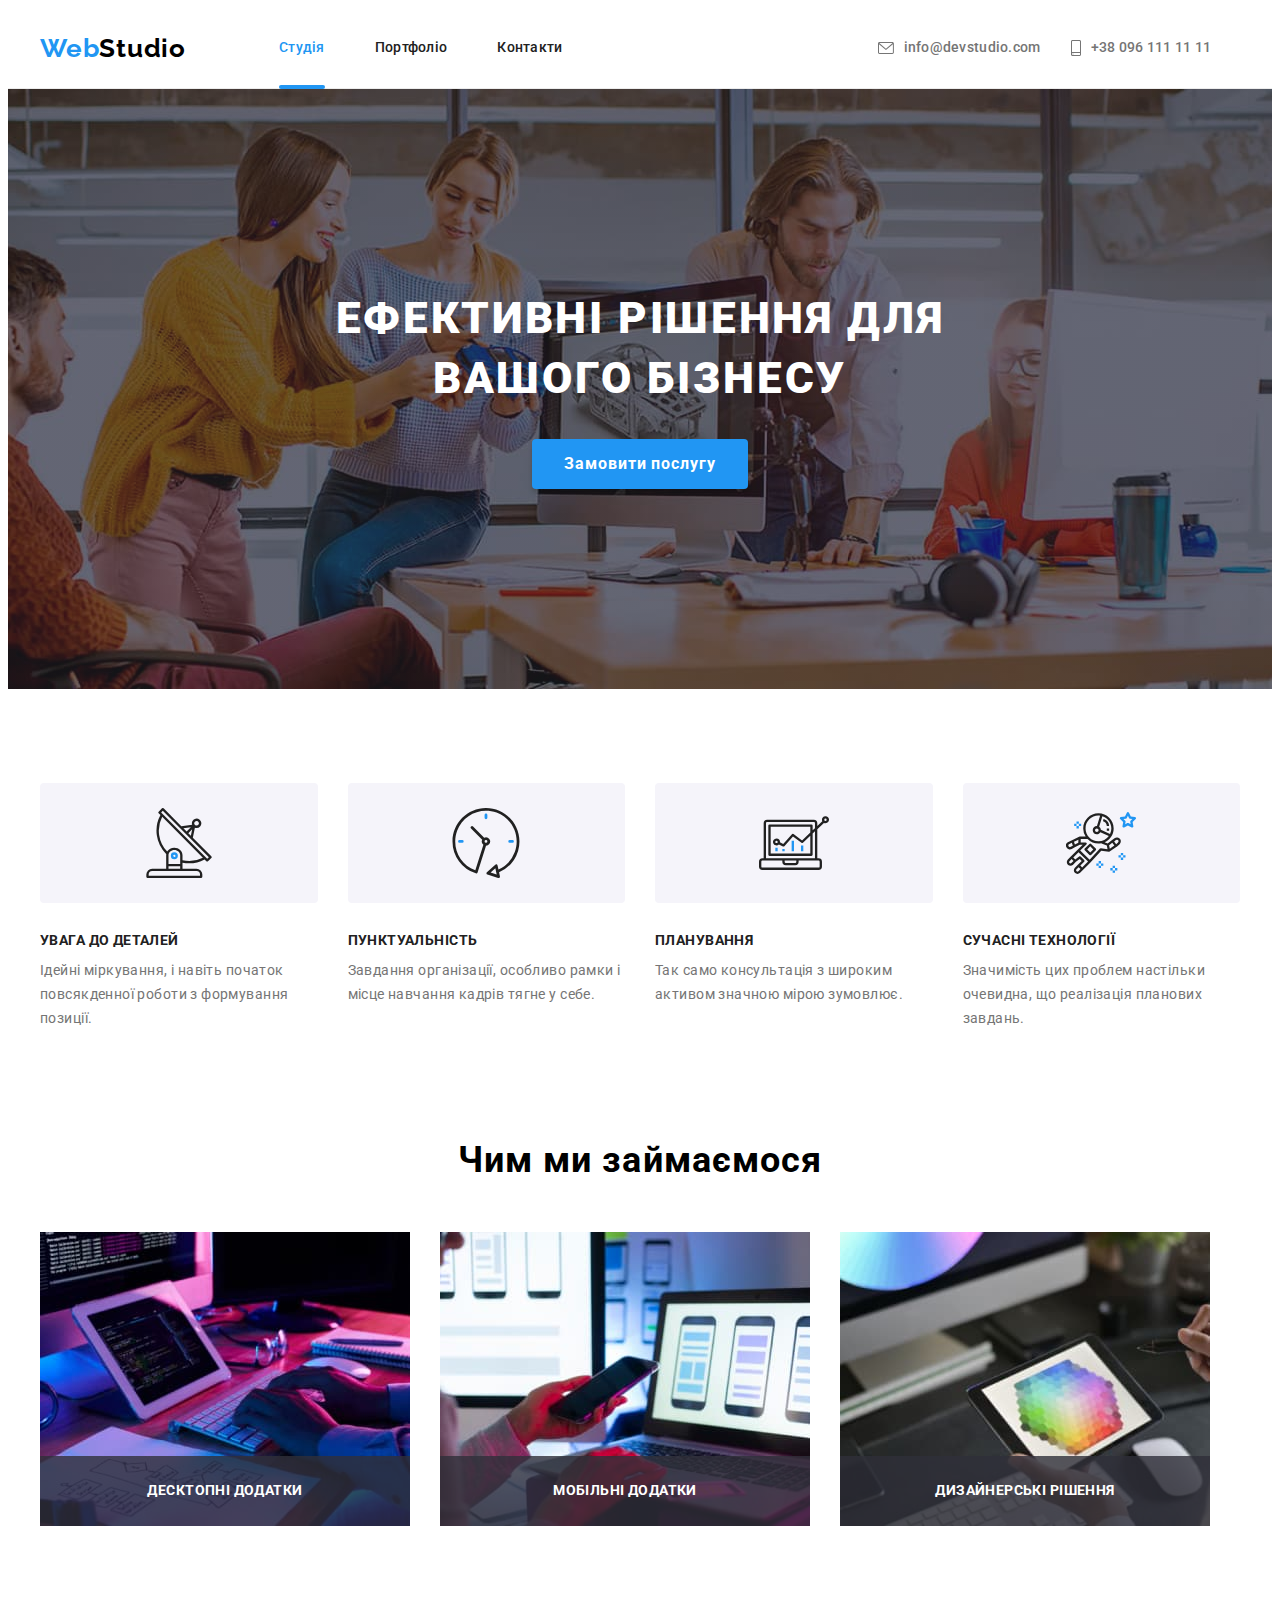
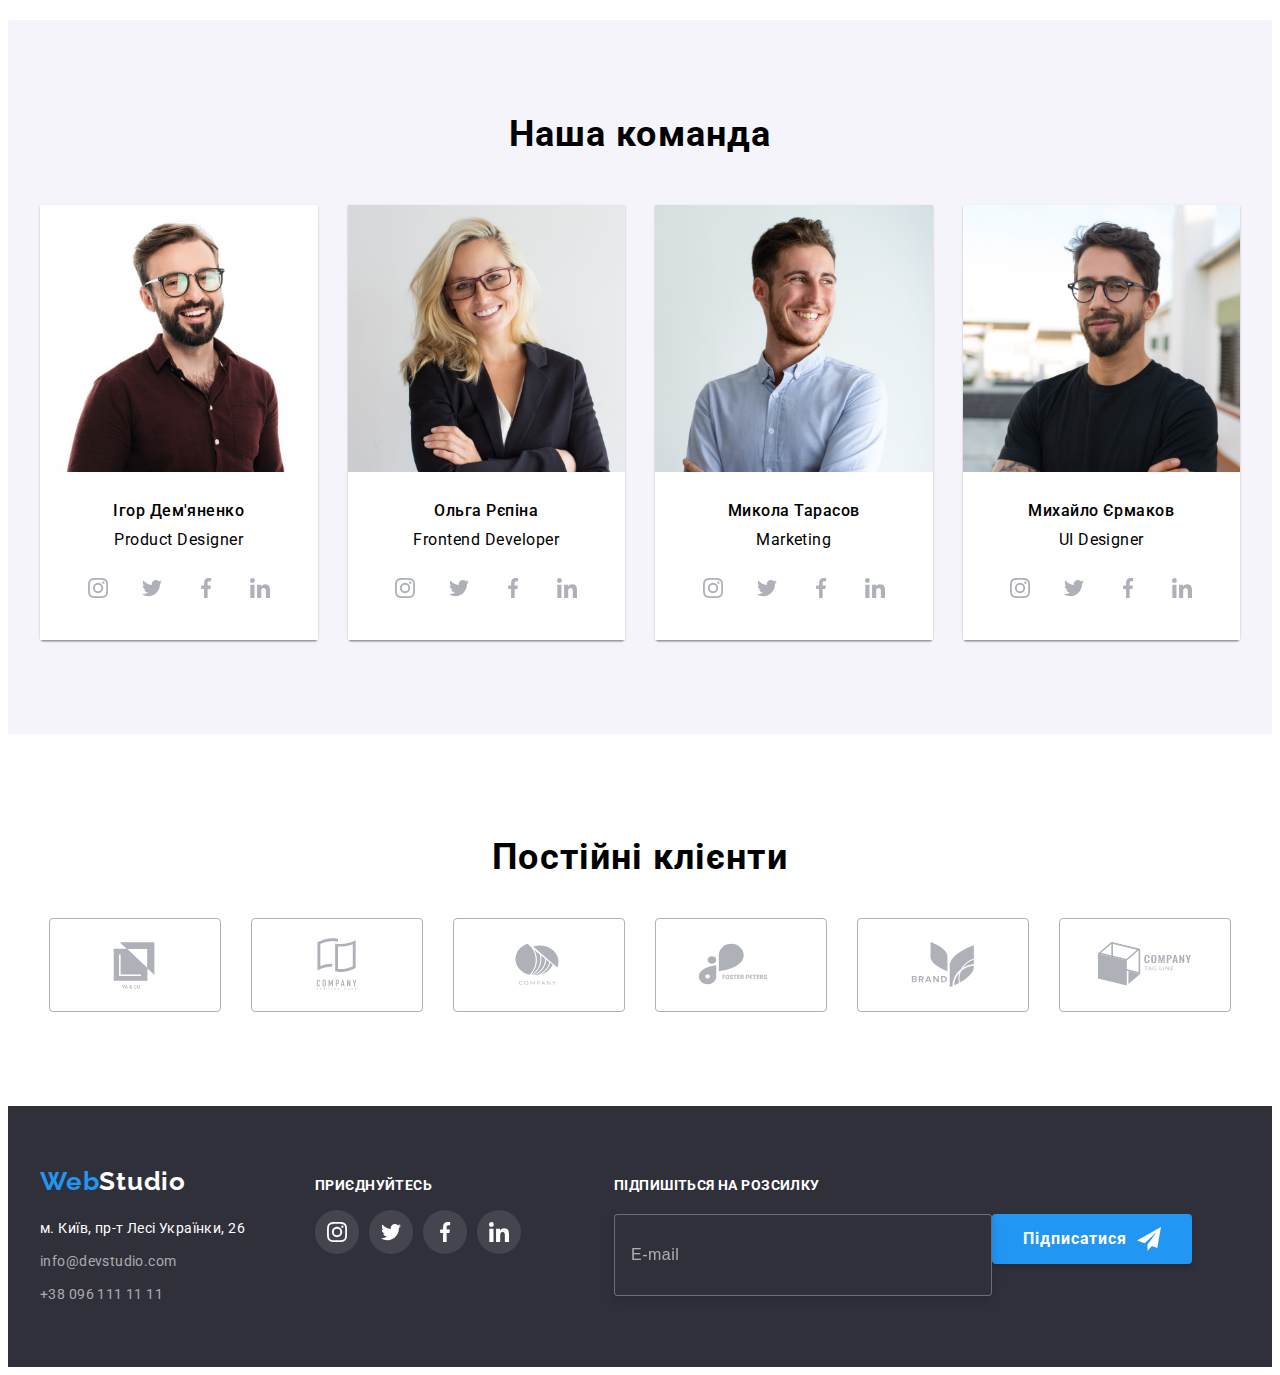
==== commit 49b1ac14: "19" ====
--- a/index.html
+++ b/index.html
@@ -58,18 +58,20 @@
         <button type="button" class="open__button" data-menu-open>
             <svg class="menu__svg" aria-label="перерключатель мобильного меню">
               <use class="icon-open" href="./images/icons.svg#icon-menu_40px"></use>
+              <use class="icon-close" href="./images/icons.svg#icon-close_40px"></use>
             </svg>
           </button>       
 
           <div class="menu is-hidden" data-menu>
             <div class="menu__conteiner">
-              <div class="menu__top">
-                <button type="button" class="close__button" data-menu-close>
+            <div class="menu__top">
+              <div><button type="button" class="close__button" data-menu-close>
               <svg class="menu__svg" aria-label="перерключатель мобильного меню">
                 <use class="icon-close" href="./images/icons.svg#icon-close_40px"></use>
               </svg>
-            </button>
-            <ul class="menu__list list">
+            </button> 
+            </div>                      
+              <ul class="menu__list list">
               <li class="menu__item">
                 <a class="menu__link link" href="./index.html">Студія</a>              
               </li>
@@ -80,7 +82,8 @@
                 <a class="menu__link link" href="#cont">Контакти</a>
               </li>
             </ul>
-              </div>
+            </div>
+              
               
             <div class="menu__bottom">
               <a class="menu__tel link" href="tel:+380961111111">
@@ -507,13 +510,7 @@
         </div>
       </section>
       <section class="claents__section section">
-        <div class="container">
-          <ul class="soc__list list">
-            <li class="soc__item"><a class="soc__link link" href="/">Instagram</a></li>
-            <li class="soc__item"><a class="soc__link link" href="/">Twitter</a></li>
-            <li class="soc__item"><a class="soc__link link" href="/">Facebook</a></li>
-            <li class="soc__item"><a class="soc__link link" href="/">LinkedIn</a></li>
-          </ul>
+        <div class="container">          
           <h2 class="claents__title">Постійні клієнти</h2>
             <ul class="claents__list list">
               <li class="claents__item"><a class="claents__link link" href=""><svg class="claents__icon"><use href="./images/icons.svg#icon-Logo"></use></svg></a></li>
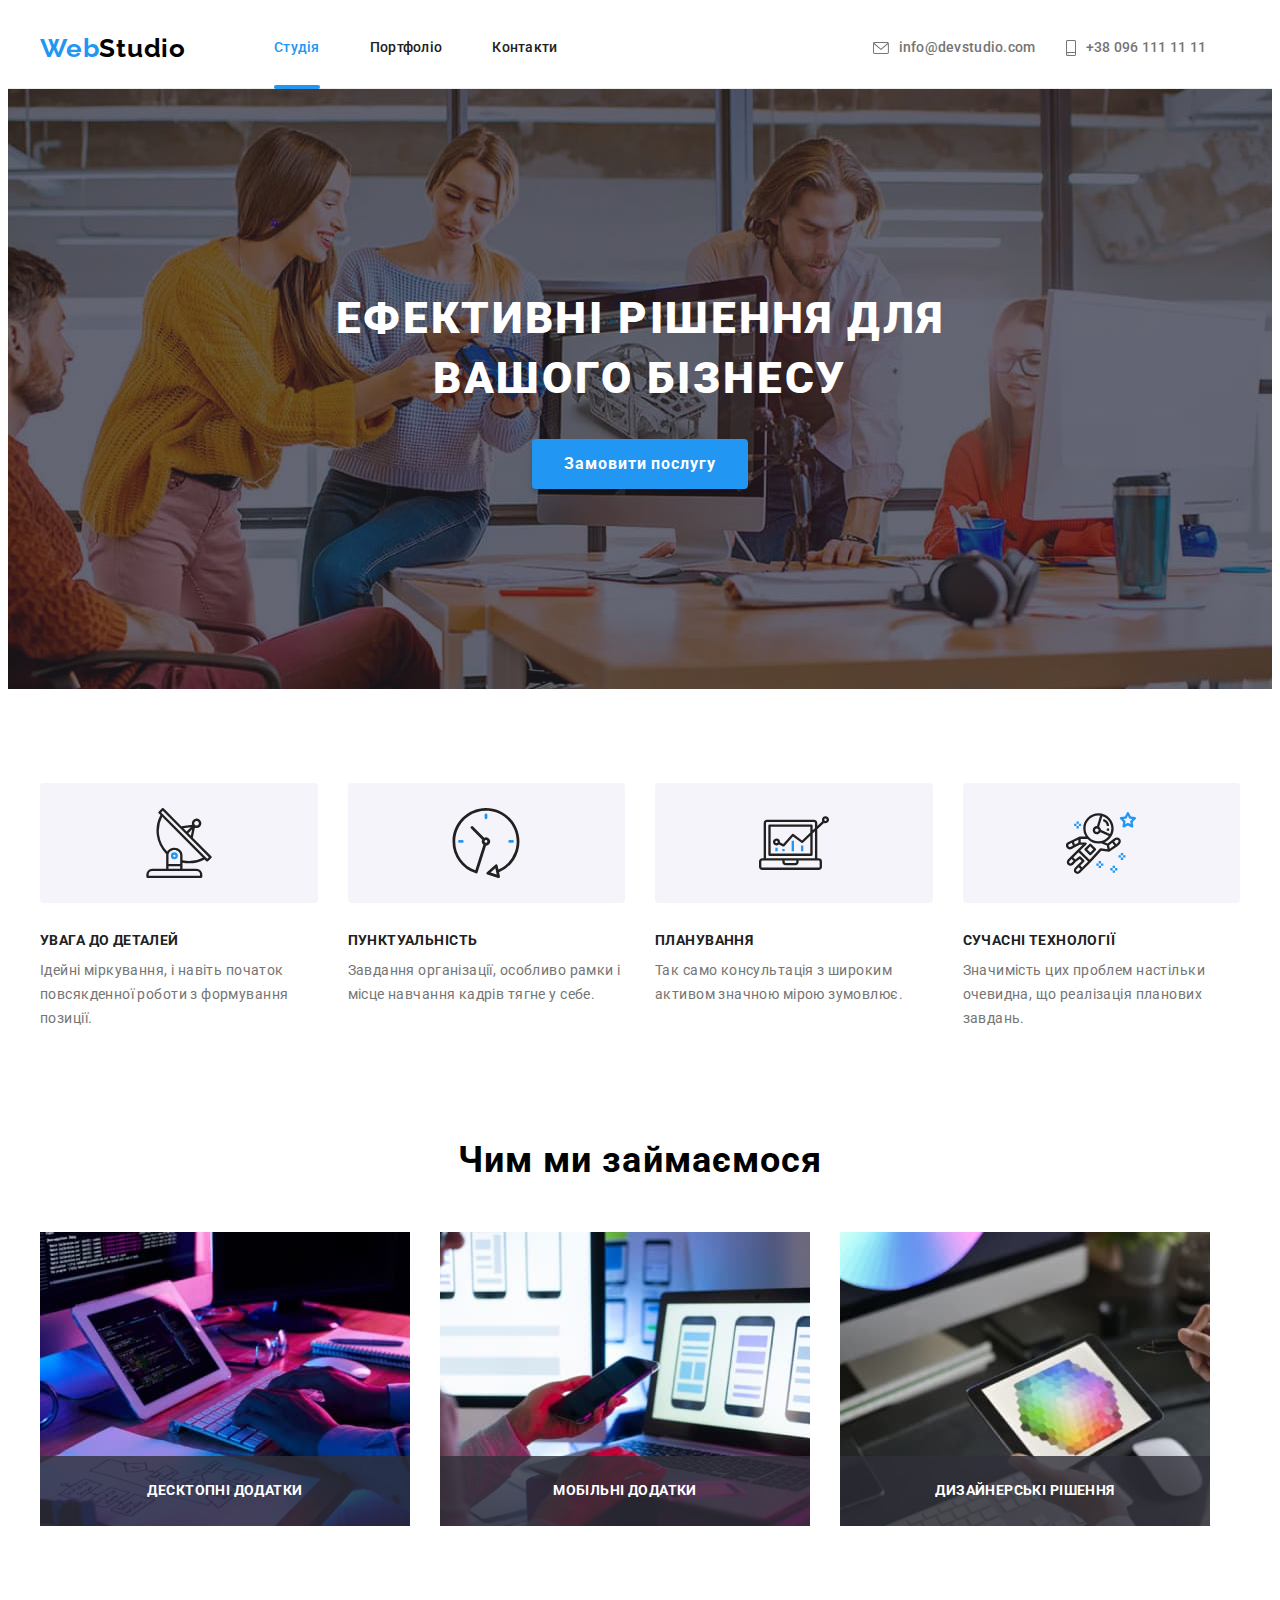
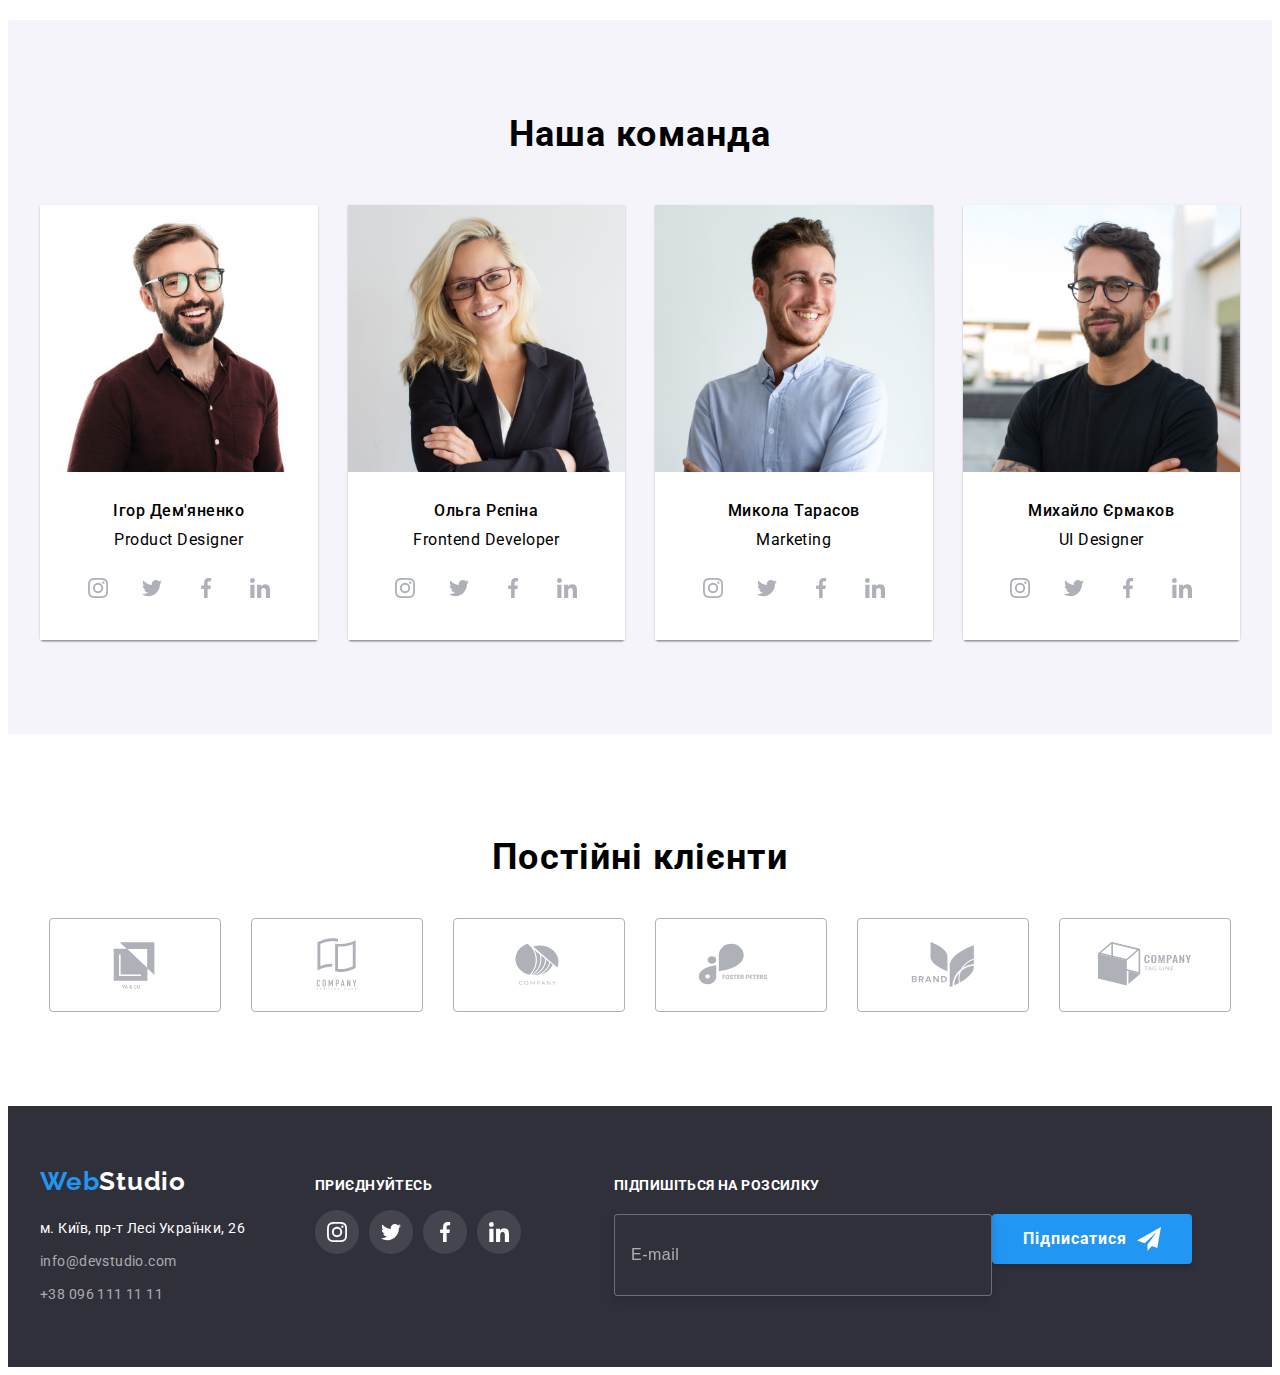
==== commit 6b57ac5b: "21" ====
--- a/index.html
+++ b/index.html
@@ -55,7 +55,7 @@
           +38 096 111 11 11</a
         >         
         </div>
-        <button type="button" class="open__button" data-menu-open>
+        <button type="button" class="open__button is-open" data-menu-button>
             <svg class="menu__svg" aria-label="перерключатель мобильного меню">
               <use class="icon-open" href="./images/icons.svg#icon-menu_40px"></use>
               <use class="icon-close" href="./images/icons.svg#icon-close_40px"></use>
@@ -65,12 +65,6 @@
           <div class="menu is-hidden" data-menu>
             <div class="menu__conteiner">
             <div class="menu__top">
-              <div><button type="button" class="close__button" data-menu-close>
-              <svg class="menu__svg" aria-label="перерключатель мобильного меню">
-                <use class="icon-close" href="./images/icons.svg#icon-close_40px"></use>
-              </svg>
-            </button> 
-            </div>                      
               <ul class="menu__list list">
               <li class="menu__item">
                 <a class="menu__link link" href="./index.html">Студія</a>              
@@ -96,8 +90,7 @@
               <li class="soc__item"><a class="soc__link link" href="/">Facebook</a></li>                        
               <li class="soc__item"><a class="soc__link link" href="/">LinkedIn</a></li>
             </ul>
-            </div>            
-            </div>            
+            </div>
           </div>        
       </header>
 
--- a/css/main.min.css
+++ b/css/main.min.css
@@ -1 +1 @@
-@import"https://fonts.googleapis.com/css2?family=Raleway:wght@700&family=Roboto:wght@400;500;700;900&display=swap";h1,h2,h3,p,ul{margin:0px;padding:0px}body{font-family:"Roboto",Times;color:var(--main-text-color)}.container{margin-left:auto;margin-right:auto;padding-left:15px;padding-right:15px}@media screen and (max-width: 479px){.container{width:100%}}@media screen and (min-width: 480px){.container{width:480px}}@media screen and (min-width: 768px){.container{width:768px}}@media screen and (min-width: 1200px){.container{width:1200px}}@media screen and (max-width: 479px){.section{padding-top:60px;padding-bottom:60px}}@media screen and (min-width: 480px){.section{padding-top:60px;padding-bottom:60px}}@media screen and (min-width: 768px){.section{padding-top:60px;padding-bottom:60px}}@media screen and (min-width: 1200px){.section{padding-top:94px;padding-bottom:94px}}.list{list-style:none}.link{text-decoration:none}header{position:relative;-webkit-box-align:center;-ms-flex-align:center;align-items:center;border-bottom:1px solid #ececec;font-weight:500;font-size:14px;line-height:1.14;letter-spacing:.02em}.header__nav{position:relative;display:-webkit-box;display:-ms-flexbox;display:flex;-webkit-box-pack:baseline;-ms-flex-pack:baseline;justify-content:baseline;-webkit-box-align:center;-ms-flex-align:center;align-items:center}.logo{padding-top:16px;padding-bottom:16px;margin-right:88px;font-family:"Raleway";font-weight:700;font-size:24px;line-height:1.166;letter-spacing:.03em;color:#2196f3}@media screen and (min-width: 1200px){.logo{font-size:26px;line-height:1.19;margin-right:93px}}@media screen and (max-width: 1199px){.logo{margin-right:0px}}.logo__span{color:#000}.header__list{display:-webkit-box;display:-ms-flexbox;display:flex;gap:50px}@media screen and (max-width: 767px){.header__list{display:none}}.header__link{display:block;position:relative;padding-top:32px;padding-bottom:32px;color:#212121;-webkit-transition:250ms cubic-bezier(0.4, 0, 0.2, 1);transition:250ms cubic-bezier(0.4, 0, 0.2, 1)}.header__link:hover{color:#2196f3}.header__link.current{position:relative;color:#2196f3}.header__link.current::after{content:"";position:absolute;left:0;bottom:-1px;width:100%;height:4px;border-radius:2px;background-color:#2196f3}.header__e-mail,.header__tel{display:block;display:-webkit-box;display:-ms-flexbox;display:flex;-webkit-box-align:center;-ms-flex-align:center;align-items:center;padding-top:32px;padding-bottom:32px;color:#757575;-webkit-transition:250ms cubic-bezier(0.4, 0, 0.2, 1);transition:250ms cubic-bezier(0.4, 0, 0.2, 1)}.header__e-mail:hover,.header__tel:hover{color:#2196f3}.header__e-mail:hover>svg,.header__tel:hover>svg{fill:#2196f3}.header__e-mail:focus,.header__tel:focus{color:#2196f3}.header__e-mail:focus>svg,.header__tel:focus>svg{fill:#2196f3}@media screen and (max-width: 767px){.header__e-mail,.header__tel{display:none}}@media screen and (min-width: 1200px){.header__e-mail{margin-left:315px;margin-right:30px}}@media screen and (max-width: 1199px){.header__e-mail{font-size:12px;line-height:1.667;margin-bottom:10px;padding:0}}@media screen and (max-width: 1199px){.header__tel{font-size:12px;line-height:1.667;margin:0;padding:0}}.tabl{display:-webkit-box;display:-ms-flexbox;display:flex}@media screen and (max-width: 1199px){.tabl{display:-webkit-box;display:-ms-flexbox;display:flex;-webkit-box-orient:vertical;-webkit-box-direction:normal;-ms-flex-direction:column;flex-direction:column;margin-left:90px}}.header__icon{display:block;margin-right:10px;fill:#757575;-webkit-transition:250ms cubic-bezier(0.4, 0, 0.2, 1);transition:250ms cubic-bezier(0.4, 0, 0.2, 1)}.header__icon--envelope{width:16px;height:12px}@media screen and (max-width: 1199px){.header__icon--envelope{width:14px;height:10px}}.header__icon--smartphone{width:10px;height:16px}@media screen and (max-width: 1199px){.header__icon--smartphone{width:10px;height:14px}}.open__button{margin-left:auto;display:-webkit-box;display:-ms-flexbox;display:flex;-webkit-box-pack:center;-ms-flex-pack:center;justify-content:center;-webkit-box-align:center;-ms-flex-align:center;align-items:center;width:40px;height:40px;border:none;background-color:rgba(0,0,0,0);-webkit-transition:opacity 250ms cubic-bezier(0.4, 0, 0.2, 1);transition:opacity 250ms cubic-bezier(0.4, 0, 0.2, 1)}@media screen and (min-width: 767px){.open__button{display:none}}.close__button{position:absolute;top:0;left:0;width:40px;height:40px;-webkit-transform:translate(385px, 10px);transform:translate(385px, 10px);border:none;background-color:rgba(0,0,0,0);-webkit-transition:opacity 250ms cubic-bezier(0.4, 0, 0.2, 1);transition:opacity 250ms cubic-bezier(0.4, 0, 0.2, 1)}@media screen and (min-width: 767px){.close__button{display:none}}.menu__svg{width:40px;height:40px;fill:#212121}.close__button:active .menu__svg{fill:#2196f3}.open__button:active .menu__svg{fill:#2196f3}.menu{position:fixed;top:0;left:0;width:100vw;height:100vh;padding-bottom:48px;padding-left:40px;padding-right:15px;background-color:#fff;opacity:1;-webkit-transition:opacity 250ms cubic-bezier(0.4, 0, 0.2, 1);transition:opacity 250ms cubic-bezier(0.4, 0, 0.2, 1);z-index:1;border-radius:4px;visibility:visible}@media screen and (min-width: 767px){.menu{display:none}}.menu>.menu__conteiner{position:relative;height:100%;display:-webkit-box;display:-ms-flexbox;display:flex;-webkit-box-orient:vertical;-webkit-box-direction:normal;-ms-flex-direction:column;flex-direction:column;-webkit-box-pack:justify;-ms-flex-pack:justify;justify-content:space-between;overflow-x:hidden;overflow-y:scroll}.menu.is-hidden{visibility:hidden;opacity:0;pointer-events:none}.menu__top{padding-top:48px}.menu__item:not(:last-child){margin-bottom:20px}.menu__link{font-size:40px;line-height:1.175;text-align:left;letter-spacing:.02em;color:#212121;-webkit-transition:250ms cubic-bezier(0.4, 0, 0.2, 1);transition:250ms cubic-bezier(0.4, 0, 0.2, 1)}.menu__link:hover,.menu__link :focus{color:#2196f3}.menu__link:not(:last-child){margin-bottom:20px}.menu__tel{display:block;margin-top:50px;font-weight:500;font-size:34px;line-height:1.176;letter-spacing:.02em;color:#2196f3}@media screen and (max-width: 479px){.menu__tel{font-size:24px;line-height:1.166}}.menu__e-mail{margin-top:32px;display:block;font-weight:500;font-size:24px;line-height:1.166;letter-spacing:.02em;color:#757575}.soc__list{display:-webkit-box;display:-ms-flexbox;display:flex;-ms-flex-wrap:wrap;flex-wrap:wrap;margin-top:64px}.soc__list li:not(:last-child){margin-right:10px;padding-right:10px;border-right:1px solid rgba(33,33,33,.2)}.soc__link{display:inline-block;font-size:18px;line-height:1.22;letter-spacing:.02em;color:#2196f3}.overlay{max-width:1600px;height:400px;margin:auto;background-repeat:no-repeat;background-position:center;background-size:cover;background-color:#212121}@media screen and (max-width: 767px){.overlay{background-image:-webkit-gradient(linear, left top, right top, from(rgba(47, 48, 58, 0.4))),url("../images/hero-mob.jpg");background-image:linear-gradient(to right, rgba(47, 48, 58, 0.4) rgba(47, 48, 58, 0.4)),url("../images/hero-mob.jpg")}}@media screen and (max-width: 767px)and (min-device-pixel-ratio: 2),screen and (max-width: 767px)and (-webkit-min-device-pixel-ratio: 2),screen and (max-width: 767px)and (min-resolution: 192dpi),screen and (max-width: 767px)and (min-resolution: 2dppx){.overlay{background-image:-webkit-gradient(linear, left top, right top, from(rgba(47, 48, 58, 0.4))),url("../images/hero-mob-2x.jpg");background-image:linear-gradient(to right, rgba(47, 48, 58, 0.4) rgba(47, 48, 58, 0.4)),url("../images/hero-mob-2x.jpg")}}@media screen and (min-width: 768px){.overlay{background-image:-webkit-gradient(linear, left top, right top, from(rgba(47, 48, 58, 0.4))),url("../images/hero-tab.jpg");background-image:linear-gradient(to right, rgba(47, 48, 58, 0.4) rgba(47, 48, 58, 0.4)),url("../images/hero-tab.jpg")}}@media screen and (min-width: 768px)and (min-device-pixel-ratio: 2),screen and (min-width: 768px)and (-webkit-min-device-pixel-ratio: 2),screen and (min-width: 768px)and (min-resolution: 192dpi),screen and (min-width: 768px)and (min-resolution: 2dppx){.overlay{background-image:-webkit-gradient(linear, left top, right top, from(rgba(47, 48, 58, 0.4))),url("../images/hero-tab-2x.jpg");background-image:linear-gradient(to right, rgba(47, 48, 58, 0.4) rgba(47, 48, 58, 0.4)),url("../images/hero-tab-2x.jpg")}}@media screen and (min-width: 1200px){.overlay{background-image:-webkit-gradient(linear, left top, right top, from(rgba(47, 48, 58, 0.4))),url("../images/hero-desc.jpg");background-image:linear-gradient(to right, rgba(47, 48, 58, 0.4) rgba(47, 48, 58, 0.4)),url("../images/hero-desc.jpg");height:600px}}@media screen and (min-width: 1200px)and (min-device-pixel-ratio: 2),screen and (min-width: 1200px)and (-webkit-min-device-pixel-ratio: 2),screen and (min-width: 1200px)and (min-resolution: 192dpi),screen and (min-width: 1200px)and (min-resolution: 2dppx){.overlay{background-image:-webkit-gradient(linear, left top, right top, from(rgba(47, 48, 58, 0.4))),url("../images/hero-desc-2x.jpg");background-image:linear-gradient(to right, rgba(47, 48, 58, 0.4) rgba(47, 48, 58, 0.4)),url("../images/hero-desc-2x.jpg")}}@media screen and (max-width: 1199px){.overlay{height:400px}}.hero__div{text-align:center;padding-top:200px;padding-bottom:200px}@media screen and (max-width: 1199px){.hero__div{padding-top:118px;padding-bottom:118px}}.hero__title{margin-bottom:30px;font-weight:900;font-size:44px;line-height:1.36;letter-spacing:.06em;text-transform:uppercase;color:#fff}@media screen and (max-width: 1199px){.hero__title{font-size:26px;line-height:1.62}}.hero__btn{font-family:inherit;padding:auto;width:216px;height:50px;font-weight:700;font-size:16px;line-height:1.875;-webkit-box-align:center;-ms-flex-align:center;align-items:center;text-align:center;letter-spacing:.06em;cursor:pointer;color:#fff;background-color:#2196f3;-webkit-box-shadow:0px 4px 4px rgba(0,0,0,.15);box-shadow:0px 4px 4px rgba(0,0,0,.15);border-radius:4px;border:rgba(0,0,0,0)}@media screen and (max-width: 1199px){.hero__btn{width:200px}}.backdrop{position:fixed;top:0;left:0;width:100%;height:100%;background-color:rgba(0,0,0,.2);opacity:1;-webkit-transition:opacity 250ms cubic-bezier(0.4, 0, 0.2, 1);transition:opacity 250ms cubic-bezier(0.4, 0, 0.2, 1);z-index:1;overflow-y:scroll}.backdrop.is-hidden{visibility:hidden;opacity:0;pointer-events:none}.backdrop.is-hidden .modal{-webkit-transform:translate(-50%, -50%) scale(0.3);transform:translate(-50%, -50%) scale(0.3)}.modal{-webkit-transition:-webkit-transform 250ms cubic-bezier(0.4, 0, 0.2, 1);transition:-webkit-transform 250ms cubic-bezier(0.4, 0, 0.2, 1);transition:transform 250ms cubic-bezier(0.4, 0, 0.2, 1);transition:transform 250ms cubic-bezier(0.4, 0, 0.2, 1), -webkit-transform 250ms cubic-bezier(0.4, 0, 0.2, 1);padding:40px;-webkit-box-pack:center;-ms-flex-pack:center;justify-content:center;background:#fff;-webkit-box-shadow:0px 1px 3px rgba(0,0,0,.12),0px 1px 1px rgba(0,0,0,.14),0px 2px 1px rgba(0,0,0,.2);box-shadow:0px 1px 3px rgba(0,0,0,.12),0px 1px 1px rgba(0,0,0,.14),0px 2px 1px rgba(0,0,0,.2);border-radius:4px;z-index:2;visibility:visible}@media screen and (max-width: 479px){.modal{margin-top:93px;margin-left:15px;margin-right:15px}}@media screen and (min-width: 480px){.modal{position:absolute;top:50%;left:50%;-webkit-transform:translate(-50%, -50%) scale(1);transform:translate(-50%, -50%) scale(1);width:450px;height:609px}}@media screen and (min-width: 1200px){.modal{width:528px;height:581px}}.modal__button{position:absolute;top:0;right:0;display:-webkit-box;display:-ms-flexbox;display:flex;-webkit-box-pack:center;-ms-flex-pack:center;justify-content:center;-webkit-box-align:center;-ms-flex-align:center;align-items:center;width:30px;height:30px;-webkit-transform:translate(-8px, 8px);transform:translate(-8px, 8px);-webkit-transition:250ms cubic-bezier(0.4, 0, 0.2, 1);transition:250ms cubic-bezier(0.4, 0, 0.2, 1);font-family:inherit;border-radius:50%;border:1px solid rgba(0,0,0,.1);background-color:#fff}.modal__icon{width:18px;height:18px;fill:#000}.modal__icon:active{fill:#2196f3}.modal__title{text-align:center;margin-bottom:12px;font-weight:700;font-size:20px;line-height:1.15;letter-spacing:.03em;color:#212121}@media screen and (max-width: 1199px){.modal__title{line-height:1.5}}.modal__fields{position:relative;margin-bottom:10px}.modal__label{display:-webkit-box;display:-ms-flexbox;display:flex;-webkit-box-orient:vertical;-webkit-box-direction:normal;-ms-flex-direction:column;flex-direction:column;font-family:inherit;font-weight:400;font-size:12px;line-height:1.66;letter-spacing:.01em;color:#757575}.modal__input{font-family:inherit;width:100%;height:40px;padding-left:42px;font-weight:500;font-size:16px;line-height:1.875;letter-spacing:.03em;-webkit-transition:250ms cubic-bezier(0.4, 0, 0.2, 1);transition:250ms cubic-bezier(0.4, 0, 0.2, 1);border:1px solid rgba(33,33,33,.2);border-radius:4px}.modal__input:focus{border:1px solid #2196f3;outline:none}.input__svg{display:inline-block;position:absolute;bottom:0;left:0;width:18px;height:18px;-webkit-transform:translate(12px, -11px);transform:translate(12px, -11px);fill:#212121}.modal__input:focus+.input__svg{fill:#2196f3}.modal__textarea{font-family:inherit;display:block;resize:none;width:100%;height:120px;padding:12px 16px;margin-bottom:20px;font-weight:400;font-size:12px;line-height:1.66;letter-spacing:.01em;color:#212121;-webkit-transition:250ms cubic-bezier(0.4, 0, 0.2, 1);transition:250ms cubic-bezier(0.4, 0, 0.2, 1);border:1px solid rgba(33,33,33,.2);border-radius:4px}.modal__textarea::-webkit-input-placeholder{font-family:inherit;font-weight:400;font-size:12px;line-height:1.66;letter-spacing:.01em;color:rgba(117,117,117,.5)}.modal__textarea::-moz-placeholder{font-family:inherit;font-weight:400;font-size:12px;line-height:1.66;letter-spacing:.01em;color:rgba(117,117,117,.5)}.modal__textarea:-ms-input-placeholder{font-family:inherit;font-weight:400;font-size:12px;line-height:1.66;letter-spacing:.01em;color:rgba(117,117,117,.5)}.modal__textarea::-ms-input-placeholder{font-family:inherit;font-weight:400;font-size:12px;line-height:1.66;letter-spacing:.01em;color:rgba(117,117,117,.5)}.modal__textarea::placeholder{font-family:inherit;font-weight:400;font-size:12px;line-height:1.66;letter-spacing:.01em;color:rgba(117,117,117,.5)}.modal__textarea:focus{border:1px solid #2196f3;outline:none}.checkbox{position:absolute;width:1px;height:1px;margin:-1px;border:0;padding:0;clip:rect(0 0 0 0);overflow:hidden}.checkbox__label{display:-webkit-box;display:-ms-flexbox;display:flex;-webkit-box-align:center;-ms-flex-align:center;align-items:center;-webkit-box-pack:center;-ms-flex-pack:center;justify-content:center}.checkbox__icon{display:block;margin-right:7px;width:16px;height:15px;border:2px solid #000;border-radius:2px;-webkit-box-shadow:0px 4px 4px rgba(0,0,0,.25);box-shadow:0px 4px 4px rgba(0,0,0,.25)}.checkbox:checked+.checkbox__icon{border-color:#2196f3;background-color:#2196f3;background-image:url("../images/icon-check.svg");background-size:contain;background-origin:border-box;-webkit-transition:250ms cubic-bezier(0.4, 0, 0.2, 1);transition:250ms cubic-bezier(0.4, 0, 0.2, 1)}.checkbox__text{font-weight:400;font-size:14px;line-height:1.71;letter-spacing:.03em;color:#757575}@media screen and (max-width: 1199px){.checkbox__text{font-size:12px;line-height:1.1667}}.checkbox__link{font-weight:400;font-size:14px;line-height:1.71;letter-spacing:.03em;color:#2196f3}@media screen and (max-width: 1199px){.checkbox__link{font-size:12px;line-height:1.1667}}.checkbox__btn{font-family:inherit;padding:auto;width:200px;height:50px;margin-top:30px;display:block;margin-left:auto;margin-right:auto;font-weight:700;font-size:16px;line-height:1.875;-webkit-box-align:center;-ms-flex-align:center;align-items:center;text-align:center;letter-spacing:.06em;cursor:pointer;color:#fff;background-color:#2196f3;-webkit-box-shadow:0px 4px 4px rgba(0,0,0,.15);box-shadow:0px 4px 4px rgba(0,0,0,.15);border-radius:4px;border:rgba(0,0,0,0)}@media screen and (max-width: 1199px){.benefits__section{padding-top:60px;padding-bottom:60px}}@media screen and (min-width: 1200px){.benefits__section{padding-top:94px}}.benefits__list{-webkit-box-pack:center;-ms-flex-pack:center;justify-content:center}@media screen and (min-width: 480px){.benefits__list{display:-webkit-box;display:-ms-flexbox;display:flex;-ms-flex-wrap:wrap;flex-wrap:wrap}}@media screen and (min-width: 768px){.benefits__list{margin:-15px}}@media screen and (max-width: 480px){.benefits__item{width:100%}.benefits__item:not(:last-child){margin-bottom:30px}}@media screen and (min-width: 480px){.benefits__item{width:450px}.benefits__item:not(:last-child){margin-bottom:30px}}@media screen and (min-width: 480px){.benefits__item{width:450px}.benefits__item:not(:last-child){margin-bottom:30px}}@media screen and (min-width: 768px){.benefits__item{width:calc((100% - 60px)/2);margin:15px}}@media screen and (min-width: 1200px){.benefits__item{width:calc((100% - 120px)/4);margin:15px}}.benefits__div{position:relative;height:120px;margin-bottom:30px;background-color:#f5f4fa;border-radius:4px}.benefits__icon{position:absolute;top:50%;left:50%;-webkit-transform:translate(-50%, -50%);transform:translate(-50%, -50%);width:70px;height:70px}.benefits__title{margin-top:30px;margin-bottom:10px;font-weight:700;font-size:14px;line-height:1.14;letter-spacing:.03em;text-transform:uppercase;color:#212121}@media screen and (max-width: 767px){.benefits__title{text-align:center}}.benefits__text{font-size:14px;line-height:1.71;letter-spacing:.03em;color:#757575}@media screen and (max-width: 1200px){.our-work__section{display:none}}.our-work__title{margin-bottom:50px;font-weight:700;font-size:36px;line-height:1.16;text-align:center;letter-spacing:.03em}.our-work__list{display:-webkit-box;display:-ms-flexbox;display:flex;gap:30px}.our-work__container{position:relative}.our-work__img{display:block}.our-work__div{position:absolute;display:-webkit-box;display:-ms-flexbox;display:flex;-webkit-box-pack:center;-ms-flex-pack:center;justify-content:center;-webkit-box-align:center;-ms-flex-align:center;align-items:center;width:100%;height:70px;left:0;bottom:0;background-color:rgba(47,48,58,.8)}.our-work__text{display:block;font-weight:700;font-size:14px;line-height:1.14;letter-spacing:.03em;text-transform:uppercase;color:#fff}.our-team__section{background:#f5f4fa}.our-team__div{background-color:#fff}.our-team__title{margin-bottom:50px;font-weight:700;font-size:36px;line-height:1.16;text-align:center;letter-spacing:.03em}@media screen and (max-width: 1199px){.our-team__title{margin-bottom:30px}}.our-team__list{gap:30px}@media screen and (min-width: 768px){.our-team__list{display:-webkit-box;display:-ms-flexbox;display:flex;-ms-flex-wrap:wrap;flex-wrap:wrap}}@media screen and (min-width: 1200px){.our-team__list{display:-webkit-box;display:-ms-flexbox;display:flex;-ms-flex-wrap:nowrap;flex-wrap:nowrap}}.our-team__item{-webkit-box-shadow:0px 1px 3px rgba(0,0,0,.12),0px 1px 1px rgba(0,0,0,.14),0px 2px 1px rgba(0,0,0,.2);box-shadow:0px 1px 3px rgba(0,0,0,.12),0px 1px 1px rgba(0,0,0,.14),0px 2px 1px rgba(0,0,0,.2);border-radius:0px 0px 4px 4px}@media screen and (max-width: 767px){.our-team__item:not(:last-child){margin-bottom:30px}}.our-team__img{display:block}.our-team__div{padding-top:30px;padding-bottom:30px}.our-team__name{margin-bottom:10px;font-weight:500;font-size:16px;line-height:1.18;text-align:center;letter-spacing:.03em}.our-team__text{font-size:16px;line-height:1.18;text-align:center;letter-spacing:.03em;color:var(--other-text-color)}.social__item{margin-top:16px;display:-webkit-box;display:-ms-flexbox;display:flex;-webkit-box-pack:center;-ms-flex-pack:center;justify-content:center}.social__list:not(:last-child){margin-right:10px}.social__link{display:-webkit-box;display:-ms-flexbox;display:flex;-webkit-box-pack:center;-ms-flex-pack:center;justify-content:center;-webkit-box-align:center;-ms-flex-align:center;align-items:center;width:44px;height:44px;border-radius:50%;-webkit-transition:250ms cubic-bezier(0.4, 0, 0.2, 1);transition:250ms cubic-bezier(0.4, 0, 0.2, 1)}.social__link:hover{background-color:#2196f3}.social__link:hover>svg{fill:#fff}.social__link:focus{background-color:#2196f3}.social__link:focus>svg{fill:#fff}.social__icon{width:20px;height:20px;fill:#afb1b8;-webkit-transition:250ms cubic-bezier(0.4, 0, 0.2, 1);transition:250ms cubic-bezier(0.4, 0, 0.2, 1)}.social__icon:hover{fill:#fff}.social__icon:focus{fill:#fff}.social-link:hover>svg,.social-link:focus>svg{fill:#fff}.claents__title{margin-bottom:50 px;font-weight:700;font-size:36px;line-height:1.666;text-align:center;letter-spacing:.03em}@media screen and (max-width: 1199px){.claents__title{margin-bottom:30px}}.claents__list{margin-top:30px;display:-webkit-box;display:-ms-flexbox;display:flex;-webkit-box-pack:center;-ms-flex-pack:center;justify-content:center;gap:30px}@media screen and (max-width: 1199px){.claents__list{-ms-flex-wrap:wrap;flex-wrap:wrap}}.claents__link{display:-webkit-box;display:-ms-flexbox;display:flex;-webkit-box-pack:center;-ms-flex-pack:center;justify-content:center;-webkit-box-align:center;-ms-flex-align:center;align-items:center;width:170px;height:92px;border:1px solid #afb1b8;border-radius:4px;-webkit-transition:250ms cubic-bezier(0.4, 0, 0.2, 1);transition:250ms cubic-bezier(0.4, 0, 0.2, 1)}@media screen and (max-width: 479px){.claents__link{width:100%}}@media screen and (min-width: 480px){.claents__link{width:210px}}@media screen and (min-width: 768px){.claents__link{width:226px}}@media screen and (min-width: 1200px){.claents__link{width:170px}}.claents__link:hover{border:1px solid #2196f3}.claents__link:hover>svg{fill:#2196f3}.claents__link:focus{border:1px solid #2196f3;outline:none}.claents__link:focus>svg{fill:#2196f3}.claents__icon{display:block;width:106px;height:60px;fill:#afb1b8;-webkit-transition:250ms cubic-bezier(0.4, 0, 0.2, 1);transition:250ms cubic-bezier(0.4, 0, 0.2, 1)}.footer{background-color:#2f303a;padding-top:60px;padding-bottom:60px}.footer__container{display:-webkit-box;display:-ms-flexbox;display:flex;-webkit-box-align:baseline;-ms-flex-align:baseline;align-items:baseline}@media screen and (max-width: 767px){.footer__container{-webkit-box-orient:vertical;-webkit-box-direction:normal;-ms-flex-direction:column;flex-direction:column;gap:60px;-webkit-box-align:center;-ms-flex-align:center;align-items:center;-ms-flex-line-pack:center;align-content:center;-webkit-box-pack:center;-ms-flex-pack:center;justify-content:center;text-align:center}}@media screen and (min-width: 768px){.footer__container{-ms-flex-wrap:wrap;flex-wrap:wrap;-webkit-box-pack:center;-ms-flex-pack:center;justify-content:center;text-align:center}}@media screen and (min-width: 1200px){.footer__container{-ms-flex-wrap:nowrap;flex-wrap:nowrap;-webkit-box-pack:left;-ms-flex-pack:left;justify-content:left;text-align:left}}@media screen and (max-width: 767px){.contacts{margin-right:0}}@media screen and (min-width: 768px){.contacts{margin-right:165px}}@media screen and (min-width: 1200px){.contacts{margin-right:70px}}.logo--footer{margin:0}.logo__span--footer{color:#fff}.social__div{margin-right:93px}@media screen and (max-width: 1199px){.social__div{margin-right:0}}.social__title,.submit__title{font-weight:700;font-size:14px;line-height:1.14;letter-spacing:.03em;text-transform:uppercase;color:#fff}.footer__address{font-style:normal;margin-bottom:9px}@media screen and (max-width: 1199px){.footer__address{margin-bottom:8px}}.footer__text{margin-top:20px;font-size:14px;line-height:1.71;letter-spacing:.03em;color:#fff}.tel__div{margin-top:9px}@media screen and (max-width: 1199px){.tel__div{margin-top:8px}}.footer__tel,.footer__e-mail{font-size:14px;line-height:1.71;letter-spacing:.03em;color:rgba(255,255,255,.6)}.footer__e-mail{margin-top:9px}.social__link--footer{background-color:rgba(255,255,255,.1)}.social__icon--footer{fill:#fff}@media screen and (max-width: 1199px){.submit__div{-webkit-box-orient:vertical;-webkit-box-direction:normal;-ms-flex-direction:column;flex-direction:column;-webkit-box-align:center;-ms-flex-align:center;align-items:center;-ms-flex-line-pack:center;align-content:center;-webkit-box-pack:center;-ms-flex-pack:center;justify-content:center;text-align:center;gap:20px}}@media screen and (min-width: 768px){.submit__div{margin-top:60px}}@media screen and (min-width: 1200px){.submit__div{margin-top:0}}.submit__title{display:block;margin-bottom:20px}@media screen and (max-width: 1200px){.input__div{display:-webkit-box;display:-ms-flexbox;display:flex;-webkit-box-orient:vertical;-webkit-box-direction:normal;-ms-flex-direction:column;flex-direction:column;-webkit-box-align:center;-ms-flex-align:center;align-items:center;-ms-flex-line-pack:center;align-content:center;-webkit-box-pack:center;-ms-flex-pack:center;justify-content:center;text-align:center;gap:20px}}@media screen and (min-width: 1200px){.input__div{display:-webkit-box;display:-ms-flexbox;display:flex;-webkit-box-orient:horizontal;-webkit-box-direction:normal;-ms-flex-direction:row;flex-direction:row}}.footer input{-webkit-box-pack:center;-ms-flex-pack:center;justify-content:center;margin:0;width:450px;height:50px;padding-left:16px;padding-top:15px;padding-bottom:15px;border:1px solid rgba(255,255,255,.3);-webkit-filter:drop-shadow(0px 4px 4px rgba(0, 0, 0, 0.15));filter:drop-shadow(0px 4px 4px rgba(0, 0, 0, 0.15));border-radius:4px;background-color:#2f303a}.footer input::-webkit-input-placeholder{font-weight:400;font-size:16px;line-height:1.25;letter-spacing:.03em;color:rgba(255,255,255,.6)}.footer input::-moz-placeholder{font-weight:400;font-size:16px;line-height:1.25;letter-spacing:.03em;color:rgba(255,255,255,.6)}.footer input:-ms-input-placeholder{font-weight:400;font-size:16px;line-height:1.25;letter-spacing:.03em;color:rgba(255,255,255,.6)}.footer input::-ms-input-placeholder{font-weight:400;font-size:16px;line-height:1.25;letter-spacing:.03em;color:rgba(255,255,255,.6)}.footer input::placeholder{font-weight:400;font-size:16px;line-height:1.25;letter-spacing:.03em;color:rgba(255,255,255,.6)}@media screen and (min-width: 1200px){.footer input{width:358px}}@media screen and (max-width: 479px){.footer input{width:100%}}.submit__button{display:-webkit-box;display:-ms-flexbox;display:flex;font-family:inherit;width:200px;height:50px;font-weight:700;font-size:16px;line-height:1.875;-webkit-box-align:center;-ms-flex-align:center;align-items:center;text-align:center;-webkit-box-pack:center;-ms-flex-pack:center;justify-content:center;letter-spacing:.06em;cursor:pointer;color:#fff;background-color:#2196f3;-webkit-box-shadow:0px 4px 4px rgba(0,0,0,.15);box-shadow:0px 4px 4px rgba(0,0,0,.15);border-radius:4px;border:rgba(0,0,0,0)}.submit__icon{margin-left:10px;width:24px;height:24px;fill:#fff}.portfolio__list{display:-webkit-box;display:-ms-flexbox;display:flex;-webkit-box-pack:center;-ms-flex-pack:center;justify-content:center;margin-bottom:50px;gap:8px}.portfolio-btn:hover,.portfolio-btn:focus{color:#fff;background-color:#2196f3;-webkit-box-shadow:0px 3px 1px rgba(0,0,0,.1),0px 1px 2px rgba(0,0,0,.08),0px 2px 2px rgba(0,0,0,.12);box-shadow:0px 3px 1px rgba(0,0,0,.1),0px 1px 2px rgba(0,0,0,.08),0px 2px 2px rgba(0,0,0,.12)}.portfolio__btn{font-family:inherit;padding:6px 22px;font-weight:500;font-size:16px;line-height:1.62;text-align:center;letter-spacing:.03em;color:#212121;background:#f5f4fa;border-radius:4px;border:rgba(0,0,0,0);-webkit-transition:250ms cubic-bezier(0.4, 0, 0.2, 1);transition:250ms cubic-bezier(0.4, 0, 0.2, 1)}.portfolio__btn:hover{color:#fff;background-color:#2196f3;-webkit-box-shadow:0px 3px 1px rgba(0,0,0,.1),0px 1px 2px rgba(0,0,0,.08),0px 2px 2px rgba(0,0,0,.12);box-shadow:0px 3px 1px rgba(0,0,0,.1),0px 1px 2px rgba(0,0,0,.08),0px 2px 2px rgba(0,0,0,.12)}.portfolio__btn:focus{color:#fff;background-color:#2196f3;-webkit-box-shadow:0px 3px 1px rgba(0,0,0,.1),0px 1px 2px rgba(0,0,0,.08),0px 2px 2px rgba(0,0,0,.12);box-shadow:0px 3px 1px rgba(0,0,0,.1),0px 1px 2px rgba(0,0,0,.08),0px 2px 2px rgba(0,0,0,.12)}.examples__list{display:-webkit-box;display:-ms-flexbox;display:flex;-ms-flex-wrap:wrap;flex-wrap:wrap;gap:30px}.examples__item{position:relative;width:370px;gap:30px;border:1px solid #eee;-webkit-transition:250ms cubic-bezier(0.4, 0, 0.2, 1);transition:250ms cubic-bezier(0.4, 0, 0.2, 1)}.examples__item:hover{-webkit-box-shadow:0px 1px 1px rgba(0,0,0,.12),0px 4px 4px rgba(0,0,0,.06),1px 4px 6px rgba(0,0,0,.16);box-shadow:0px 1px 1px rgba(0,0,0,.12),0px 4px 4px rgba(0,0,0,.06),1px 4px 6px rgba(0,0,0,.16)}.examples__item:hover .card__div{-webkit-transform:translate(0, 0);transform:translate(0, 0);opacity:1}.examples__item:focus{-webkit-box-shadow:0px 1px 1px rgba(0,0,0,.12),0px 4px 4px rgba(0,0,0,.06),1px 4px 6px rgba(0,0,0,.16);box-shadow:0px 1px 1px rgba(0,0,0,.12),0px 4px 4px rgba(0,0,0,.06),1px 4px 6px rgba(0,0,0,.16)}.examples__item:focus .card__div{-webkit-transform:translate(0, 0);transform:translate(0, 0);opacity:1}.examples__div{position:relative;width:370px;height:294px;overflow:hidden}.card__div{position:absolute;display:-webkit-box;display:-ms-flexbox;display:flex;-webkit-box-pack:center;-ms-flex-pack:center;justify-content:center;-webkit-box-align:center;-ms-flex-align:center;align-items:center;width:100%;height:294px;right:0;top:0;-webkit-transform:translate(0%, 100%);transform:translate(0%, 100%);background:rgba(33,150,243,.9);opacity:0;-webkit-transition:250ms cubic-bezier(0.4, 0, 0.2, 1);transition:250ms cubic-bezier(0.4, 0, 0.2, 1)}.card__text{padding-left:24px;padding-right:24px;font-weight:400;font-size:18px;line-height:1.56;letter-spacing:.03em;color:#fff}.examples-item:hover,.examples-item:focus{border:1px solid #eee;-webkit-box-shadow:0px 1px 1px rgba(0,0,0,.12),0px 4px 4px rgba(0,0,0,.06),1px 4px 6px rgba(0,0,0,.16);box-shadow:0px 1px 1px rgba(0,0,0,.12),0px 4px 4px rgba(0,0,0,.06),1px 4px 6px rgba(0,0,0,.16)}.examples-item:hover .card-div,.examples-item:focus .card-div{-webkit-transform:translate(0, 0);transform:translate(0, 0);opacity:1}.contents__div{padding:20px 24px}.contents__title{margin-bottom:4px;font-weight:700;font-size:18px;line-height:2;letter-spacing:.06em;color:#212121}.contents__text{font-size:16px;line-height:1.88;letter-spacing:.03em;color:#757575}/*# sourceMappingURL=main.min.css.map */+@import"https://fonts.googleapis.com/css2?family=Raleway:wght@700&family=Roboto:wght@400;500;700;900&display=swap";h1,h2,h3,p,ul{margin:0px;padding:0px}body{font-family:"Roboto",Times;color:var(--main-text-color)}.container{margin-left:auto;margin-right:auto;padding-left:15px;padding-right:15px}@media screen and (max-width: 479px){.container{width:100%}}@media screen and (min-width: 480px){.container{width:480px}}@media screen and (min-width: 768px){.container{width:768px}}@media screen and (min-width: 1200px){.container{width:1200px}}@media screen and (max-width: 479px){.section{padding-top:60px;padding-bottom:60px}}@media screen and (min-width: 480px){.section{padding-top:60px;padding-bottom:60px}}@media screen and (min-width: 768px){.section{padding-top:60px;padding-bottom:60px}}@media screen and (min-width: 1200px){.section{padding-top:94px;padding-bottom:94px}}.list{list-style:none}.link{text-decoration:none}header{position:relative;-webkit-box-align:center;-ms-flex-align:center;align-items:center;border-bottom:1px solid #ececec;font-weight:500;font-size:14px;line-height:1.14;letter-spacing:.02em}.header__nav{position:relative;display:-webkit-box;display:-ms-flexbox;display:flex;-webkit-box-pack:baseline;-ms-flex-pack:baseline;justify-content:baseline;-webkit-box-align:center;-ms-flex-align:center;align-items:center}.logo{padding-top:16px;padding-bottom:16px;margin-right:0px;font-family:"Raleway";font-weight:700;font-size:24px;line-height:1.166;letter-spacing:.03em;color:#2196f3}@media screen and (min-width: 1200px){.logo{font-size:26px;line-height:1.19;margin-right:93px}}@media screen and (min-width: 768px){.logo{margin-right:88px}}.logo__span{color:#000}.header__list{display:-webkit-box;display:-ms-flexbox;display:flex;gap:50px}@media screen and (max-width: 767px){.header__list{display:none}}.header__link{display:block;position:relative;padding-top:32px;padding-bottom:32px;color:#212121;-webkit-transition:250ms cubic-bezier(0.4, 0, 0.2, 1);transition:250ms cubic-bezier(0.4, 0, 0.2, 1)}.header__link:hover{color:#2196f3}.header__link.current{position:relative;color:#2196f3}.header__link.current::after{content:"";position:absolute;left:0;bottom:-1px;width:100%;height:4px;border-radius:2px;background-color:#2196f3}.header__e-mail,.header__tel{display:block;display:-webkit-box;display:-ms-flexbox;display:flex;-webkit-box-align:center;-ms-flex-align:center;align-items:center;padding-top:32px;padding-bottom:32px;color:#757575;-webkit-transition:250ms cubic-bezier(0.4, 0, 0.2, 1);transition:250ms cubic-bezier(0.4, 0, 0.2, 1)}.header__e-mail:hover,.header__tel:hover{color:#2196f3}.header__e-mail:hover>svg,.header__tel:hover>svg{fill:#2196f3}.header__e-mail:focus,.header__tel:focus{color:#2196f3}.header__e-mail:focus>svg,.header__tel:focus>svg{fill:#2196f3}@media screen and (max-width: 767px){.header__e-mail,.header__tel{display:none}}@media screen and (min-width: 1200px){.header__e-mail{margin-left:315px;margin-right:30px}}@media screen and (max-width: 1199px){.header__e-mail{font-size:12px;line-height:1.667;margin-bottom:10px;padding:0}}@media screen and (max-width: 1199px){.header__tel{font-size:12px;line-height:1.667;margin:0;padding:0}}.tabl{display:-webkit-box;display:-ms-flexbox;display:flex}@media screen and (max-width: 1199px){.tabl{display:-webkit-box;display:-ms-flexbox;display:flex;-webkit-box-orient:vertical;-webkit-box-direction:normal;-ms-flex-direction:column;flex-direction:column;margin-left:90px}}.header__icon{display:block;margin-right:10px;fill:#757575;-webkit-transition:250ms cubic-bezier(0.4, 0, 0.2, 1);transition:250ms cubic-bezier(0.4, 0, 0.2, 1)}.header__icon--envelope{width:16px;height:12px}@media screen and (max-width: 1199px){.header__icon--envelope{width:14px;height:10px}}.header__icon--smartphone{width:10px;height:16px}@media screen and (max-width: 1199px){.header__icon--smartphone{width:10px;height:14px}}.open__button{margin-left:auto;display:-webkit-inline-box;display:-ms-inline-flexbox;display:inline-flex;-webkit-box-pack:center;-ms-flex-pack:center;justify-content:center;-webkit-box-align:center;-ms-flex-align:center;align-items:center;width:40px;height:40px;border:none;background-color:rgba(0,0,0,0);-webkit-transition:opacity 250ms cubic-bezier(0.4, 0, 0.2, 1);transition:opacity 250ms cubic-bezier(0.4, 0, 0.2, 1);z-index:99}@media screen and (min-width: 767px){.open__button{display:none}}.open__button .icon-close{display:none}.open__button.is-open .icon-close{display:block}.open__button.is-open .icon-open{display:none}.close__button{margin-left:auto;margin-right:auto;width:40px;height:40px;border:none;background-color:rgba(0,0,0,0);-webkit-transition:opacity 250ms cubic-bezier(0.4, 0, 0.2, 1);transition:opacity 250ms cubic-bezier(0.4, 0, 0.2, 1)}@media screen and (min-width: 767px){.close__button{display:none}}.menu__svg{width:40px;height:40px;fill:#212121}.close__button:active .menu__svg{fill:#2196f3}.open__button:active .menu__svg{fill:#2196f3}.menu{position:fixed;top:0;left:0;width:100vw;height:100vh;padding-top:48px;padding-bottom:48px;padding-left:40px;padding-right:15px;background-color:#fff;opacity:1;-webkit-transition:opacity 250ms cubic-bezier(0.4, 0, 0.2, 1);transition:opacity 250ms cubic-bezier(0.4, 0, 0.2, 1);z-index:1;visibility:visible}@media screen and (min-width: 767px){.menu{display:none}}.menu>.menu__conteiner{position:relative;height:100%;display:-webkit-box;display:-ms-flexbox;display:flex;-webkit-box-orient:vertical;-webkit-box-direction:normal;-ms-flex-direction:column;flex-direction:column;-webkit-box-pack:justify;-ms-flex-pack:justify;justify-content:space-between;overflow-x:hidden;overflow-y:scroll}.menu.is-hidden{visibility:hidden;opacity:0;pointer-events:none}.menu__item:not(:last-child){margin-bottom:20px}.menu__link{font-size:40px;line-height:1.175;text-align:left;letter-spacing:.02em;color:#212121;-webkit-transition:250ms cubic-bezier(0.4, 0, 0.2, 1);transition:250ms cubic-bezier(0.4, 0, 0.2, 1)}.menu__link:hover,.menu__link :focus{color:#2196f3}.menu__link:not(:last-child){margin-bottom:20px}.menu__tel{display:block;margin-top:50px;font-weight:500;font-size:34px;line-height:1.176;letter-spacing:.02em;color:#2196f3}@media screen and (max-width: 479px){.menu__tel{font-size:24px;line-height:1.166}}.menu__e-mail{margin-top:32px;display:block;font-weight:500;font-size:24px;line-height:1.166;letter-spacing:.02em;color:#757575}.soc__list{display:-webkit-box;display:-ms-flexbox;display:flex;-ms-flex-wrap:wrap;flex-wrap:wrap;margin-top:64px}.soc__list li:not(:last-child){margin-right:10px;padding-right:10px;border-right:1px solid rgba(33,33,33,.2)}.soc__link{display:inline-block;font-size:18px;line-height:1.22;letter-spacing:.02em;color:#2196f3}.overlay{max-width:1600px;height:400px;margin:auto;background-repeat:no-repeat;background-position:center;background-size:cover;background-color:#212121}@media screen and (max-width: 767px){.overlay{background-image:-webkit-gradient(linear, left top, right top, from(rgba(47, 48, 58, 0.4))),url("../images/hero-mob.jpg");background-image:linear-gradient(to right, rgba(47, 48, 58, 0.4) rgba(47, 48, 58, 0.4)),url("../images/hero-mob.jpg")}}@media screen and (max-width: 767px)and (min-device-pixel-ratio: 2),screen and (max-width: 767px)and (-webkit-min-device-pixel-ratio: 2),screen and (max-width: 767px)and (min-resolution: 192dpi),screen and (max-width: 767px)and (min-resolution: 2dppx){.overlay{background-image:-webkit-gradient(linear, left top, right top, from(rgba(47, 48, 58, 0.4))),url("../images/hero-mob-2x.jpg");background-image:linear-gradient(to right, rgba(47, 48, 58, 0.4) rgba(47, 48, 58, 0.4)),url("../images/hero-mob-2x.jpg")}}@media screen and (min-width: 768px){.overlay{background-image:-webkit-gradient(linear, left top, right top, from(rgba(47, 48, 58, 0.4))),url("../images/hero-tab.jpg");background-image:linear-gradient(to right, rgba(47, 48, 58, 0.4) rgba(47, 48, 58, 0.4)),url("../images/hero-tab.jpg")}}@media screen and (min-width: 768px)and (min-device-pixel-ratio: 2),screen and (min-width: 768px)and (-webkit-min-device-pixel-ratio: 2),screen and (min-width: 768px)and (min-resolution: 192dpi),screen and (min-width: 768px)and (min-resolution: 2dppx){.overlay{background-image:-webkit-gradient(linear, left top, right top, from(rgba(47, 48, 58, 0.4))),url("../images/hero-tab-2x.jpg");background-image:linear-gradient(to right, rgba(47, 48, 58, 0.4) rgba(47, 48, 58, 0.4)),url("../images/hero-tab-2x.jpg")}}@media screen and (min-width: 1200px){.overlay{background-image:-webkit-gradient(linear, left top, right top, from(rgba(47, 48, 58, 0.4))),url("../images/hero-desc.jpg");background-image:linear-gradient(to right, rgba(47, 48, 58, 0.4) rgba(47, 48, 58, 0.4)),url("../images/hero-desc.jpg");height:600px}}@media screen and (min-width: 1200px)and (min-device-pixel-ratio: 2),screen and (min-width: 1200px)and (-webkit-min-device-pixel-ratio: 2),screen and (min-width: 1200px)and (min-resolution: 192dpi),screen and (min-width: 1200px)and (min-resolution: 2dppx){.overlay{background-image:-webkit-gradient(linear, left top, right top, from(rgba(47, 48, 58, 0.4))),url("../images/hero-desc-2x.jpg");background-image:linear-gradient(to right, rgba(47, 48, 58, 0.4) rgba(47, 48, 58, 0.4)),url("../images/hero-desc-2x.jpg")}}@media screen and (max-width: 1199px){.overlay{height:400px}}.hero__div{text-align:center;padding-top:200px;padding-bottom:200px}@media screen and (max-width: 1199px){.hero__div{padding-top:118px;padding-bottom:118px}}.hero__title{margin-bottom:30px;font-weight:900;font-size:44px;line-height:1.36;letter-spacing:.06em;text-transform:uppercase;color:#fff}@media screen and (max-width: 1199px){.hero__title{font-size:26px;line-height:1.62}}.hero__btn{font-family:inherit;padding:auto;width:216px;height:50px;font-weight:700;font-size:16px;line-height:1.875;-webkit-box-align:center;-ms-flex-align:center;align-items:center;text-align:center;letter-spacing:.06em;cursor:pointer;color:#fff;background-color:#2196f3;-webkit-box-shadow:0px 4px 4px rgba(0,0,0,.15);box-shadow:0px 4px 4px rgba(0,0,0,.15);border-radius:4px;border:rgba(0,0,0,0)}@media screen and (max-width: 1199px){.hero__btn{width:200px}}.backdrop{position:fixed;top:0;left:0;width:100%;height:100%;background-color:rgba(0,0,0,.2);opacity:1;-webkit-transition:opacity 250ms cubic-bezier(0.4, 0, 0.2, 1);transition:opacity 250ms cubic-bezier(0.4, 0, 0.2, 1);z-index:1;overflow-y:scroll}.backdrop.is-hidden{visibility:hidden;opacity:0;pointer-events:none}.backdrop.is-hidden .modal{-webkit-transform:translate(-50%, -50%) scale(0.3);transform:translate(-50%, -50%) scale(0.3)}.modal{-webkit-transition:-webkit-transform 250ms cubic-bezier(0.4, 0, 0.2, 1);transition:-webkit-transform 250ms cubic-bezier(0.4, 0, 0.2, 1);transition:transform 250ms cubic-bezier(0.4, 0, 0.2, 1);transition:transform 250ms cubic-bezier(0.4, 0, 0.2, 1), -webkit-transform 250ms cubic-bezier(0.4, 0, 0.2, 1);padding:40px;-webkit-box-pack:center;-ms-flex-pack:center;justify-content:center;background:#fff;-webkit-box-shadow:0px 1px 3px rgba(0,0,0,.12),0px 1px 1px rgba(0,0,0,.14),0px 2px 1px rgba(0,0,0,.2);box-shadow:0px 1px 3px rgba(0,0,0,.12),0px 1px 1px rgba(0,0,0,.14),0px 2px 1px rgba(0,0,0,.2);border-radius:4px;z-index:2;visibility:visible}@media screen and (max-width: 479px){.modal{margin-top:93px;margin-left:15px;margin-right:15px}}@media screen and (min-width: 480px){.modal{position:absolute;top:50%;left:50%;-webkit-transform:translate(-50%, -50%) scale(1);transform:translate(-50%, -50%) scale(1);width:450px;height:609px}}@media screen and (min-width: 1200px){.modal{width:528px;height:581px}}.modal__button{position:absolute;top:0;right:0;display:-webkit-box;display:-ms-flexbox;display:flex;-webkit-box-pack:center;-ms-flex-pack:center;justify-content:center;-webkit-box-align:center;-ms-flex-align:center;align-items:center;width:30px;height:30px;-webkit-transform:translate(-8px, 8px);transform:translate(-8px, 8px);-webkit-transition:250ms cubic-bezier(0.4, 0, 0.2, 1);transition:250ms cubic-bezier(0.4, 0, 0.2, 1);font-family:inherit;border-radius:50%;border:1px solid rgba(0,0,0,.1);background-color:#fff}.modal__icon{width:18px;height:18px;fill:#000}.modal__icon:active{fill:#2196f3}.modal__title{text-align:center;margin-bottom:12px;font-weight:700;font-size:20px;line-height:1.15;letter-spacing:.03em;color:#212121}@media screen and (max-width: 1199px){.modal__title{line-height:1.5}}.modal__fields{position:relative;margin-bottom:10px}.modal__label{display:-webkit-box;display:-ms-flexbox;display:flex;-webkit-box-orient:vertical;-webkit-box-direction:normal;-ms-flex-direction:column;flex-direction:column;font-family:inherit;font-weight:400;font-size:12px;line-height:1.66;letter-spacing:.01em;color:#757575}.modal__input{font-family:inherit;width:100%;height:40px;padding-left:42px;font-weight:500;font-size:16px;line-height:1.875;letter-spacing:.03em;-webkit-transition:250ms cubic-bezier(0.4, 0, 0.2, 1);transition:250ms cubic-bezier(0.4, 0, 0.2, 1);border:1px solid rgba(33,33,33,.2);border-radius:4px}.modal__input:focus{border:1px solid #2196f3;outline:none}.input__svg{display:inline-block;position:absolute;bottom:0;left:0;width:18px;height:18px;-webkit-transform:translate(12px, -11px);transform:translate(12px, -11px);fill:#212121}.modal__input:focus+.input__svg{fill:#2196f3}.modal__textarea{font-family:inherit;display:block;resize:none;width:100%;height:120px;padding:12px 16px;margin-bottom:20px;font-weight:400;font-size:12px;line-height:1.66;letter-spacing:.01em;color:#212121;-webkit-transition:250ms cubic-bezier(0.4, 0, 0.2, 1);transition:250ms cubic-bezier(0.4, 0, 0.2, 1);border:1px solid rgba(33,33,33,.2);border-radius:4px}.modal__textarea::-webkit-input-placeholder{font-family:inherit;font-weight:400;font-size:12px;line-height:1.66;letter-spacing:.01em;color:rgba(117,117,117,.5)}.modal__textarea::-moz-placeholder{font-family:inherit;font-weight:400;font-size:12px;line-height:1.66;letter-spacing:.01em;color:rgba(117,117,117,.5)}.modal__textarea:-ms-input-placeholder{font-family:inherit;font-weight:400;font-size:12px;line-height:1.66;letter-spacing:.01em;color:rgba(117,117,117,.5)}.modal__textarea::-ms-input-placeholder{font-family:inherit;font-weight:400;font-size:12px;line-height:1.66;letter-spacing:.01em;color:rgba(117,117,117,.5)}.modal__textarea::placeholder{font-family:inherit;font-weight:400;font-size:12px;line-height:1.66;letter-spacing:.01em;color:rgba(117,117,117,.5)}.modal__textarea:focus{border:1px solid #2196f3;outline:none}.checkbox{position:absolute;width:1px;height:1px;margin:-1px;border:0;padding:0;clip:rect(0 0 0 0);overflow:hidden}.checkbox__label{display:-webkit-box;display:-ms-flexbox;display:flex;-webkit-box-align:center;-ms-flex-align:center;align-items:center;-webkit-box-pack:center;-ms-flex-pack:center;justify-content:center}.checkbox__icon{display:block;margin-right:7px;width:16px;height:15px;border:2px solid #000;border-radius:2px;-webkit-box-shadow:0px 4px 4px rgba(0,0,0,.25);box-shadow:0px 4px 4px rgba(0,0,0,.25)}.checkbox:checked+.checkbox__icon{border-color:#2196f3;background-color:#2196f3;background-image:url("../images/icon-check.svg");background-size:contain;background-origin:border-box;-webkit-transition:250ms cubic-bezier(0.4, 0, 0.2, 1);transition:250ms cubic-bezier(0.4, 0, 0.2, 1)}.checkbox__text{font-weight:400;font-size:14px;line-height:1.71;letter-spacing:.03em;color:#757575}@media screen and (max-width: 1199px){.checkbox__text{font-size:12px;line-height:1.1667}}.checkbox__link{font-weight:400;font-size:14px;line-height:1.71;letter-spacing:.03em;color:#2196f3}@media screen and (max-width: 1199px){.checkbox__link{font-size:12px;line-height:1.1667}}.checkbox__btn{font-family:inherit;padding:auto;width:200px;height:50px;margin-top:30px;display:block;margin-left:auto;margin-right:auto;font-weight:700;font-size:16px;line-height:1.875;-webkit-box-align:center;-ms-flex-align:center;align-items:center;text-align:center;letter-spacing:.06em;cursor:pointer;color:#fff;background-color:#2196f3;-webkit-box-shadow:0px 4px 4px rgba(0,0,0,.15);box-shadow:0px 4px 4px rgba(0,0,0,.15);border-radius:4px;border:rgba(0,0,0,0)}@media screen and (max-width: 1199px){.benefits__section{padding-top:60px;padding-bottom:60px}}@media screen and (min-width: 1200px){.benefits__section{padding-top:94px}}.benefits__list{-webkit-box-pack:center;-ms-flex-pack:center;justify-content:center}@media screen and (min-width: 480px){.benefits__list{display:-webkit-box;display:-ms-flexbox;display:flex;-ms-flex-wrap:wrap;flex-wrap:wrap}}@media screen and (min-width: 768px){.benefits__list{margin:-15px}}@media screen and (max-width: 480px){.benefits__item{width:100%}.benefits__item:not(:last-child){margin-bottom:30px}}@media screen and (min-width: 480px){.benefits__item{width:450px}.benefits__item:not(:last-child){margin-bottom:30px}}@media screen and (min-width: 480px){.benefits__item{width:450px}.benefits__item:not(:last-child){margin-bottom:30px}}@media screen and (min-width: 768px){.benefits__item{width:calc((100% - 60px)/2);margin:15px}}@media screen and (min-width: 1200px){.benefits__item{width:calc((100% - 120px)/4);margin:15px}}.benefits__div{position:relative;height:120px;margin-bottom:30px;background-color:#f5f4fa;border-radius:4px}.benefits__icon{position:absolute;top:50%;left:50%;-webkit-transform:translate(-50%, -50%);transform:translate(-50%, -50%);width:70px;height:70px}.benefits__title{margin-top:30px;margin-bottom:10px;font-weight:700;font-size:14px;line-height:1.14;letter-spacing:.03em;text-transform:uppercase;color:#212121}@media screen and (max-width: 767px){.benefits__title{text-align:center}}.benefits__text{font-size:14px;line-height:1.71;letter-spacing:.03em;color:#757575}@media screen and (max-width: 1200px){.our-work__section{display:none}}.our-work__title{margin-bottom:50px;font-weight:700;font-size:36px;line-height:1.16;text-align:center;letter-spacing:.03em}.our-work__list{display:-webkit-box;display:-ms-flexbox;display:flex;gap:30px}.our-work__container{position:relative}.our-work__img{display:block}.our-work__div{position:absolute;display:-webkit-box;display:-ms-flexbox;display:flex;-webkit-box-pack:center;-ms-flex-pack:center;justify-content:center;-webkit-box-align:center;-ms-flex-align:center;align-items:center;width:100%;height:70px;left:0;bottom:0;background-color:rgba(47,48,58,.8)}.our-work__text{display:block;font-weight:700;font-size:14px;line-height:1.14;letter-spacing:.03em;text-transform:uppercase;color:#fff}.our-team__section{background:#f5f4fa}.our-team__div{background-color:#fff}.our-team__title{margin-bottom:50px;font-weight:700;font-size:36px;line-height:1.16;text-align:center;letter-spacing:.03em}@media screen and (max-width: 1199px){.our-team__title{margin-bottom:30px;font-size:28px;line-height:1.178}}.our-team__list{gap:30px}@media screen and (min-width: 768px){.our-team__list{display:-webkit-box;display:-ms-flexbox;display:flex;-ms-flex-wrap:wrap;flex-wrap:wrap}}@media screen and (min-width: 1200px){.our-team__list{display:-webkit-box;display:-ms-flexbox;display:flex;-ms-flex-wrap:nowrap;flex-wrap:nowrap}}.our-team__item{-webkit-box-shadow:0px 1px 3px rgba(0,0,0,.12),0px 1px 1px rgba(0,0,0,.14),0px 2px 1px rgba(0,0,0,.2);box-shadow:0px 1px 3px rgba(0,0,0,.12),0px 1px 1px rgba(0,0,0,.14),0px 2px 1px rgba(0,0,0,.2);border-radius:0px 0px 4px 4px}@media screen and (max-width: 767px){.our-team__item:not(:last-child){margin-bottom:30px}}.our-team__img{display:block}.our-team__div{padding-top:30px;padding-bottom:30px}.our-team__name{margin-bottom:10px;font-weight:500;font-size:16px;line-height:1.18;text-align:center;letter-spacing:.03em}.our-team__text{font-size:16px;line-height:1.18;text-align:center;letter-spacing:.03em;color:var(--other-text-color)}.social__item{margin-top:16px;display:-webkit-box;display:-ms-flexbox;display:flex;-webkit-box-pack:center;-ms-flex-pack:center;justify-content:center}.social__list:not(:last-child){margin-right:10px}.social__link{display:-webkit-box;display:-ms-flexbox;display:flex;-webkit-box-pack:center;-ms-flex-pack:center;justify-content:center;-webkit-box-align:center;-ms-flex-align:center;align-items:center;width:44px;height:44px;border-radius:50%;-webkit-transition:250ms cubic-bezier(0.4, 0, 0.2, 1);transition:250ms cubic-bezier(0.4, 0, 0.2, 1)}.social__link:hover{background-color:#2196f3}.social__link:hover>svg{fill:#fff}.social__link:focus{background-color:#2196f3}.social__link:focus>svg{fill:#fff}.social__icon{width:20px;height:20px;fill:#afb1b8;-webkit-transition:250ms cubic-bezier(0.4, 0, 0.2, 1);transition:250ms cubic-bezier(0.4, 0, 0.2, 1)}.social__icon:hover{fill:#fff}.social__icon:focus{fill:#fff}.social-link:hover>svg,.social-link:focus>svg{fill:#fff}.claents__title{margin-bottom:50 px;font-weight:700;font-size:36px;line-height:1.666;text-align:center;letter-spacing:.03em}@media screen and (max-width: 1199px){.claents__title{margin-bottom:30px;font-size:28px;line-height:1.178}}.claents__list{margin-top:30px;display:-webkit-box;display:-ms-flexbox;display:flex;-webkit-box-pack:center;-ms-flex-pack:center;justify-content:center;gap:30px}@media screen and (max-width: 1199px){.claents__list{-ms-flex-wrap:wrap;flex-wrap:wrap}}.claents__link{display:-webkit-box;display:-ms-flexbox;display:flex;-webkit-box-pack:center;-ms-flex-pack:center;justify-content:center;-webkit-box-align:center;-ms-flex-align:center;align-items:center;width:170px;height:92px;border:1px solid #afb1b8;border-radius:4px;-webkit-transition:250ms cubic-bezier(0.4, 0, 0.2, 1);transition:250ms cubic-bezier(0.4, 0, 0.2, 1)}@media screen and (max-width: 479px){.claents__link{width:100%}}@media screen and (min-width: 480px){.claents__link{width:210px}}@media screen and (min-width: 768px){.claents__link{width:226px}}@media screen and (min-width: 1200px){.claents__link{width:170px}}.claents__link:hover{border:1px solid #2196f3}.claents__link:hover>svg{fill:#2196f3}.claents__link:focus{border:1px solid #2196f3;outline:none}.claents__link:focus>svg{fill:#2196f3}.claents__icon{display:block;width:106px;height:60px;fill:#afb1b8;-webkit-transition:250ms cubic-bezier(0.4, 0, 0.2, 1);transition:250ms cubic-bezier(0.4, 0, 0.2, 1)}.footer{background-color:#2f303a;padding-top:60px;padding-bottom:60px}.footer__container{display:-webkit-box;display:-ms-flexbox;display:flex;-webkit-box-align:baseline;-ms-flex-align:baseline;align-items:baseline}@media screen and (max-width: 767px){.footer__container{-webkit-box-orient:vertical;-webkit-box-direction:normal;-ms-flex-direction:column;flex-direction:column;gap:60px;-webkit-box-align:center;-ms-flex-align:center;align-items:center;-ms-flex-line-pack:center;align-content:center;-webkit-box-pack:center;-ms-flex-pack:center;justify-content:center;text-align:center}}@media screen and (min-width: 768px){.footer__container{-ms-flex-wrap:wrap;flex-wrap:wrap;-webkit-box-pack:center;-ms-flex-pack:center;justify-content:center;text-align:center}}@media screen and (min-width: 1200px){.footer__container{-ms-flex-wrap:nowrap;flex-wrap:nowrap;-webkit-box-pack:left;-ms-flex-pack:left;justify-content:left;text-align:left}}@media screen and (max-width: 767px){.contacts{margin-right:0}}@media screen and (min-width: 768px){.contacts{margin-right:165px}}@media screen and (min-width: 1200px){.contacts{margin-right:70px}}.logo--footer{margin:0}.logo__span--footer{color:#fff}.social__div{margin-right:93px}@media screen and (max-width: 1199px){.social__div{margin-right:0}}.social__title,.submit__title{font-weight:700;font-size:14px;line-height:1.14;letter-spacing:.03em;text-transform:uppercase;color:#fff}.footer__address{font-style:normal;margin-bottom:9px}@media screen and (max-width: 1199px){.footer__address{margin-bottom:8px}}.footer__text{margin-top:20px;font-size:14px;line-height:1.71;letter-spacing:.03em;color:#fff}.tel__div{margin-top:9px}@media screen and (max-width: 1199px){.tel__div{margin-top:8px}}.footer__tel,.footer__e-mail{font-size:14px;line-height:1.71;letter-spacing:.03em;color:rgba(255,255,255,.6)}.footer__e-mail{margin-top:9px}.social__link--footer{background-color:rgba(255,255,255,.1)}.social__icon--footer{fill:#fff}@media screen and (max-width: 1199px){.submit__div{-webkit-box-orient:vertical;-webkit-box-direction:normal;-ms-flex-direction:column;flex-direction:column;-webkit-box-align:center;-ms-flex-align:center;align-items:center;-ms-flex-line-pack:center;align-content:center;-webkit-box-pack:center;-ms-flex-pack:center;justify-content:center;text-align:center;gap:20px}}@media screen and (min-width: 768px){.submit__div{margin-top:60px}}@media screen and (min-width: 1200px){.submit__div{margin-top:0}}.submit__title{display:block;margin-bottom:20px}@media screen and (max-width: 1200px){.input__div{display:-webkit-box;display:-ms-flexbox;display:flex;-webkit-box-orient:vertical;-webkit-box-direction:normal;-ms-flex-direction:column;flex-direction:column;-webkit-box-align:center;-ms-flex-align:center;align-items:center;-ms-flex-line-pack:center;align-content:center;-webkit-box-pack:center;-ms-flex-pack:center;justify-content:center;text-align:center;gap:20px}}@media screen and (min-width: 1200px){.input__div{display:-webkit-box;display:-ms-flexbox;display:flex;-webkit-box-orient:horizontal;-webkit-box-direction:normal;-ms-flex-direction:row;flex-direction:row}}.footer input{-webkit-box-pack:center;-ms-flex-pack:center;justify-content:center;margin:0;width:450px;height:50px;padding-left:16px;padding-top:15px;padding-bottom:15px;border:1px solid rgba(255,255,255,.3);-webkit-filter:drop-shadow(0px 4px 4px rgba(0, 0, 0, 0.15));filter:drop-shadow(0px 4px 4px rgba(0, 0, 0, 0.15));border-radius:4px;background-color:#2f303a}.footer input::-webkit-input-placeholder{font-weight:400;font-size:16px;line-height:1.25;letter-spacing:.03em;color:rgba(255,255,255,.6)}.footer input::-moz-placeholder{font-weight:400;font-size:16px;line-height:1.25;letter-spacing:.03em;color:rgba(255,255,255,.6)}.footer input:-ms-input-placeholder{font-weight:400;font-size:16px;line-height:1.25;letter-spacing:.03em;color:rgba(255,255,255,.6)}.footer input::-ms-input-placeholder{font-weight:400;font-size:16px;line-height:1.25;letter-spacing:.03em;color:rgba(255,255,255,.6)}.footer input::placeholder{font-weight:400;font-size:16px;line-height:1.25;letter-spacing:.03em;color:rgba(255,255,255,.6)}@media screen and (min-width: 1200px){.footer input{width:358px}}@media screen and (max-width: 479px){.footer input{width:100%}}.submit__button{display:-webkit-box;display:-ms-flexbox;display:flex;font-family:inherit;width:200px;height:50px;font-weight:700;font-size:16px;line-height:1.875;-webkit-box-align:center;-ms-flex-align:center;align-items:center;text-align:center;-webkit-box-pack:center;-ms-flex-pack:center;justify-content:center;letter-spacing:.06em;cursor:pointer;color:#fff;background-color:#2196f3;-webkit-box-shadow:0px 4px 4px rgba(0,0,0,.15);box-shadow:0px 4px 4px rgba(0,0,0,.15);border-radius:4px;border:rgba(0,0,0,0)}.submit__icon{margin-left:10px;width:24px;height:24px;fill:#fff}.portfolio__list{display:-webkit-box;display:-ms-flexbox;display:flex;-webkit-box-pack:center;-ms-flex-pack:center;justify-content:center;margin-bottom:50px;gap:8px}.portfolio-btn:hover,.portfolio-btn:focus{color:#fff;background-color:#2196f3;-webkit-box-shadow:0px 3px 1px rgba(0,0,0,.1),0px 1px 2px rgba(0,0,0,.08),0px 2px 2px rgba(0,0,0,.12);box-shadow:0px 3px 1px rgba(0,0,0,.1),0px 1px 2px rgba(0,0,0,.08),0px 2px 2px rgba(0,0,0,.12)}.portfolio__btn{font-family:inherit;padding:6px 22px;font-weight:500;font-size:16px;line-height:1.62;text-align:center;letter-spacing:.03em;color:#212121;background:#f5f4fa;border-radius:4px;border:rgba(0,0,0,0);-webkit-transition:250ms cubic-bezier(0.4, 0, 0.2, 1);transition:250ms cubic-bezier(0.4, 0, 0.2, 1)}.portfolio__btn:hover{color:#fff;background-color:#2196f3;-webkit-box-shadow:0px 3px 1px rgba(0,0,0,.1),0px 1px 2px rgba(0,0,0,.08),0px 2px 2px rgba(0,0,0,.12);box-shadow:0px 3px 1px rgba(0,0,0,.1),0px 1px 2px rgba(0,0,0,.08),0px 2px 2px rgba(0,0,0,.12)}.portfolio__btn:focus{color:#fff;background-color:#2196f3;-webkit-box-shadow:0px 3px 1px rgba(0,0,0,.1),0px 1px 2px rgba(0,0,0,.08),0px 2px 2px rgba(0,0,0,.12);box-shadow:0px 3px 1px rgba(0,0,0,.1),0px 1px 2px rgba(0,0,0,.08),0px 2px 2px rgba(0,0,0,.12)}.examples__list{display:-webkit-box;display:-ms-flexbox;display:flex;-ms-flex-wrap:wrap;flex-wrap:wrap;gap:30px}.examples__item{position:relative;width:370px;gap:30px;border:1px solid #eee;-webkit-transition:250ms cubic-bezier(0.4, 0, 0.2, 1);transition:250ms cubic-bezier(0.4, 0, 0.2, 1)}.examples__item:hover{-webkit-box-shadow:0px 1px 1px rgba(0,0,0,.12),0px 4px 4px rgba(0,0,0,.06),1px 4px 6px rgba(0,0,0,.16);box-shadow:0px 1px 1px rgba(0,0,0,.12),0px 4px 4px rgba(0,0,0,.06),1px 4px 6px rgba(0,0,0,.16)}.examples__item:hover .card__div{-webkit-transform:translate(0, 0);transform:translate(0, 0);opacity:1}.examples__item:focus{-webkit-box-shadow:0px 1px 1px rgba(0,0,0,.12),0px 4px 4px rgba(0,0,0,.06),1px 4px 6px rgba(0,0,0,.16);box-shadow:0px 1px 1px rgba(0,0,0,.12),0px 4px 4px rgba(0,0,0,.06),1px 4px 6px rgba(0,0,0,.16)}.examples__item:focus .card__div{-webkit-transform:translate(0, 0);transform:translate(0, 0);opacity:1}.examples__div{position:relative;width:370px;height:294px;overflow:hidden}.card__div{position:absolute;display:-webkit-box;display:-ms-flexbox;display:flex;-webkit-box-pack:center;-ms-flex-pack:center;justify-content:center;-webkit-box-align:center;-ms-flex-align:center;align-items:center;width:100%;height:294px;right:0;top:0;-webkit-transform:translate(0%, 100%);transform:translate(0%, 100%);background:rgba(33,150,243,.9);opacity:0;-webkit-transition:250ms cubic-bezier(0.4, 0, 0.2, 1);transition:250ms cubic-bezier(0.4, 0, 0.2, 1)}.card__text{padding-left:24px;padding-right:24px;font-weight:400;font-size:18px;line-height:1.56;letter-spacing:.03em;color:#fff}.examples-item:hover,.examples-item:focus{border:1px solid #eee;-webkit-box-shadow:0px 1px 1px rgba(0,0,0,.12),0px 4px 4px rgba(0,0,0,.06),1px 4px 6px rgba(0,0,0,.16);box-shadow:0px 1px 1px rgba(0,0,0,.12),0px 4px 4px rgba(0,0,0,.06),1px 4px 6px rgba(0,0,0,.16)}.examples-item:hover .card-div,.examples-item:focus .card-div{-webkit-transform:translate(0, 0);transform:translate(0, 0);opacity:1}.contents__div{padding:20px 24px}.contents__title{margin-bottom:4px;font-weight:700;font-size:18px;line-height:2;letter-spacing:.06em;color:#212121}.contents__text{font-size:16px;line-height:1.88;letter-spacing:.03em;color:#757575}/*# sourceMappingURL=main.min.css.map */